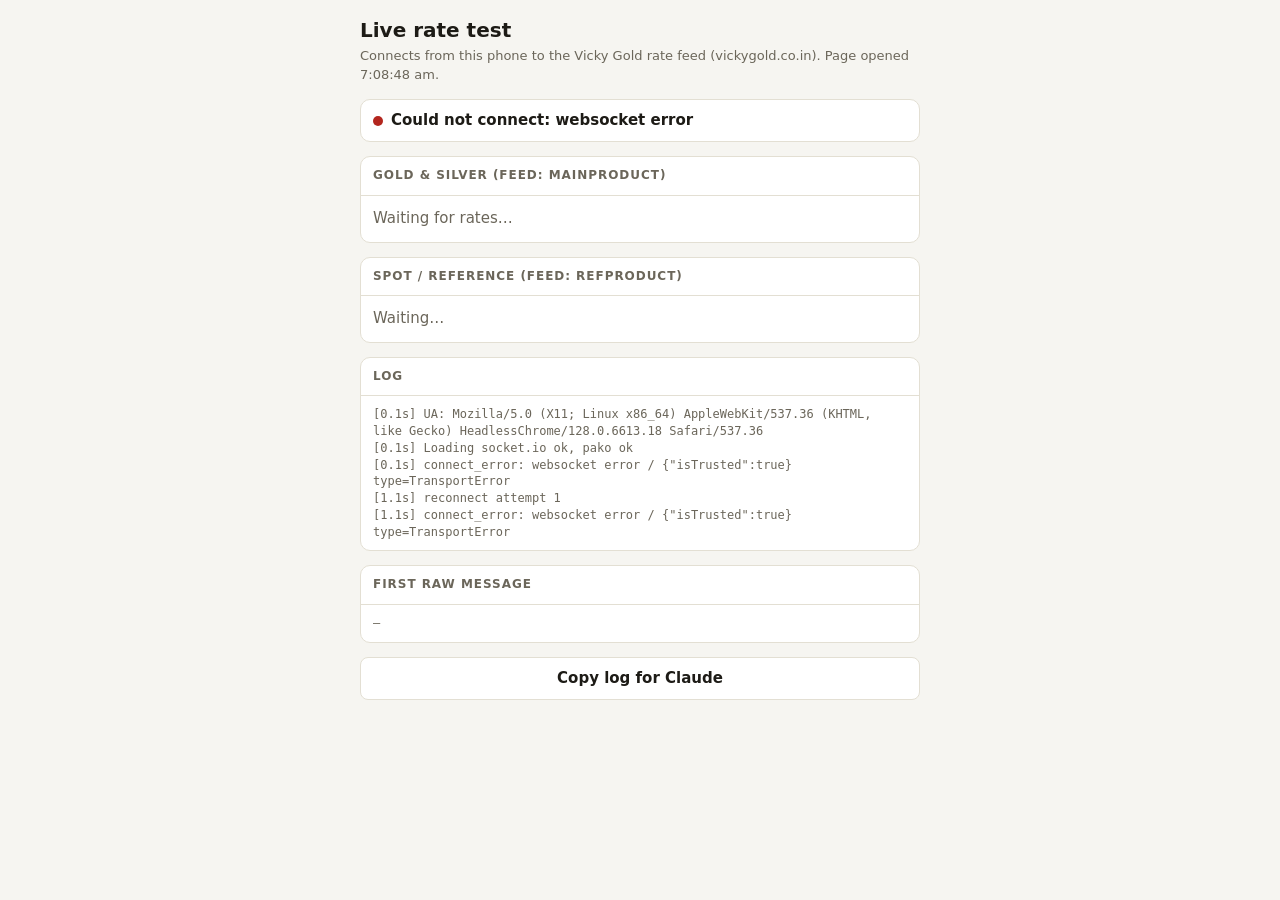
==== index.html @ a859e3d4 "Add product spec and live rate test page Co-Authored-By: Claude Opus 5.5 <noreply@anthropic.com> Cla" ====
<!doctype html>
<html lang="en">
<head>
<meta charset="utf-8">
<meta name="viewport" content="width=device-width, initial-scale=1, viewport-fit=cover">
<title>Live Rate Test</title>
<style>
:root{--bg:#f6f5f1;--card:#fff;--fg:#1d1b16;--muted:#6b665a;--line:#e3dfd3;--gold:#9a6a00;--silver:#5d6875;--ok:#1f7a3d;--bad:#b3261e;color-scheme:light}
@media (prefers-color-scheme:dark){:root{--bg:#15140f;--card:#1f1d17;--fg:#f1eee5;--muted:#a49e8e;--line:#34312a;--gold:#e0b44a;--silver:#b4bfcc;--ok:#5cc27e;--bad:#f2867e;color-scheme:dark}}
*{box-sizing:border-box}
body{margin:0;background:var(--bg);color:var(--fg);font:15px/1.45 system-ui,-apple-system,"Segoe UI",Roboto,sans-serif;padding-block:16px 40px;padding-left:max(16px,env(safe-area-inset-left,0px));padding-right:max(16px,env(safe-area-inset-right,0px))}
main{max-width:560px;margin:0 auto;display:grid;gap:14px}
h1{font-size:20px;margin:0}
.sub{color:var(--muted);margin:2px 0 0;font-size:13px}
.status{display:flex;align-items:center;gap:8px;font-weight:600;padding:10px 12px;border:1px solid var(--line);border-radius:10px;background:var(--card)}
.dot{width:10px;height:10px;border-radius:50%;background:var(--muted);flex:none}
.status.ok .dot{background:var(--ok)}.status.bad .dot{background:var(--bad)}
section{background:var(--card);border:1px solid var(--line);border-radius:10px;overflow:hidden}
section h2{margin:0;font-size:12px;letter-spacing:.08em;text-transform:uppercase;color:var(--muted);padding:10px 12px;border-bottom:1px solid var(--line)}
.row{display:grid;grid-template-columns:1fr auto;gap:4px 12px;padding:10px 12px;border-bottom:1px solid var(--line)}
.row:last-child{border-bottom:0}
.name{font-weight:600;min-width:0}
.name small{display:block;font-weight:400;color:var(--muted);font-size:12px}
.ask{font-size:20px;font-weight:700;font-variant-numeric:tabular-nums;text-align:right}
.gold .ask{color:var(--gold)}.silver .ask{color:var(--silver)}
.hl{grid-column:1/-1;color:var(--muted);font-size:12px;font-variant-numeric:tabular-nums}
.empty{padding:12px;color:var(--muted)}
pre{margin:0;padding:10px 12px;font:12px/1.4 ui-monospace,Menlo,monospace;white-space:pre-wrap;word-break:break-word;max-height:260px;overflow:auto;color:var(--muted)}
button{font:inherit;font-weight:600;padding:10px 14px;border-radius:8px;border:1px solid var(--line);background:var(--card);color:var(--fg)}
button:focus-visible{outline:2px solid var(--gold);outline-offset:2px}
</style>
</head>
<body>
<main>
  <div>
    <h1>Live rate test</h1>
    <p class="sub">Connects from this phone to the Vicky Gold rate feed (vickygold.co.in). Page opened <span id="opened"></span>.</p>
  </div>
  <div id="status" class="status"><span class="dot"></span><span id="statusText">Connecting…</span></div>
  <section><h2>Gold &amp; silver (feed: mainProduct)</h2><div id="products"><div class="empty">Waiting for rates…</div></div></section>
  <section><h2>Spot / reference (feed: refProduct)</h2><div id="refs"><div class="empty">Waiting…</div></div></section>
  <section><h2>Log</h2><pre id="log"></pre></section>
  <section><h2>First raw message</h2><pre id="raw">—</pre></section>
  <button id="copy" type="button">Copy log for Claude</button>
</main>
<script>/*!
 * Socket.IO v4.7.5
 * (c) 2014-2024 Guillermo Rauch
 * Released under the MIT License.
 */
!function(e,t){"object"==typeof exports&&"undefined"!=typeof module?module.exports=t():"function"==typeof define&&define.amd?define(t):(e="undefined"!=typeof globalThis?globalThis:e||self).io=t()}(this,(function(){"use strict";function e(t){return e="function"==typeof Symbol&&"symbol"==typeof Symbol.iterator?function(e){return typeof e}:function(e){return e&&"function"==typeof Symbol&&e.constructor===Symbol&&e!==Symbol.prototype?"symbol":typeof e},e(t)}function t(e,t){if(!(e instanceof t))throw new TypeError("Cannot call a class as a function")}function n(e,t){for(var n=0;n<t.length;n++){var r=t[n];r.enumerable=r.enumerable||!1,r.configurable=!0,"value"in r&&(r.writable=!0),Object.defineProperty(e,(i=r.key,o=void 0,"symbol"==typeof(o=function(e,t){if("object"!=typeof e||null===e)return e;var n=e[Symbol.toPrimitive];if(void 0!==n){var r=n.call(e,t||"default");if("object"!=typeof r)return r;throw new TypeError("@@toPrimitive must return a primitive value.")}return("string"===t?String:Number)(e)}(i,"string"))?o:String(o)),r)}var i,o}function r(e,t,r){return t&&n(e.prototype,t),r&&n(e,r),Object.defineProperty(e,"prototype",{writable:!1}),e}function i(){return i=Object.assign?Object.assign.bind():function(e){for(var t=1;t<arguments.length;t++){var n=arguments[t];for(var r in n)Object.prototype.hasOwnProperty.call(n,r)&&(e[r]=n[r])}return e},i.apply(this,arguments)}function o(e,t){if("function"!=typeof t&&null!==t)throw new TypeError("Super expression must either be null or a function");e.prototype=Object.create(t&&t.prototype,{constructor:{value:e,writable:!0,configurable:!0}}),Object.defineProperty(e,"prototype",{writable:!1}),t&&a(e,t)}function s(e){return s=Object.setPrototypeOf?Object.getPrototypeOf.bind():function(e){return e.__proto__||Object.getPrototypeOf(e)},s(e)}function a(e,t){return a=Object.setPrototypeOf?Object.setPrototypeOf.bind():function(e,t){return e.__proto__=t,e},a(e,t)}function c(){if("undefined"==typeof Reflect||!Reflect.construct)return!1;if(Reflect.construct.sham)return!1;if("function"==typeof Proxy)return!0;try{return Boolean.prototype.valueOf.call(Reflect.construct(Boolean,[],(function(){}))),!0}catch(e){return!1}}function u(e,t,n){return u=c()?Reflect.construct.bind():function(e,t,n){var r=[null];r.push.apply(r,t);var i=new(Function.bind.apply(e,r));return n&&a(i,n.prototype),i},u.apply(null,arguments)}function h(e){var t="function"==typeof Map?new Map:void 0;return h=function(e){if(null===e||(n=e,-1===Function.toString.call(n).indexOf("[native code]")))return e;var n;if("function"!=typeof e)throw new TypeError("Super expression must either be null or a function");if(void 0!==t){if(t.has(e))return t.get(e);t.set(e,r)}function r(){return u(e,arguments,s(this).constructor)}return r.prototype=Object.create(e.prototype,{constructor:{value:r,enumerable:!1,writable:!0,configurable:!0}}),a(r,e)},h(e)}function f(e){if(void 0===e)throw new ReferenceError("this hasn't been initialised - super() hasn't been called");return e}function l(e){var t=c();return function(){var n,r=s(e);if(t){var i=s(this).constructor;n=Reflect.construct(r,arguments,i)}else n=r.apply(this,arguments);return function(e,t){if(t&&("object"==typeof t||"function"==typeof t))return t;if(void 0!==t)throw new TypeError("Derived constructors may only return object or undefined");return f(e)}(this,n)}}function p(){return p="undefined"!=typeof Reflect&&Reflect.get?Reflect.get.bind():function(e,t,n){var r=function(e,t){for(;!Object.prototype.hasOwnProperty.call(e,t)&&null!==(e=s(e)););return e}(e,t);if(r){var i=Object.getOwnPropertyDescriptor(r,t);return i.get?i.get.call(arguments.length<3?e:n):i.value}},p.apply(this,arguments)}function d(e,t){(null==t||t>e.length)&&(t=e.length);for(var n=0,r=new Array(t);n<t;n++)r[n]=e[n];return r}function y(e,t){var n="undefined"!=typeof Symbol&&e[Symbol.iterator]||e["@@iterator"];if(!n){if(Array.isArray(e)||(n=function(e,t){if(e){if("string"==typeof e)return d(e,t);var n=Object.prototype.toString.call(e).slice(8,-1);return"Object"===n&&e.constructor&&(n=e.constructor.name),"Map"===n||"Set"===n?Array.from(e):"Arguments"===n||/^(?:Ui|I)nt(?:8|16|32)(?:Clamped)?Array$/.test(n)?d(e,t):void 0}}(e))||t&&e&&"number"==typeof e.length){n&&(e=n);var r=0,i=function(){};return{s:i,n:function(){return r>=e.length?{done:!0}:{done:!1,value:e[r++]}},e:function(e){throw e},f:i}}throw new TypeError("Invalid attempt to iterate non-iterable instance.\nIn order to be iterable, non-array objects must have a [Symbol.iterator]() method.")}var o,s=!0,a=!1;return{s:function(){n=n.call(e)},n:function(){var e=n.next();return s=e.done,e},e:function(e){a=!0,o=e},f:function(){try{s||null==n.return||n.return()}finally{if(a)throw o}}}}var v=Object.create(null);v.open="0",v.close="1",v.ping="2",v.pong="3",v.message="4",v.upgrade="5",v.noop="6";var g=Object.create(null);Object.keys(v).forEach((function(e){g[v[e]]=e}));var m,b={type:"error",data:"parser error"},k="function"==typeof Blob||"undefined"!=typeof Blob&&"[object BlobConstructor]"===Object.prototype.toString.call(Blob),w="function"==typeof ArrayBuffer,_=function(e){return"function"==typeof ArrayBuffer.isView?ArrayBuffer.isView(e):e&&e.buffer instanceof ArrayBuffer},E=function(e,t,n){var r=e.type,i=e.data;return k&&i instanceof Blob?t?n(i):A(i,n):w&&(i instanceof ArrayBuffer||_(i))?t?n(i):A(new Blob([i]),n):n(v[r]+(i||""))},A=function(e,t){var n=new FileReader;return n.onload=function(){var e=n.result.split(",")[1];t("b"+(e||""))},n.readAsDataURL(e)};function O(e){return e instanceof Uint8Array?e:e instanceof ArrayBuffer?new Uint8Array(e):new Uint8Array(e.buffer,e.byteOffset,e.byteLength)}for(var T="ABCDEFGHIJKLMNOPQRSTUVWXYZabcdefghijklmnopqrstuvwxyz0123456789+/",R="undefined"==typeof Uint8Array?[]:new Uint8Array(256),C=0;C<64;C++)R[T.charCodeAt(C)]=C;var B,S="function"==typeof ArrayBuffer,N=function(e,t){if("string"!=typeof e)return{type:"message",data:x(e,t)};var n=e.charAt(0);return"b"===n?{type:"message",data:L(e.substring(1),t)}:g[n]?e.length>1?{type:g[n],data:e.substring(1)}:{type:g[n]}:b},L=function(e,t){if(S){var n=function(e){var t,n,r,i,o,s=.75*e.length,a=e.length,c=0;"="===e[e.length-1]&&(s--,"="===e[e.length-2]&&s--);var u=new ArrayBuffer(s),h=new Uint8Array(u);for(t=0;t<a;t+=4)n=R[e.charCodeAt(t)],r=R[e.charCodeAt(t+1)],i=R[e.charCodeAt(t+2)],o=R[e.charCodeAt(t+3)],h[c++]=n<<2|r>>4,h[c++]=(15&r)<<4|i>>2,h[c++]=(3&i)<<6|63&o;return u}(e);return x(n,t)}return{base64:!0,data:e}},x=function(e,t){return"blob"===t?e instanceof Blob?e:new Blob([e]):e instanceof ArrayBuffer?e:e.buffer},P=String.fromCharCode(30);function j(){return new TransformStream({transform:function(e,t){!function(e,t){k&&e.data instanceof Blob?e.data.arrayBuffer().then(O).then(t):w&&(e.data instanceof ArrayBuffer||_(e.data))?t(O(e.data)):E(e,!1,(function(e){m||(m=new TextEncoder),t(m.encode(e))}))}(e,(function(n){var r,i=n.length;if(i<126)r=new Uint8Array(1),new DataView(r.buffer).setUint8(0,i);else if(i<65536){r=new Uint8Array(3);var o=new DataView(r.buffer);o.setUint8(0,126),o.setUint16(1,i)}else{r=new Uint8Array(9);var s=new DataView(r.buffer);s.setUint8(0,127),s.setBigUint64(1,BigInt(i))}e.data&&"string"!=typeof e.data&&(r[0]|=128),t.enqueue(r),t.enqueue(n)}))}})}function q(e){return e.reduce((function(e,t){return e+t.length}),0)}function D(e,t){if(e[0].length===t)return e.shift();for(var n=new Uint8Array(t),r=0,i=0;i<t;i++)n[i]=e[0][r++],r===e[0].length&&(e.shift(),r=0);return e.length&&r<e[0].length&&(e[0]=e[0].slice(r)),n}function U(e){if(e)return function(e){for(var t in U.prototype)e[t]=U.prototype[t];return e}(e)}U.prototype.on=U.prototype.addEventListener=function(e,t){return this._callbacks=this._callbacks||{},(this._callbacks["$"+e]=this._callbacks["$"+e]||[]).push(t),this},U.prototype.once=function(e,t){function n(){this.off(e,n),t.apply(this,arguments)}return n.fn=t,this.on(e,n),this},U.prototype.off=U.prototype.removeListener=U.prototype.removeAllListeners=U.prototype.removeEventListener=function(e,t){if(this._callbacks=this._callbacks||{},0==arguments.length)return this._callbacks={},this;var n,r=this._callbacks["$"+e];if(!r)return this;if(1==arguments.length)return delete this._callbacks["$"+e],this;for(var i=0;i<r.length;i++)if((n=r[i])===t||n.fn===t){r.splice(i,1);break}return 0===r.length&&delete this._callbacks["$"+e],this},U.prototype.emit=function(e){this._callbacks=this._callbacks||{};for(var t=new Array(arguments.length-1),n=this._callbacks["$"+e],r=1;r<arguments.length;r++)t[r-1]=arguments[r];if(n){r=0;for(var i=(n=n.slice(0)).length;r<i;++r)n[r].apply(this,t)}return this},U.prototype.emitReserved=U.prototype.emit,U.prototype.listeners=function(e){return this._callbacks=this._callbacks||{},this._callbacks["$"+e]||[]},U.prototype.hasListeners=function(e){return!!this.listeners(e).length};var I="undefined"!=typeof self?self:"undefined"!=typeof window?window:Function("return this")();function F(e){for(var t=arguments.length,n=new Array(t>1?t-1:0),r=1;r<t;r++)n[r-1]=arguments[r];return n.reduce((function(t,n){return e.hasOwnProperty(n)&&(t[n]=e[n]),t}),{})}var M=I.setTimeout,V=I.clearTimeout;function H(e,t){t.useNativeTimers?(e.setTimeoutFn=M.bind(I),e.clearTimeoutFn=V.bind(I)):(e.setTimeoutFn=I.setTimeout.bind(I),e.clearTimeoutFn=I.clearTimeout.bind(I))}var K,Y=function(e){o(i,e);var n=l(i);function i(e,r,o){var s;return t(this,i),(s=n.call(this,e)).description=r,s.context=o,s.type="TransportError",s}return r(i)}(h(Error)),W=function(e){o(i,e);var n=l(i);function i(e){var r;return t(this,i),(r=n.call(this)).writable=!1,H(f(r),e),r.opts=e,r.query=e.query,r.socket=e.socket,r}return r(i,[{key:"onError",value:function(e,t,n){return p(s(i.prototype),"emitReserved",this).call(this,"error",new Y(e,t,n)),this}},{key:"open",value:function(){return this.readyState="opening",this.doOpen(),this}},{key:"close",value:function(){return"opening"!==this.readyState&&"open"!==this.readyState||(this.doClose(),this.onClose()),this}},{key:"send",value:function(e){"open"===this.readyState&&this.write(e)}},{key:"onOpen",value:function(){this.readyState="open",this.writable=!0,p(s(i.prototype),"emitReserved",this).call(this,"open")}},{key:"onData",value:function(e){var t=N(e,this.socket.binaryType);this.onPacket(t)}},{key:"onPacket",value:function(e){p(s(i.prototype),"emitReserved",this).call(this,"packet",e)}},{key:"onClose",value:function(e){this.readyState="closed",p(s(i.prototype),"emitReserved",this).call(this,"close",e)}},{key:"pause",value:function(e){}},{key:"createUri",value:function(e){var t=arguments.length>1&&void 0!==arguments[1]?arguments[1]:{};return e+"://"+this._hostname()+this._port()+this.opts.path+this._query(t)}},{key:"_hostname",value:function(){var e=this.opts.hostname;return-1===e.indexOf(":")?e:"["+e+"]"}},{key:"_port",value:function(){return this.opts.port&&(this.opts.secure&&Number(443!==this.opts.port)||!this.opts.secure&&80!==Number(this.opts.port))?":"+this.opts.port:""}},{key:"_query",value:function(e){var t=function(e){var t="";for(var n in e)e.hasOwnProperty(n)&&(t.length&&(t+="&"),t+=encodeURIComponent(n)+"="+encodeURIComponent(e[n]));return t}(e);return t.length?"?"+t:""}}]),i}(U),z="0123456789ABCDEFGHIJKLMNOPQRSTUVWXYZabcdefghijklmnopqrstuvwxyz-_".split(""),J=64,$={},Q=0,X=0;function G(e){var t="";do{t=z[e%J]+t,e=Math.floor(e/J)}while(e>0);return t}function Z(){var e=G(+new Date);return e!==K?(Q=0,K=e):e+"."+G(Q++)}for(;X<J;X++)$[z[X]]=X;var ee=!1;try{ee="undefined"!=typeof XMLHttpRequest&&"withCredentials"in new XMLHttpRequest}catch(e){}var te=ee;function ne(e){var t=e.xdomain;try{if("undefined"!=typeof XMLHttpRequest&&(!t||te))return new XMLHttpRequest}catch(e){}if(!t)try{return new(I[["Active"].concat("Object").join("X")])("Microsoft.XMLHTTP")}catch(e){}}function re(){}var ie=null!=new ne({xdomain:!1}).responseType,oe=function(e){o(s,e);var n=l(s);function s(e){var r;if(t(this,s),(r=n.call(this,e)).polling=!1,"undefined"!=typeof location){var i="https:"===location.protocol,o=location.port;o||(o=i?"443":"80"),r.xd="undefined"!=typeof location&&e.hostname!==location.hostname||o!==e.port}var a=e&&e.forceBase64;return r.supportsBinary=ie&&!a,r.opts.withCredentials&&(r.cookieJar=void 0),r}return r(s,[{key:"name",get:function(){return"polling"}},{key:"doOpen",value:function(){this.poll()}},{key:"pause",value:function(e){var t=this;this.readyState="pausing";var n=function(){t.readyState="paused",e()};if(this.polling||!this.writable){var r=0;this.polling&&(r++,this.once("pollComplete",(function(){--r||n()}))),this.writable||(r++,this.once("drain",(function(){--r||n()})))}else n()}},{key:"poll",value:function(){this.polling=!0,this.doPoll(),this.emitReserved("poll")}},{key:"onData",value:function(e){var t=this;(function(e,t){for(var n=e.split(P),r=[],i=0;i<n.length;i++){var o=N(n[i],t);if(r.push(o),"error"===o.type)break}return r})(e,this.socket.binaryType).forEach((function(e){if("opening"===t.readyState&&"open"===e.type&&t.onOpen(),"close"===e.type)return t.onClose({description:"transport closed by the server"}),!1;t.onPacket(e)})),"closed"!==this.readyState&&(this.polling=!1,this.emitReserved("pollComplete"),"open"===this.readyState&&this.poll())}},{key:"doClose",value:function(){var e=this,t=function(){e.write([{type:"close"}])};"open"===this.readyState?t():this.once("open",t)}},{key:"write",value:function(e){var t=this;this.writable=!1,function(e,t){var n=e.length,r=new Array(n),i=0;e.forEach((function(e,o){E(e,!1,(function(e){r[o]=e,++i===n&&t(r.join(P))}))}))}(e,(function(e){t.doWrite(e,(function(){t.writable=!0,t.emitReserved("drain")}))}))}},{key:"uri",value:function(){var e=this.opts.secure?"https":"http",t=this.query||{};return!1!==this.opts.timestampRequests&&(t[this.opts.timestampParam]=Z()),this.supportsBinary||t.sid||(t.b64=1),this.createUri(e,t)}},{key:"request",value:function(){var e=arguments.length>0&&void 0!==arguments[0]?arguments[0]:{};return i(e,{xd:this.xd,cookieJar:this.cookieJar},this.opts),new se(this.uri(),e)}},{key:"doWrite",value:function(e,t){var n=this,r=this.request({method:"POST",data:e});r.on("success",t),r.on("error",(function(e,t){n.onError("xhr post error",e,t)}))}},{key:"doPoll",value:function(){var e=this,t=this.request();t.on("data",this.onData.bind(this)),t.on("error",(function(t,n){e.onError("xhr poll error",t,n)})),this.pollXhr=t}}]),s}(W),se=function(e){o(i,e);var n=l(i);function i(e,r){var o;return t(this,i),H(f(o=n.call(this)),r),o.opts=r,o.method=r.method||"GET",o.uri=e,o.data=void 0!==r.data?r.data:null,o.create(),o}return r(i,[{key:"create",value:function(){var e,t=this,n=F(this.opts,"agent","pfx","key","passphrase","cert","ca","ciphers","rejectUnauthorized","autoUnref");n.xdomain=!!this.opts.xd;var r=this.xhr=new ne(n);try{r.open(this.method,this.uri,!0);try{if(this.opts.extraHeaders)for(var o in r.setDisableHeaderCheck&&r.setDisableHeaderCheck(!0),this.opts.extraHeaders)this.opts.extraHeaders.hasOwnProperty(o)&&r.setRequestHeader(o,this.opts.extraHeaders[o])}catch(e){}if("POST"===this.method)try{r.setRequestHeader("Content-type","text/plain;charset=UTF-8")}catch(e){}try{r.setRequestHeader("Accept","*/*")}catch(e){}null===(e=this.opts.cookieJar)||void 0===e||e.addCookies(r),"withCredentials"in r&&(r.withCredentials=this.opts.withCredentials),this.opts.requestTimeout&&(r.timeout=this.opts.requestTimeout),r.onreadystatechange=function(){var e;3===r.readyState&&(null===(e=t.opts.cookieJar)||void 0===e||e.parseCookies(r)),4===r.readyState&&(200===r.status||1223===r.status?t.onLoad():t.setTimeoutFn((function(){t.onError("number"==typeof r.status?r.status:0)}),0))},r.send(this.data)}catch(e){return void this.setTimeoutFn((function(){t.onError(e)}),0)}"undefined"!=typeof document&&(this.index=i.requestsCount++,i.requests[this.index]=this)}},{key:"onError",value:function(e){this.emitReserved("error",e,this.xhr),this.cleanup(!0)}},{key:"cleanup",value:function(e){if(void 0!==this.xhr&&null!==this.xhr){if(this.xhr.onreadystatechange=re,e)try{this.xhr.abort()}catch(e){}"undefined"!=typeof document&&delete i.requests[this.index],this.xhr=null}}},{key:"onLoad",value:function(){var e=this.xhr.responseText;null!==e&&(this.emitReserved("data",e),this.emitReserved("success"),this.cleanup())}},{key:"abort",value:function(){this.cleanup()}}]),i}(U);if(se.requestsCount=0,se.requests={},"undefined"!=typeof document)if("function"==typeof attachEvent)attachEvent("onunload",ae);else if("function"==typeof addEventListener){addEventListener("onpagehide"in I?"pagehide":"unload",ae,!1)}function ae(){for(var e in se.requests)se.requests.hasOwnProperty(e)&&se.requests[e].abort()}var ce="function"==typeof Promise&&"function"==typeof Promise.resolve?function(e){return Promise.resolve().then(e)}:function(e,t){return t(e,0)},ue=I.WebSocket||I.MozWebSocket,he="undefined"!=typeof navigator&&"string"==typeof navigator.product&&"reactnative"===navigator.product.toLowerCase(),fe=function(e){o(i,e);var n=l(i);function i(e){var r;return t(this,i),(r=n.call(this,e)).supportsBinary=!e.forceBase64,r}return r(i,[{key:"name",get:function(){return"websocket"}},{key:"doOpen",value:function(){if(this.check()){var e=this.uri(),t=this.opts.protocols,n=he?{}:F(this.opts,"agent","perMessageDeflate","pfx","key","passphrase","cert","ca","ciphers","rejectUnauthorized","localAddress","protocolVersion","origin","maxPayload","family","checkServerIdentity");this.opts.extraHeaders&&(n.headers=this.opts.extraHeaders);try{this.ws=he?new ue(e,t,n):t?new ue(e,t):new ue(e)}catch(e){return this.emitReserved("error",e)}this.ws.binaryType=this.socket.binaryType,this.addEventListeners()}}},{key:"addEventListeners",value:function(){var e=this;this.ws.onopen=function(){e.opts.autoUnref&&e.ws._socket.unref(),e.onOpen()},this.ws.onclose=function(t){return e.onClose({description:"websocket connection closed",context:t})},this.ws.onmessage=function(t){return e.onData(t.data)},this.ws.onerror=function(t){return e.onError("websocket error",t)}}},{key:"write",value:function(e){var t=this;this.writable=!1;for(var n=function(){var n=e[r],i=r===e.length-1;E(n,t.supportsBinary,(function(e){try{t.ws.send(e)}catch(e){}i&&ce((function(){t.writable=!0,t.emitReserved("drain")}),t.setTimeoutFn)}))},r=0;r<e.length;r++)n()}},{key:"doClose",value:function(){void 0!==this.ws&&(this.ws.close(),this.ws=null)}},{key:"uri",value:function(){var e=this.opts.secure?"wss":"ws",t=this.query||{};return this.opts.timestampRequests&&(t[this.opts.timestampParam]=Z()),this.supportsBinary||(t.b64=1),this.createUri(e,t)}},{key:"check",value:function(){return!!ue}}]),i}(W),le=function(e){o(i,e);var n=l(i);function i(){return t(this,i),n.apply(this,arguments)}return r(i,[{key:"name",get:function(){return"webtransport"}},{key:"doOpen",value:function(){var e=this;"function"==typeof WebTransport&&(this.transport=new WebTransport(this.createUri("https"),this.opts.transportOptions[this.name]),this.transport.closed.then((function(){e.onClose()})).catch((function(t){e.onError("webtransport error",t)})),this.transport.ready.then((function(){e.transport.createBidirectionalStream().then((function(t){var n=function(e,t){B||(B=new TextDecoder);var n=[],r=0,i=-1,o=!1;return new TransformStream({transform:function(s,a){for(n.push(s);;){if(0===r){if(q(n)<1)break;var c=D(n,1);o=128==(128&c[0]),i=127&c[0],r=i<126?3:126===i?1:2}else if(1===r){if(q(n)<2)break;var u=D(n,2);i=new DataView(u.buffer,u.byteOffset,u.length).getUint16(0),r=3}else if(2===r){if(q(n)<8)break;var h=D(n,8),f=new DataView(h.buffer,h.byteOffset,h.length),l=f.getUint32(0);if(l>Math.pow(2,21)-1){a.enqueue(b);break}i=l*Math.pow(2,32)+f.getUint32(4),r=3}else{if(q(n)<i)break;var p=D(n,i);a.enqueue(N(o?p:B.decode(p),t)),r=0}if(0===i||i>e){a.enqueue(b);break}}}})}(Number.MAX_SAFE_INTEGER,e.socket.binaryType),r=t.readable.pipeThrough(n).getReader(),i=j();i.readable.pipeTo(t.writable),e.writer=i.writable.getWriter();!function t(){r.read().then((function(n){var r=n.done,i=n.value;r||(e.onPacket(i),t())})).catch((function(e){}))}();var o={type:"open"};e.query.sid&&(o.data='{"sid":"'.concat(e.query.sid,'"}')),e.writer.write(o).then((function(){return e.onOpen()}))}))})))}},{key:"write",value:function(e){var t=this;this.writable=!1;for(var n=function(){var n=e[r],i=r===e.length-1;t.writer.write(n).then((function(){i&&ce((function(){t.writable=!0,t.emitReserved("drain")}),t.setTimeoutFn)}))},r=0;r<e.length;r++)n()}},{key:"doClose",value:function(){var e;null===(e=this.transport)||void 0===e||e.close()}}]),i}(W),pe={websocket:fe,webtransport:le,polling:oe},de=/^(?:(?![^:@\/?#]+:[^:@\/]*@)(http|https|ws|wss):\/\/)?((?:(([^:@\/?#]*)(?::([^:@\/?#]*))?)?@)?((?:[a-f0-9]{0,4}:){2,7}[a-f0-9]{0,4}|[^:\/?#]*)(?::(\d*))?)(((\/(?:[^?#](?![^?#\/]*\.[^?#\/.]+(?:[?#]|$)))*\/?)?([^?#\/]*))(?:\?([^#]*))?(?:#(.*))?)/,ye=["source","protocol","authority","userInfo","user","password","host","port","relative","path","directory","file","query","anchor"];function ve(e){var t=e,n=e.indexOf("["),r=e.indexOf("]");-1!=n&&-1!=r&&(e=e.substring(0,n)+e.substring(n,r).replace(/:/g,";")+e.substring(r,e.length));for(var i,o,s=de.exec(e||""),a={},c=14;c--;)a[ye[c]]=s[c]||"";return-1!=n&&-1!=r&&(a.source=t,a.host=a.host.substring(1,a.host.length-1).replace(/;/g,":"),a.authority=a.authority.replace("[","").replace("]","").replace(/;/g,":"),a.ipv6uri=!0),a.pathNames=function(e,t){var n=/\/{2,9}/g,r=t.replace(n,"/").split("/");"/"!=t.slice(0,1)&&0!==t.length||r.splice(0,1);"/"==t.slice(-1)&&r.splice(r.length-1,1);return r}(0,a.path),a.queryKey=(i=a.query,o={},i.replace(/(?:^|&)([^&=]*)=?([^&]*)/g,(function(e,t,n){t&&(o[t]=n)})),o),a}var ge=function(n){o(a,n);var s=l(a);function a(n){var r,o=arguments.length>1&&void 0!==arguments[1]?arguments[1]:{};return t(this,a),(r=s.call(this)).binaryType="arraybuffer",r.writeBuffer=[],n&&"object"===e(n)&&(o=n,n=null),n?(n=ve(n),o.hostname=n.host,o.secure="https"===n.protocol||"wss"===n.protocol,o.port=n.port,n.query&&(o.query=n.query)):o.host&&(o.hostname=ve(o.host).host),H(f(r),o),r.secure=null!=o.secure?o.secure:"undefined"!=typeof location&&"https:"===location.protocol,o.hostname&&!o.port&&(o.port=r.secure?"443":"80"),r.hostname=o.hostname||("undefined"!=typeof location?location.hostname:"localhost"),r.port=o.port||("undefined"!=typeof location&&location.port?location.port:r.secure?"443":"80"),r.transports=o.transports||["polling","websocket","webtransport"],r.writeBuffer=[],r.prevBufferLen=0,r.opts=i({path:"/engine.io",agent:!1,withCredentials:!1,upgrade:!0,timestampParam:"t",rememberUpgrade:!1,addTrailingSlash:!0,rejectUnauthorized:!0,perMessageDeflate:{threshold:1024},transportOptions:{},closeOnBeforeunload:!1},o),r.opts.path=r.opts.path.replace(/\/$/,"")+(r.opts.addTrailingSlash?"/":""),"string"==typeof r.opts.query&&(r.opts.query=function(e){for(var t={},n=e.split("&"),r=0,i=n.length;r<i;r++){var o=n[r].split("=");t[decodeURIComponent(o[0])]=decodeURIComponent(o[1])}return t}(r.opts.query)),r.id=null,r.upgrades=null,r.pingInterval=null,r.pingTimeout=null,r.pingTimeoutTimer=null,"function"==typeof addEventListener&&(r.opts.closeOnBeforeunload&&(r.beforeunloadEventListener=function(){r.transport&&(r.transport.removeAllListeners(),r.transport.close())},addEventListener("beforeunload",r.beforeunloadEventListener,!1)),"localhost"!==r.hostname&&(r.offlineEventListener=function(){r.onClose("transport close",{description:"network connection lost"})},addEventListener("offline",r.offlineEventListener,!1))),r.open(),r}return r(a,[{key:"createTransport",value:function(e){var t=i({},this.opts.query);t.EIO=4,t.transport=e,this.id&&(t.sid=this.id);var n=i({},this.opts,{query:t,socket:this,hostname:this.hostname,secure:this.secure,port:this.port},this.opts.transportOptions[e]);return new pe[e](n)}},{key:"open",value:function(){var e,t=this;if(this.opts.rememberUpgrade&&a.priorWebsocketSuccess&&-1!==this.transports.indexOf("websocket"))e="websocket";else{if(0===this.transports.length)return void this.setTimeoutFn((function(){t.emitReserved("error","No transports available")}),0);e=this.transports[0]}this.readyState="opening";try{e=this.createTransport(e)}catch(e){return this.transports.shift(),void this.open()}e.open(),this.setTransport(e)}},{key:"setTransport",value:function(e){var t=this;this.transport&&this.transport.removeAllListeners(),this.transport=e,e.on("drain",this.onDrain.bind(this)).on("packet",this.onPacket.bind(this)).on("error",this.onError.bind(this)).on("close",(function(e){return t.onClose("transport close",e)}))}},{key:"probe",value:function(e){var t=this,n=this.createTransport(e),r=!1;a.priorWebsocketSuccess=!1;var i=function(){r||(n.send([{type:"ping",data:"probe"}]),n.once("packet",(function(e){if(!r)if("pong"===e.type&&"probe"===e.data){if(t.upgrading=!0,t.emitReserved("upgrading",n),!n)return;a.priorWebsocketSuccess="websocket"===n.name,t.transport.pause((function(){r||"closed"!==t.readyState&&(f(),t.setTransport(n),n.send([{type:"upgrade"}]),t.emitReserved("upgrade",n),n=null,t.upgrading=!1,t.flush())}))}else{var i=new Error("probe error");i.transport=n.name,t.emitReserved("upgradeError",i)}})))};function o(){r||(r=!0,f(),n.close(),n=null)}var s=function(e){var r=new Error("probe error: "+e);r.transport=n.name,o(),t.emitReserved("upgradeError",r)};function c(){s("transport closed")}function u(){s("socket closed")}function h(e){n&&e.name!==n.name&&o()}var f=function(){n.removeListener("open",i),n.removeListener("error",s),n.removeListener("close",c),t.off("close",u),t.off("upgrading",h)};n.once("open",i),n.once("error",s),n.once("close",c),this.once("close",u),this.once("upgrading",h),-1!==this.upgrades.indexOf("webtransport")&&"webtransport"!==e?this.setTimeoutFn((function(){r||n.open()}),200):n.open()}},{key:"onOpen",value:function(){if(this.readyState="open",a.priorWebsocketSuccess="websocket"===this.transport.name,this.emitReserved("open"),this.flush(),"open"===this.readyState&&this.opts.upgrade)for(var e=0,t=this.upgrades.length;e<t;e++)this.probe(this.upgrades[e])}},{key:"onPacket",value:function(e){if("opening"===this.readyState||"open"===this.readyState||"closing"===this.readyState)switch(this.emitReserved("packet",e),this.emitReserved("heartbeat"),this.resetPingTimeout(),e.type){case"open":this.onHandshake(JSON.parse(e.data));break;case"ping":this.sendPacket("pong"),this.emitReserved("ping"),this.emitReserved("pong");break;case"error":var t=new Error("server error");t.code=e.data,this.onError(t);break;case"message":this.emitReserved("data",e.data),this.emitReserved("message",e.data)}}},{key:"onHandshake",value:function(e){this.emitReserved("handshake",e),this.id=e.sid,this.transport.query.sid=e.sid,this.upgrades=this.filterUpgrades(e.upgrades),this.pingInterval=e.pingInterval,this.pingTimeout=e.pingTimeout,this.maxPayload=e.maxPayload,this.onOpen(),"closed"!==this.readyState&&this.resetPingTimeout()}},{key:"resetPingTimeout",value:function(){var e=this;this.clearTimeoutFn(this.pingTimeoutTimer),this.pingTimeoutTimer=this.setTimeoutFn((function(){e.onClose("ping timeout")}),this.pingInterval+this.pingTimeout),this.opts.autoUnref&&this.pingTimeoutTimer.unref()}},{key:"onDrain",value:function(){this.writeBuffer.splice(0,this.prevBufferLen),this.prevBufferLen=0,0===this.writeBuffer.length?this.emitReserved("drain"):this.flush()}},{key:"flush",value:function(){if("closed"!==this.readyState&&this.transport.writable&&!this.upgrading&&this.writeBuffer.length){var e=this.getWritablePackets();this.transport.send(e),this.prevBufferLen=e.length,this.emitReserved("flush")}}},{key:"getWritablePackets",value:function(){if(!(this.maxPayload&&"polling"===this.transport.name&&this.writeBuffer.length>1))return this.writeBuffer;for(var e,t=1,n=0;n<this.writeBuffer.length;n++){var r=this.writeBuffer[n].data;if(r&&(t+="string"==typeof(e=r)?function(e){for(var t=0,n=0,r=0,i=e.length;r<i;r++)(t=e.charCodeAt(r))<128?n+=1:t<2048?n+=2:t<55296||t>=57344?n+=3:(r++,n+=4);return n}(e):Math.ceil(1.33*(e.byteLength||e.size))),n>0&&t>this.maxPayload)return this.writeBuffer.slice(0,n);t+=2}return this.writeBuffer}},{key:"write",value:function(e,t,n){return this.sendPacket("message",e,t,n),this}},{key:"send",value:function(e,t,n){return this.sendPacket("message",e,t,n),this}},{key:"sendPacket",value:function(e,t,n,r){if("function"==typeof t&&(r=t,t=void 0),"function"==typeof n&&(r=n,n=null),"closing"!==this.readyState&&"closed"!==this.readyState){(n=n||{}).compress=!1!==n.compress;var i={type:e,data:t,options:n};this.emitReserved("packetCreate",i),this.writeBuffer.push(i),r&&this.once("flush",r),this.flush()}}},{key:"close",value:function(){var e=this,t=function(){e.onClose("forced close"),e.transport.close()},n=function n(){e.off("upgrade",n),e.off("upgradeError",n),t()},r=function(){e.once("upgrade",n),e.once("upgradeError",n)};return"opening"!==this.readyState&&"open"!==this.readyState||(this.readyState="closing",this.writeBuffer.length?this.once("drain",(function(){e.upgrading?r():t()})):this.upgrading?r():t()),this}},{key:"onError",value:function(e){a.priorWebsocketSuccess=!1,this.emitReserved("error",e),this.onClose("transport error",e)}},{key:"onClose",value:function(e,t){"opening"!==this.readyState&&"open"!==this.readyState&&"closing"!==this.readyState||(this.clearTimeoutFn(this.pingTimeoutTimer),this.transport.removeAllListeners("close"),this.transport.close(),this.transport.removeAllListeners(),"function"==typeof removeEventListener&&(removeEventListener("beforeunload",this.beforeunloadEventListener,!1),removeEventListener("offline",this.offlineEventListener,!1)),this.readyState="closed",this.id=null,this.emitReserved("close",e,t),this.writeBuffer=[],this.prevBufferLen=0)}},{key:"filterUpgrades",value:function(e){for(var t=[],n=0,r=e.length;n<r;n++)~this.transports.indexOf(e[n])&&t.push(e[n]);return t}}]),a}(U);ge.protocol=4,ge.protocol;var me="function"==typeof ArrayBuffer,be=function(e){return"function"==typeof ArrayBuffer.isView?ArrayBuffer.isView(e):e.buffer instanceof ArrayBuffer},ke=Object.prototype.toString,we="function"==typeof Blob||"undefined"!=typeof Blob&&"[object BlobConstructor]"===ke.call(Blob),_e="function"==typeof File||"undefined"!=typeof File&&"[object FileConstructor]"===ke.call(File);function Ee(e){return me&&(e instanceof ArrayBuffer||be(e))||we&&e instanceof Blob||_e&&e instanceof File}function Ae(t,n){if(!t||"object"!==e(t))return!1;if(Array.isArray(t)){for(var r=0,i=t.length;r<i;r++)if(Ae(t[r]))return!0;return!1}if(Ee(t))return!0;if(t.toJSON&&"function"==typeof t.toJSON&&1===arguments.length)return Ae(t.toJSON(),!0);for(var o in t)if(Object.prototype.hasOwnProperty.call(t,o)&&Ae(t[o]))return!0;return!1}function Oe(e){var t=[],n=e.data,r=e;return r.data=Te(n,t),r.attachments=t.length,{packet:r,buffers:t}}function Te(t,n){if(!t)return t;if(Ee(t)){var r={_placeholder:!0,num:n.length};return n.push(t),r}if(Array.isArray(t)){for(var i=new Array(t.length),o=0;o<t.length;o++)i[o]=Te(t[o],n);return i}if("object"===e(t)&&!(t instanceof Date)){var s={};for(var a in t)Object.prototype.hasOwnProperty.call(t,a)&&(s[a]=Te(t[a],n));return s}return t}function Re(e,t){return e.data=Ce(e.data,t),delete e.attachments,e}function Ce(t,n){if(!t)return t;if(t&&!0===t._placeholder){if("number"==typeof t.num&&t.num>=0&&t.num<n.length)return n[t.num];throw new Error("illegal attachments")}if(Array.isArray(t))for(var r=0;r<t.length;r++)t[r]=Ce(t[r],n);else if("object"===e(t))for(var i in t)Object.prototype.hasOwnProperty.call(t,i)&&(t[i]=Ce(t[i],n));return t}var Be,Se=["connect","connect_error","disconnect","disconnecting","newListener","removeListener"];!function(e){e[e.CONNECT=0]="CONNECT",e[e.DISCONNECT=1]="DISCONNECT",e[e.EVENT=2]="EVENT",e[e.ACK=3]="ACK",e[e.CONNECT_ERROR=4]="CONNECT_ERROR",e[e.BINARY_EVENT=5]="BINARY_EVENT",e[e.BINARY_ACK=6]="BINARY_ACK"}(Be||(Be={}));var Ne=function(){function e(n){t(this,e),this.replacer=n}return r(e,[{key:"encode",value:function(e){return e.type!==Be.EVENT&&e.type!==Be.ACK||!Ae(e)?[this.encodeAsString(e)]:this.encodeAsBinary({type:e.type===Be.EVENT?Be.BINARY_EVENT:Be.BINARY_ACK,nsp:e.nsp,data:e.data,id:e.id})}},{key:"encodeAsString",value:function(e){var t=""+e.type;return e.type!==Be.BINARY_EVENT&&e.type!==Be.BINARY_ACK||(t+=e.attachments+"-"),e.nsp&&"/"!==e.nsp&&(t+=e.nsp+","),null!=e.id&&(t+=e.id),null!=e.data&&(t+=JSON.stringify(e.data,this.replacer)),t}},{key:"encodeAsBinary",value:function(e){var t=Oe(e),n=this.encodeAsString(t.packet),r=t.buffers;return r.unshift(n),r}}]),e}();function Le(e){return"[object Object]"===Object.prototype.toString.call(e)}var xe=function(e){o(i,e);var n=l(i);function i(e){var r;return t(this,i),(r=n.call(this)).reviver=e,r}return r(i,[{key:"add",value:function(e){var t;if("string"==typeof e){if(this.reconstructor)throw new Error("got plaintext data when reconstructing a packet");var n=(t=this.decodeString(e)).type===Be.BINARY_EVENT;n||t.type===Be.BINARY_ACK?(t.type=n?Be.EVENT:Be.ACK,this.reconstructor=new Pe(t),0===t.attachments&&p(s(i.prototype),"emitReserved",this).call(this,"decoded",t)):p(s(i.prototype),"emitReserved",this).call(this,"decoded",t)}else{if(!Ee(e)&&!e.base64)throw new Error("Unknown type: "+e);if(!this.reconstructor)throw new Error("got binary data when not reconstructing a packet");(t=this.reconstructor.takeBinaryData(e))&&(this.reconstructor=null,p(s(i.prototype),"emitReserved",this).call(this,"decoded",t))}}},{key:"decodeString",value:function(e){var t=0,n={type:Number(e.charAt(0))};if(void 0===Be[n.type])throw new Error("unknown packet type "+n.type);if(n.type===Be.BINARY_EVENT||n.type===Be.BINARY_ACK){for(var r=t+1;"-"!==e.charAt(++t)&&t!=e.length;);var o=e.substring(r,t);if(o!=Number(o)||"-"!==e.charAt(t))throw new Error("Illegal attachments");n.attachments=Number(o)}if("/"===e.charAt(t+1)){for(var s=t+1;++t;){if(","===e.charAt(t))break;if(t===e.length)break}n.nsp=e.substring(s,t)}else n.nsp="/";var a=e.charAt(t+1);if(""!==a&&Number(a)==a){for(var c=t+1;++t;){var u=e.charAt(t);if(null==u||Number(u)!=u){--t;break}if(t===e.length)break}n.id=Number(e.substring(c,t+1))}if(e.charAt(++t)){var h=this.tryParse(e.substr(t));if(!i.isPayloadValid(n.type,h))throw new Error("invalid payload");n.data=h}return n}},{key:"tryParse",value:function(e){try{return JSON.parse(e,this.reviver)}catch(e){return!1}}},{key:"destroy",value:function(){this.reconstructor&&(this.reconstructor.finishedReconstruction(),this.reconstructor=null)}}],[{key:"isPayloadValid",value:function(e,t){switch(e){case Be.CONNECT:return Le(t);case Be.DISCONNECT:return void 0===t;case Be.CONNECT_ERROR:return"string"==typeof t||Le(t);case Be.EVENT:case Be.BINARY_EVENT:return Array.isArray(t)&&("number"==typeof t[0]||"string"==typeof t[0]&&-1===Se.indexOf(t[0]));case Be.ACK:case Be.BINARY_ACK:return Array.isArray(t)}}}]),i}(U),Pe=function(){function e(n){t(this,e),this.packet=n,this.buffers=[],this.reconPack=n}return r(e,[{key:"takeBinaryData",value:function(e){if(this.buffers.push(e),this.buffers.length===this.reconPack.attachments){var t=Re(this.reconPack,this.buffers);return this.finishedReconstruction(),t}return null}},{key:"finishedReconstruction",value:function(){this.reconPack=null,this.buffers=[]}}]),e}(),je=Object.freeze({__proto__:null,protocol:5,get PacketType(){return Be},Encoder:Ne,Decoder:xe});function qe(e,t,n){return e.on(t,n),function(){e.off(t,n)}}var De=Object.freeze({connect:1,connect_error:1,disconnect:1,disconnecting:1,newListener:1,removeListener:1}),Ue=function(e){o(a,e);var n=l(a);function a(e,r,o){var s;return t(this,a),(s=n.call(this)).connected=!1,s.recovered=!1,s.receiveBuffer=[],s.sendBuffer=[],s._queue=[],s._queueSeq=0,s.ids=0,s.acks={},s.flags={},s.io=e,s.nsp=r,o&&o.auth&&(s.auth=o.auth),s._opts=i({},o),s.io._autoConnect&&s.open(),s}return r(a,[{key:"disconnected",get:function(){return!this.connected}},{key:"subEvents",value:function(){if(!this.subs){var e=this.io;this.subs=[qe(e,"open",this.onopen.bind(this)),qe(e,"packet",this.onpacket.bind(this)),qe(e,"error",this.onerror.bind(this)),qe(e,"close",this.onclose.bind(this))]}}},{key:"active",get:function(){return!!this.subs}},{key:"connect",value:function(){return this.connected||(this.subEvents(),this.io._reconnecting||this.io.open(),"open"===this.io._readyState&&this.onopen()),this}},{key:"open",value:function(){return this.connect()}},{key:"send",value:function(){for(var e=arguments.length,t=new Array(e),n=0;n<e;n++)t[n]=arguments[n];return t.unshift("message"),this.emit.apply(this,t),this}},{key:"emit",value:function(e){if(De.hasOwnProperty(e))throw new Error('"'+e.toString()+'" is a reserved event name');for(var t=arguments.length,n=new Array(t>1?t-1:0),r=1;r<t;r++)n[r-1]=arguments[r];if(n.unshift(e),this._opts.retries&&!this.flags.fromQueue&&!this.flags.volatile)return this._addToQueue(n),this;var i={type:Be.EVENT,data:n,options:{}};if(i.options.compress=!1!==this.flags.compress,"function"==typeof n[n.length-1]){var o=this.ids++,s=n.pop();this._registerAckCallback(o,s),i.id=o}var a=this.io.engine&&this.io.engine.transport&&this.io.engine.transport.writable;return this.flags.volatile&&(!a||!this.connected)||(this.connected?(this.notifyOutgoingListeners(i),this.packet(i)):this.sendBuffer.push(i)),this.flags={},this}},{key:"_registerAckCallback",value:function(e,t){var n,r=this,i=null!==(n=this.flags.timeout)&&void 0!==n?n:this._opts.ackTimeout;if(void 0!==i){var o=this.io.setTimeoutFn((function(){delete r.acks[e];for(var n=0;n<r.sendBuffer.length;n++)r.sendBuffer[n].id===e&&r.sendBuffer.splice(n,1);t.call(r,new Error("operation has timed out"))}),i),s=function(){r.io.clearTimeoutFn(o);for(var e=arguments.length,n=new Array(e),i=0;i<e;i++)n[i]=arguments[i];t.apply(r,n)};s.withError=!0,this.acks[e]=s}else this.acks[e]=t}},{key:"emitWithAck",value:function(e){for(var t=this,n=arguments.length,r=new Array(n>1?n-1:0),i=1;i<n;i++)r[i-1]=arguments[i];return new Promise((function(n,i){var o=function(e,t){return e?i(e):n(t)};o.withError=!0,r.push(o),t.emit.apply(t,[e].concat(r))}))}},{key:"_addToQueue",value:function(e){var t,n=this;"function"==typeof e[e.length-1]&&(t=e.pop());var r={id:this._queueSeq++,tryCount:0,pending:!1,args:e,flags:i({fromQueue:!0},this.flags)};e.push((function(e){if(r===n._queue[0]){if(null!==e)r.tryCount>n._opts.retries&&(n._queue.shift(),t&&t(e));else if(n._queue.shift(),t){for(var i=arguments.length,o=new Array(i>1?i-1:0),s=1;s<i;s++)o[s-1]=arguments[s];t.apply(void 0,[null].concat(o))}return r.pending=!1,n._drainQueue()}})),this._queue.push(r),this._drainQueue()}},{key:"_drainQueue",value:function(){var e=arguments.length>0&&void 0!==arguments[0]&&arguments[0];if(this.connected&&0!==this._queue.length){var t=this._queue[0];t.pending&&!e||(t.pending=!0,t.tryCount++,this.flags=t.flags,this.emit.apply(this,t.args))}}},{key:"packet",value:function(e){e.nsp=this.nsp,this.io._packet(e)}},{key:"onopen",value:function(){var e=this;"function"==typeof this.auth?this.auth((function(t){e._sendConnectPacket(t)})):this._sendConnectPacket(this.auth)}},{key:"_sendConnectPacket",value:function(e){this.packet({type:Be.CONNECT,data:this._pid?i({pid:this._pid,offset:this._lastOffset},e):e})}},{key:"onerror",value:function(e){this.connected||this.emitReserved("connect_error",e)}},{key:"onclose",value:function(e,t){this.connected=!1,delete this.id,this.emitReserved("disconnect",e,t),this._clearAcks()}},{key:"_clearAcks",value:function(){var e=this;Object.keys(this.acks).forEach((function(t){if(!e.sendBuffer.some((function(e){return String(e.id)===t}))){var n=e.acks[t];delete e.acks[t],n.withError&&n.call(e,new Error("socket has been disconnected"))}}))}},{key:"onpacket",value:function(e){if(e.nsp===this.nsp)switch(e.type){case Be.CONNECT:e.data&&e.data.sid?this.onconnect(e.data.sid,e.data.pid):this.emitReserved("connect_error",new Error("It seems you are trying to reach a Socket.IO server in v2.x with a v3.x client, but they are not compatible (more information here: https://socket.io/docs/v3/migrating-from-2-x-to-3-0/)"));break;case Be.EVENT:case Be.BINARY_EVENT:this.onevent(e);break;case Be.ACK:case Be.BINARY_ACK:this.onack(e);break;case Be.DISCONNECT:this.ondisconnect();break;case Be.CONNECT_ERROR:this.destroy();var t=new Error(e.data.message);t.data=e.data.data,this.emitReserved("connect_error",t)}}},{key:"onevent",value:function(e){var t=e.data||[];null!=e.id&&t.push(this.ack(e.id)),this.connected?this.emitEvent(t):this.receiveBuffer.push(Object.freeze(t))}},{key:"emitEvent",value:function(e){if(this._anyListeners&&this._anyListeners.length){var t,n=y(this._anyListeners.slice());try{for(n.s();!(t=n.n()).done;){t.value.apply(this,e)}}catch(e){n.e(e)}finally{n.f()}}p(s(a.prototype),"emit",this).apply(this,e),this._pid&&e.length&&"string"==typeof e[e.length-1]&&(this._lastOffset=e[e.length-1])}},{key:"ack",value:function(e){var t=this,n=!1;return function(){if(!n){n=!0;for(var r=arguments.length,i=new Array(r),o=0;o<r;o++)i[o]=arguments[o];t.packet({type:Be.ACK,id:e,data:i})}}}},{key:"onack",value:function(e){var t=this.acks[e.id];"function"==typeof t&&(delete this.acks[e.id],t.withError&&e.data.unshift(null),t.apply(this,e.data))}},{key:"onconnect",value:function(e,t){this.id=e,this.recovered=t&&this._pid===t,this._pid=t,this.connected=!0,this.emitBuffered(),this.emitReserved("connect"),this._drainQueue(!0)}},{key:"emitBuffered",value:function(){var e=this;this.receiveBuffer.forEach((function(t){return e.emitEvent(t)})),this.receiveBuffer=[],this.sendBuffer.forEach((function(t){e.notifyOutgoingListeners(t),e.packet(t)})),this.sendBuffer=[]}},{key:"ondisconnect",value:function(){this.destroy(),this.onclose("io server disconnect")}},{key:"destroy",value:function(){this.subs&&(this.subs.forEach((function(e){return e()})),this.subs=void 0),this.io._destroy(this)}},{key:"disconnect",value:function(){return this.connected&&this.packet({type:Be.DISCONNECT}),this.destroy(),this.connected&&this.onclose("io client disconnect"),this}},{key:"close",value:function(){return this.disconnect()}},{key:"compress",value:function(e){return this.flags.compress=e,this}},{key:"volatile",get:function(){return this.flags.volatile=!0,this}},{key:"timeout",value:function(e){return this.flags.timeout=e,this}},{key:"onAny",value:function(e){return this._anyListeners=this._anyListeners||[],this._anyListeners.push(e),this}},{key:"prependAny",value:function(e){return this._anyListeners=this._anyListeners||[],this._anyListeners.unshift(e),this}},{key:"offAny",value:function(e){if(!this._anyListeners)return this;if(e){for(var t=this._anyListeners,n=0;n<t.length;n++)if(e===t[n])return t.splice(n,1),this}else this._anyListeners=[];return this}},{key:"listenersAny",value:function(){return this._anyListeners||[]}},{key:"onAnyOutgoing",value:function(e){return this._anyOutgoingListeners=this._anyOutgoingListeners||[],this._anyOutgoingListeners.push(e),this}},{key:"prependAnyOutgoing",value:function(e){return this._anyOutgoingListeners=this._anyOutgoingListeners||[],this._anyOutgoingListeners.unshift(e),this}},{key:"offAnyOutgoing",value:function(e){if(!this._anyOutgoingListeners)return this;if(e){for(var t=this._anyOutgoingListeners,n=0;n<t.length;n++)if(e===t[n])return t.splice(n,1),this}else this._anyOutgoingListeners=[];return this}},{key:"listenersAnyOutgoing",value:function(){return this._anyOutgoingListeners||[]}},{key:"notifyOutgoingListeners",value:function(e){if(this._anyOutgoingListeners&&this._anyOutgoingListeners.length){var t,n=y(this._anyOutgoingListeners.slice());try{for(n.s();!(t=n.n()).done;){t.value.apply(this,e.data)}}catch(e){n.e(e)}finally{n.f()}}}}]),a}(U);function Ie(e){e=e||{},this.ms=e.min||100,this.max=e.max||1e4,this.factor=e.factor||2,this.jitter=e.jitter>0&&e.jitter<=1?e.jitter:0,this.attempts=0}Ie.prototype.duration=function(){var e=this.ms*Math.pow(this.factor,this.attempts++);if(this.jitter){var t=Math.random(),n=Math.floor(t*this.jitter*e);e=0==(1&Math.floor(10*t))?e-n:e+n}return 0|Math.min(e,this.max)},Ie.prototype.reset=function(){this.attempts=0},Ie.prototype.setMin=function(e){this.ms=e},Ie.prototype.setMax=function(e){this.max=e},Ie.prototype.setJitter=function(e){this.jitter=e};var Fe=function(n){o(s,n);var i=l(s);function s(n,r){var o,a;t(this,s),(o=i.call(this)).nsps={},o.subs=[],n&&"object"===e(n)&&(r=n,n=void 0),(r=r||{}).path=r.path||"/socket.io",o.opts=r,H(f(o),r),o.reconnection(!1!==r.reconnection),o.reconnectionAttempts(r.reconnectionAttempts||1/0),o.reconnectionDelay(r.reconnectionDelay||1e3),o.reconnectionDelayMax(r.reconnectionDelayMax||5e3),o.randomizationFactor(null!==(a=r.randomizationFactor)&&void 0!==a?a:.5),o.backoff=new Ie({min:o.reconnectionDelay(),max:o.reconnectionDelayMax(),jitter:o.randomizationFactor()}),o.timeout(null==r.timeout?2e4:r.timeout),o._readyState="closed",o.uri=n;var c=r.parser||je;return o.encoder=new c.Encoder,o.decoder=new c.Decoder,o._autoConnect=!1!==r.autoConnect,o._autoConnect&&o.open(),o}return r(s,[{key:"reconnection",value:function(e){return arguments.length?(this._reconnection=!!e,this):this._reconnection}},{key:"reconnectionAttempts",value:function(e){return void 0===e?this._reconnectionAttempts:(this._reconnectionAttempts=e,this)}},{key:"reconnectionDelay",value:function(e){var t;return void 0===e?this._reconnectionDelay:(this._reconnectionDelay=e,null===(t=this.backoff)||void 0===t||t.setMin(e),this)}},{key:"randomizationFactor",value:function(e){var t;return void 0===e?this._randomizationFactor:(this._randomizationFactor=e,null===(t=this.backoff)||void 0===t||t.setJitter(e),this)}},{key:"reconnectionDelayMax",value:function(e){var t;return void 0===e?this._reconnectionDelayMax:(this._reconnectionDelayMax=e,null===(t=this.backoff)||void 0===t||t.setMax(e),this)}},{key:"timeout",value:function(e){return arguments.length?(this._timeout=e,this):this._timeout}},{key:"maybeReconnectOnOpen",value:function(){!this._reconnecting&&this._reconnection&&0===this.backoff.attempts&&this.reconnect()}},{key:"open",value:function(e){var t=this;if(~this._readyState.indexOf("open"))return this;this.engine=new ge(this.uri,this.opts);var n=this.engine,r=this;this._readyState="opening",this.skipReconnect=!1;var i=qe(n,"open",(function(){r.onopen(),e&&e()})),o=function(n){t.cleanup(),t._readyState="closed",t.emitReserved("error",n),e?e(n):t.maybeReconnectOnOpen()},s=qe(n,"error",o);if(!1!==this._timeout){var a=this._timeout,c=this.setTimeoutFn((function(){i(),o(new Error("timeout")),n.close()}),a);this.opts.autoUnref&&c.unref(),this.subs.push((function(){t.clearTimeoutFn(c)}))}return this.subs.push(i),this.subs.push(s),this}},{key:"connect",value:function(e){return this.open(e)}},{key:"onopen",value:function(){this.cleanup(),this._readyState="open",this.emitReserved("open");var e=this.engine;this.subs.push(qe(e,"ping",this.onping.bind(this)),qe(e,"data",this.ondata.bind(this)),qe(e,"error",this.onerror.bind(this)),qe(e,"close",this.onclose.bind(this)),qe(this.decoder,"decoded",this.ondecoded.bind(this)))}},{key:"onping",value:function(){this.emitReserved("ping")}},{key:"ondata",value:function(e){try{this.decoder.add(e)}catch(e){this.onclose("parse error",e)}}},{key:"ondecoded",value:function(e){var t=this;ce((function(){t.emitReserved("packet",e)}),this.setTimeoutFn)}},{key:"onerror",value:function(e){this.emitReserved("error",e)}},{key:"socket",value:function(e,t){var n=this.nsps[e];return n?this._autoConnect&&!n.active&&n.connect():(n=new Ue(this,e,t),this.nsps[e]=n),n}},{key:"_destroy",value:function(e){for(var t=0,n=Object.keys(this.nsps);t<n.length;t++){var r=n[t];if(this.nsps[r].active)return}this._close()}},{key:"_packet",value:function(e){for(var t=this.encoder.encode(e),n=0;n<t.length;n++)this.engine.write(t[n],e.options)}},{key:"cleanup",value:function(){this.subs.forEach((function(e){return e()})),this.subs.length=0,this.decoder.destroy()}},{key:"_close",value:function(){this.skipReconnect=!0,this._reconnecting=!1,this.onclose("forced close"),this.engine&&this.engine.close()}},{key:"disconnect",value:function(){return this._close()}},{key:"onclose",value:function(e,t){this.cleanup(),this.backoff.reset(),this._readyState="closed",this.emitReserved("close",e,t),this._reconnection&&!this.skipReconnect&&this.reconnect()}},{key:"reconnect",value:function(){var e=this;if(this._reconnecting||this.skipReconnect)return this;var t=this;if(this.backoff.attempts>=this._reconnectionAttempts)this.backoff.reset(),this.emitReserved("reconnect_failed"),this._reconnecting=!1;else{var n=this.backoff.duration();this._reconnecting=!0;var r=this.setTimeoutFn((function(){t.skipReconnect||(e.emitReserved("reconnect_attempt",t.backoff.attempts),t.skipReconnect||t.open((function(n){n?(t._reconnecting=!1,t.reconnect(),e.emitReserved("reconnect_error",n)):t.onreconnect()})))}),n);this.opts.autoUnref&&r.unref(),this.subs.push((function(){e.clearTimeoutFn(r)}))}}},{key:"onreconnect",value:function(){var e=this.backoff.attempts;this._reconnecting=!1,this.backoff.reset(),this.emitReserved("reconnect",e)}}]),s}(U),Me={};function Ve(t,n){"object"===e(t)&&(n=t,t=void 0);var r,i=function(e){var t=arguments.length>1&&void 0!==arguments[1]?arguments[1]:"",n=arguments.length>2?arguments[2]:void 0,r=e;n=n||"undefined"!=typeof location&&location,null==e&&(e=n.protocol+"//"+n.host),"string"==typeof e&&("/"===e.charAt(0)&&(e="/"===e.charAt(1)?n.protocol+e:n.host+e),/^(https?|wss?):\/\//.test(e)||(e=void 0!==n?n.protocol+"//"+e:"https://"+e),r=ve(e)),r.port||(/^(http|ws)$/.test(r.protocol)?r.port="80":/^(http|ws)s$/.test(r.protocol)&&(r.port="443")),r.path=r.path||"/";var i=-1!==r.host.indexOf(":")?"["+r.host+"]":r.host;return r.id=r.protocol+"://"+i+":"+r.port+t,r.href=r.protocol+"://"+i+(n&&n.port===r.port?"":":"+r.port),r}(t,(n=n||{}).path||"/socket.io"),o=i.source,s=i.id,a=i.path,c=Me[s]&&a in Me[s].nsps;return n.forceNew||n["force new connection"]||!1===n.multiplex||c?r=new Fe(o,n):(Me[s]||(Me[s]=new Fe(o,n)),r=Me[s]),i.query&&!n.query&&(n.query=i.queryKey),r.socket(i.path,n)}return i(Ve,{Manager:Fe,Socket:Ue,io:Ve,connect:Ve}),Ve}));
//# sourceMappingURL=socket.io.min.js.map
</script>
<script>/*! pako 2.1.0 https://github.com/nodeca/pako @license (MIT AND Zlib) */
!function(e,t){"object"==typeof exports&&"undefined"!=typeof module?t(exports):"function"==typeof define&&define.amd?define(["exports"],t):t((e="undefined"!=typeof globalThis?globalThis:e||self).pako={})}(this,(function(e){"use strict";var t=(e,t,i,n)=>{let a=65535&e|0,r=e>>>16&65535|0,o=0;for(;0!==i;){o=i>2e3?2e3:i,i-=o;do{a=a+t[n++]|0,r=r+a|0}while(--o);a%=65521,r%=65521}return a|r<<16|0};const i=new Uint32Array((()=>{let e,t=[];for(var i=0;i<256;i++){e=i;for(var n=0;n<8;n++)e=1&e?3988292384^e>>>1:e>>>1;t[i]=e}return t})());var n=(e,t,n,a)=>{const r=i,o=a+n;e^=-1;for(let i=a;i<o;i++)e=e>>>8^r[255&(e^t[i])];return-1^e};const a=16209;var r=function(e,t){let i,n,r,o,s,l,d,f,c,h,u,w,b,m,k,_,g,p,v,x,y,E,R,A;const Z=e.state;i=e.next_in,R=e.input,n=i+(e.avail_in-5),r=e.next_out,A=e.output,o=r-(t-e.avail_out),s=r+(e.avail_out-257),l=Z.dmax,d=Z.wsize,f=Z.whave,c=Z.wnext,h=Z.window,u=Z.hold,w=Z.bits,b=Z.lencode,m=Z.distcode,k=(1<<Z.lenbits)-1,_=(1<<Z.distbits)-1;e:do{w<15&&(u+=R[i++]<<w,w+=8,u+=R[i++]<<w,w+=8),g=b[u&k];t:for(;;){if(p=g>>>24,u>>>=p,w-=p,p=g>>>16&255,0===p)A[r++]=65535&g;else{if(!(16&p)){if(0==(64&p)){g=b[(65535&g)+(u&(1<<p)-1)];continue t}if(32&p){Z.mode=16191;break e}e.msg="invalid literal/length code",Z.mode=a;break e}v=65535&g,p&=15,p&&(w<p&&(u+=R[i++]<<w,w+=8),v+=u&(1<<p)-1,u>>>=p,w-=p),w<15&&(u+=R[i++]<<w,w+=8,u+=R[i++]<<w,w+=8),g=m[u&_];i:for(;;){if(p=g>>>24,u>>>=p,w-=p,p=g>>>16&255,!(16&p)){if(0==(64&p)){g=m[(65535&g)+(u&(1<<p)-1)];continue i}e.msg="invalid distance code",Z.mode=a;break e}if(x=65535&g,p&=15,w<p&&(u+=R[i++]<<w,w+=8,w<p&&(u+=R[i++]<<w,w+=8)),x+=u&(1<<p)-1,x>l){e.msg="invalid distance too far back",Z.mode=a;break e}if(u>>>=p,w-=p,p=r-o,x>p){if(p=x-p,p>f&&Z.sane){e.msg="invalid distance too far back",Z.mode=a;break e}if(y=0,E=h,0===c){if(y+=d-p,p<v){v-=p;do{A[r++]=h[y++]}while(--p);y=r-x,E=A}}else if(c<p){if(y+=d+c-p,p-=c,p<v){v-=p;do{A[r++]=h[y++]}while(--p);if(y=0,c<v){p=c,v-=p;do{A[r++]=h[y++]}while(--p);y=r-x,E=A}}}else if(y+=c-p,p<v){v-=p;do{A[r++]=h[y++]}while(--p);y=r-x,E=A}for(;v>2;)A[r++]=E[y++],A[r++]=E[y++],A[r++]=E[y++],v-=3;v&&(A[r++]=E[y++],v>1&&(A[r++]=E[y++]))}else{y=r-x;do{A[r++]=A[y++],A[r++]=A[y++],A[r++]=A[y++],v-=3}while(v>2);v&&(A[r++]=A[y++],v>1&&(A[r++]=A[y++]))}break}}break}}while(i<n&&r<s);v=w>>3,i-=v,w-=v<<3,u&=(1<<w)-1,e.next_in=i,e.next_out=r,e.avail_in=i<n?n-i+5:5-(i-n),e.avail_out=r<s?s-r+257:257-(r-s),Z.hold=u,Z.bits=w};const o=15,s=new Uint16Array([3,4,5,6,7,8,9,10,11,13,15,17,19,23,27,31,35,43,51,59,67,83,99,115,131,163,195,227,258,0,0]),l=new Uint8Array([16,16,16,16,16,16,16,16,17,17,17,17,18,18,18,18,19,19,19,19,20,20,20,20,21,21,21,21,16,72,78]),d=new Uint16Array([1,2,3,4,5,7,9,13,17,25,33,49,65,97,129,193,257,385,513,769,1025,1537,2049,3073,4097,6145,8193,12289,16385,24577,0,0]),f=new Uint8Array([16,16,16,16,17,17,18,18,19,19,20,20,21,21,22,22,23,23,24,24,25,25,26,26,27,27,28,28,29,29,64,64]);var c=(e,t,i,n,a,r,c,h)=>{const u=h.bits;let w,b,m,k,_,g,p=0,v=0,x=0,y=0,E=0,R=0,A=0,Z=0,S=0,T=0,O=null;const U=new Uint16Array(16),D=new Uint16Array(16);let I,B,N,C=null;for(p=0;p<=o;p++)U[p]=0;for(v=0;v<n;v++)U[t[i+v]]++;for(E=u,y=o;y>=1&&0===U[y];y--);if(E>y&&(E=y),0===y)return a[r++]=20971520,a[r++]=20971520,h.bits=1,0;for(x=1;x<y&&0===U[x];x++);for(E<x&&(E=x),Z=1,p=1;p<=o;p++)if(Z<<=1,Z-=U[p],Z<0)return-1;if(Z>0&&(0===e||1!==y))return-1;for(D[1]=0,p=1;p<o;p++)D[p+1]=D[p]+U[p];for(v=0;v<n;v++)0!==t[i+v]&&(c[D[t[i+v]]++]=v);if(0===e?(O=C=c,g=20):1===e?(O=s,C=l,g=257):(O=d,C=f,g=0),T=0,v=0,p=x,_=r,R=E,A=0,m=-1,S=1<<E,k=S-1,1===e&&S>852||2===e&&S>592)return 1;for(;;){I=p-A,c[v]+1<g?(B=0,N=c[v]):c[v]>=g?(B=C[c[v]-g],N=O[c[v]-g]):(B=96,N=0),w=1<<p-A,b=1<<R,x=b;do{b-=w,a[_+(T>>A)+b]=I<<24|B<<16|N|0}while(0!==b);for(w=1<<p-1;T&w;)w>>=1;if(0!==w?(T&=w-1,T+=w):T=0,v++,0==--U[p]){if(p===y)break;p=t[i+c[v]]}if(p>E&&(T&k)!==m){for(0===A&&(A=E),_+=x,R=p-A,Z=1<<R;R+A<y&&(Z-=U[R+A],!(Z<=0));)R++,Z<<=1;if(S+=1<<R,1===e&&S>852||2===e&&S>592)return 1;m=T&k,a[m]=E<<24|R<<16|_-r|0}}return 0!==T&&(a[_+T]=p-A<<24|64<<16|0),h.bits=E,0},h={Z_NO_FLUSH:0,Z_PARTIAL_FLUSH:1,Z_SYNC_FLUSH:2,Z_FULL_FLUSH:3,Z_FINISH:4,Z_BLOCK:5,Z_TREES:6,Z_OK:0,Z_STREAM_END:1,Z_NEED_DICT:2,Z_ERRNO:-1,Z_STREAM_ERROR:-2,Z_DATA_ERROR:-3,Z_MEM_ERROR:-4,Z_BUF_ERROR:-5,Z_NO_COMPRESSION:0,Z_BEST_SPEED:1,Z_BEST_COMPRESSION:9,Z_DEFAULT_COMPRESSION:-1,Z_FILTERED:1,Z_HUFFMAN_ONLY:2,Z_RLE:3,Z_FIXED:4,Z_DEFAULT_STRATEGY:0,Z_BINARY:0,Z_TEXT:1,Z_UNKNOWN:2,Z_DEFLATED:8};const{Z_FINISH:u,Z_BLOCK:w,Z_TREES:b,Z_OK:m,Z_STREAM_END:k,Z_NEED_DICT:_,Z_STREAM_ERROR:g,Z_DATA_ERROR:p,Z_MEM_ERROR:v,Z_BUF_ERROR:x,Z_DEFLATED:y}=h,E=16180,R=16190,A=16191,Z=16192,S=16194,T=16199,O=16200,U=16206,D=16209,I=e=>(e>>>24&255)+(e>>>8&65280)+((65280&e)<<8)+((255&e)<<24);function B(){this.strm=null,this.mode=0,this.last=!1,this.wrap=0,this.havedict=!1,this.flags=0,this.dmax=0,this.check=0,this.total=0,this.head=null,this.wbits=0,this.wsize=0,this.whave=0,this.wnext=0,this.window=null,this.hold=0,this.bits=0,this.length=0,this.offset=0,this.extra=0,this.lencode=null,this.distcode=null,this.lenbits=0,this.distbits=0,this.ncode=0,this.nlen=0,this.ndist=0,this.have=0,this.next=null,this.lens=new Uint16Array(320),this.work=new Uint16Array(288),this.lendyn=null,this.distdyn=null,this.sane=0,this.back=0,this.was=0}const N=e=>{if(!e)return 1;const t=e.state;return!t||t.strm!==e||t.mode<E||t.mode>16211?1:0},C=e=>{if(N(e))return g;const t=e.state;return e.total_in=e.total_out=t.total=0,e.msg="",t.wrap&&(e.adler=1&t.wrap),t.mode=E,t.last=0,t.havedict=0,t.flags=-1,t.dmax=32768,t.head=null,t.hold=0,t.bits=0,t.lencode=t.lendyn=new Int32Array(852),t.distcode=t.distdyn=new Int32Array(592),t.sane=1,t.back=-1,m},z=e=>{if(N(e))return g;const t=e.state;return t.wsize=0,t.whave=0,t.wnext=0,C(e)},F=(e,t)=>{let i;if(N(e))return g;const n=e.state;return t<0?(i=0,t=-t):(i=5+(t>>4),t<48&&(t&=15)),t&&(t<8||t>15)?g:(null!==n.window&&n.wbits!==t&&(n.window=null),n.wrap=i,n.wbits=t,z(e))},L=(e,t)=>{if(!e)return g;const i=new B;e.state=i,i.strm=e,i.window=null,i.mode=E;const n=F(e,t);return n!==m&&(e.state=null),n};let M,H,j=!0;const K=e=>{if(j){M=new Int32Array(512),H=new Int32Array(32);let t=0;for(;t<144;)e.lens[t++]=8;for(;t<256;)e.lens[t++]=9;for(;t<280;)e.lens[t++]=7;for(;t<288;)e.lens[t++]=8;for(c(1,e.lens,0,288,M,0,e.work,{bits:9}),t=0;t<32;)e.lens[t++]=5;c(2,e.lens,0,32,H,0,e.work,{bits:5}),j=!1}e.lencode=M,e.lenbits=9,e.distcode=H,e.distbits=5},P=(e,t,i,n)=>{let a;const r=e.state;return null===r.window&&(r.wsize=1<<r.wbits,r.wnext=0,r.whave=0,r.window=new Uint8Array(r.wsize)),n>=r.wsize?(r.window.set(t.subarray(i-r.wsize,i),0),r.wnext=0,r.whave=r.wsize):(a=r.wsize-r.wnext,a>n&&(a=n),r.window.set(t.subarray(i-n,i-n+a),r.wnext),(n-=a)?(r.window.set(t.subarray(i-n,i),0),r.wnext=n,r.whave=r.wsize):(r.wnext+=a,r.wnext===r.wsize&&(r.wnext=0),r.whave<r.wsize&&(r.whave+=a))),0};var Y={inflateReset:z,inflateReset2:F,inflateResetKeep:C,inflateInit:e=>L(e,15),inflateInit2:L,inflate:(e,i)=>{let a,o,s,l,d,f,h,B,C,z,F,L,M,H,j,Y,G,X,W,q,J,Q,V=0;const $=new Uint8Array(4);let ee,te;const ie=new Uint8Array([16,17,18,0,8,7,9,6,10,5,11,4,12,3,13,2,14,1,15]);if(N(e)||!e.output||!e.input&&0!==e.avail_in)return g;a=e.state,a.mode===A&&(a.mode=Z),d=e.next_out,s=e.output,h=e.avail_out,l=e.next_in,o=e.input,f=e.avail_in,B=a.hold,C=a.bits,z=f,F=h,Q=m;e:for(;;)switch(a.mode){case E:if(0===a.wrap){a.mode=Z;break}for(;C<16;){if(0===f)break e;f--,B+=o[l++]<<C,C+=8}if(2&a.wrap&&35615===B){0===a.wbits&&(a.wbits=15),a.check=0,$[0]=255&B,$[1]=B>>>8&255,a.check=n(a.check,$,2,0),B=0,C=0,a.mode=16181;break}if(a.head&&(a.head.done=!1),!(1&a.wrap)||(((255&B)<<8)+(B>>8))%31){e.msg="incorrect header check",a.mode=D;break}if((15&B)!==y){e.msg="unknown compression method",a.mode=D;break}if(B>>>=4,C-=4,J=8+(15&B),0===a.wbits&&(a.wbits=J),J>15||J>a.wbits){e.msg="invalid window size",a.mode=D;break}a.dmax=1<<a.wbits,a.flags=0,e.adler=a.check=1,a.mode=512&B?16189:A,B=0,C=0;break;case 16181:for(;C<16;){if(0===f)break e;f--,B+=o[l++]<<C,C+=8}if(a.flags=B,(255&a.flags)!==y){e.msg="unknown compression method",a.mode=D;break}if(57344&a.flags){e.msg="unknown header flags set",a.mode=D;break}a.head&&(a.head.text=B>>8&1),512&a.flags&&4&a.wrap&&($[0]=255&B,$[1]=B>>>8&255,a.check=n(a.check,$,2,0)),B=0,C=0,a.mode=16182;case 16182:for(;C<32;){if(0===f)break e;f--,B+=o[l++]<<C,C+=8}a.head&&(a.head.time=B),512&a.flags&&4&a.wrap&&($[0]=255&B,$[1]=B>>>8&255,$[2]=B>>>16&255,$[3]=B>>>24&255,a.check=n(a.check,$,4,0)),B=0,C=0,a.mode=16183;case 16183:for(;C<16;){if(0===f)break e;f--,B+=o[l++]<<C,C+=8}a.head&&(a.head.xflags=255&B,a.head.os=B>>8),512&a.flags&&4&a.wrap&&($[0]=255&B,$[1]=B>>>8&255,a.check=n(a.check,$,2,0)),B=0,C=0,a.mode=16184;case 16184:if(1024&a.flags){for(;C<16;){if(0===f)break e;f--,B+=o[l++]<<C,C+=8}a.length=B,a.head&&(a.head.extra_len=B),512&a.flags&&4&a.wrap&&($[0]=255&B,$[1]=B>>>8&255,a.check=n(a.check,$,2,0)),B=0,C=0}else a.head&&(a.head.extra=null);a.mode=16185;case 16185:if(1024&a.flags&&(L=a.length,L>f&&(L=f),L&&(a.head&&(J=a.head.extra_len-a.length,a.head.extra||(a.head.extra=new Uint8Array(a.head.extra_len)),a.head.extra.set(o.subarray(l,l+L),J)),512&a.flags&&4&a.wrap&&(a.check=n(a.check,o,L,l)),f-=L,l+=L,a.length-=L),a.length))break e;a.length=0,a.mode=16186;case 16186:if(2048&a.flags){if(0===f)break e;L=0;do{J=o[l+L++],a.head&&J&&a.length<65536&&(a.head.name+=String.fromCharCode(J))}while(J&&L<f);if(512&a.flags&&4&a.wrap&&(a.check=n(a.check,o,L,l)),f-=L,l+=L,J)break e}else a.head&&(a.head.name=null);a.length=0,a.mode=16187;case 16187:if(4096&a.flags){if(0===f)break e;L=0;do{J=o[l+L++],a.head&&J&&a.length<65536&&(a.head.comment+=String.fromCharCode(J))}while(J&&L<f);if(512&a.flags&&4&a.wrap&&(a.check=n(a.check,o,L,l)),f-=L,l+=L,J)break e}else a.head&&(a.head.comment=null);a.mode=16188;case 16188:if(512&a.flags){for(;C<16;){if(0===f)break e;f--,B+=o[l++]<<C,C+=8}if(4&a.wrap&&B!==(65535&a.check)){e.msg="header crc mismatch",a.mode=D;break}B=0,C=0}a.head&&(a.head.hcrc=a.flags>>9&1,a.head.done=!0),e.adler=a.check=0,a.mode=A;break;case 16189:for(;C<32;){if(0===f)break e;f--,B+=o[l++]<<C,C+=8}e.adler=a.check=I(B),B=0,C=0,a.mode=R;case R:if(0===a.havedict)return e.next_out=d,e.avail_out=h,e.next_in=l,e.avail_in=f,a.hold=B,a.bits=C,_;e.adler=a.check=1,a.mode=A;case A:if(i===w||i===b)break e;case Z:if(a.last){B>>>=7&C,C-=7&C,a.mode=U;break}for(;C<3;){if(0===f)break e;f--,B+=o[l++]<<C,C+=8}switch(a.last=1&B,B>>>=1,C-=1,3&B){case 0:a.mode=16193;break;case 1:if(K(a),a.mode=T,i===b){B>>>=2,C-=2;break e}break;case 2:a.mode=16196;break;case 3:e.msg="invalid block type",a.mode=D}B>>>=2,C-=2;break;case 16193:for(B>>>=7&C,C-=7&C;C<32;){if(0===f)break e;f--,B+=o[l++]<<C,C+=8}if((65535&B)!=(B>>>16^65535)){e.msg="invalid stored block lengths",a.mode=D;break}if(a.length=65535&B,B=0,C=0,a.mode=S,i===b)break e;case S:a.mode=16195;case 16195:if(L=a.length,L){if(L>f&&(L=f),L>h&&(L=h),0===L)break e;s.set(o.subarray(l,l+L),d),f-=L,l+=L,h-=L,d+=L,a.length-=L;break}a.mode=A;break;case 16196:for(;C<14;){if(0===f)break e;f--,B+=o[l++]<<C,C+=8}if(a.nlen=257+(31&B),B>>>=5,C-=5,a.ndist=1+(31&B),B>>>=5,C-=5,a.ncode=4+(15&B),B>>>=4,C-=4,a.nlen>286||a.ndist>30){e.msg="too many length or distance symbols",a.mode=D;break}a.have=0,a.mode=16197;case 16197:for(;a.have<a.ncode;){for(;C<3;){if(0===f)break e;f--,B+=o[l++]<<C,C+=8}a.lens[ie[a.have++]]=7&B,B>>>=3,C-=3}for(;a.have<19;)a.lens[ie[a.have++]]=0;if(a.lencode=a.lendyn,a.lenbits=7,ee={bits:a.lenbits},Q=c(0,a.lens,0,19,a.lencode,0,a.work,ee),a.lenbits=ee.bits,Q){e.msg="invalid code lengths set",a.mode=D;break}a.have=0,a.mode=16198;case 16198:for(;a.have<a.nlen+a.ndist;){for(;V=a.lencode[B&(1<<a.lenbits)-1],j=V>>>24,Y=V>>>16&255,G=65535&V,!(j<=C);){if(0===f)break e;f--,B+=o[l++]<<C,C+=8}if(G<16)B>>>=j,C-=j,a.lens[a.have++]=G;else{if(16===G){for(te=j+2;C<te;){if(0===f)break e;f--,B+=o[l++]<<C,C+=8}if(B>>>=j,C-=j,0===a.have){e.msg="invalid bit length repeat",a.mode=D;break}J=a.lens[a.have-1],L=3+(3&B),B>>>=2,C-=2}else if(17===G){for(te=j+3;C<te;){if(0===f)break e;f--,B+=o[l++]<<C,C+=8}B>>>=j,C-=j,J=0,L=3+(7&B),B>>>=3,C-=3}else{for(te=j+7;C<te;){if(0===f)break e;f--,B+=o[l++]<<C,C+=8}B>>>=j,C-=j,J=0,L=11+(127&B),B>>>=7,C-=7}if(a.have+L>a.nlen+a.ndist){e.msg="invalid bit length repeat",a.mode=D;break}for(;L--;)a.lens[a.have++]=J}}if(a.mode===D)break;if(0===a.lens[256]){e.msg="invalid code -- missing end-of-block",a.mode=D;break}if(a.lenbits=9,ee={bits:a.lenbits},Q=c(1,a.lens,0,a.nlen,a.lencode,0,a.work,ee),a.lenbits=ee.bits,Q){e.msg="invalid literal/lengths set",a.mode=D;break}if(a.distbits=6,a.distcode=a.distdyn,ee={bits:a.distbits},Q=c(2,a.lens,a.nlen,a.ndist,a.distcode,0,a.work,ee),a.distbits=ee.bits,Q){e.msg="invalid distances set",a.mode=D;break}if(a.mode=T,i===b)break e;case T:a.mode=O;case O:if(f>=6&&h>=258){e.next_out=d,e.avail_out=h,e.next_in=l,e.avail_in=f,a.hold=B,a.bits=C,r(e,F),d=e.next_out,s=e.output,h=e.avail_out,l=e.next_in,o=e.input,f=e.avail_in,B=a.hold,C=a.bits,a.mode===A&&(a.back=-1);break}for(a.back=0;V=a.lencode[B&(1<<a.lenbits)-1],j=V>>>24,Y=V>>>16&255,G=65535&V,!(j<=C);){if(0===f)break e;f--,B+=o[l++]<<C,C+=8}if(Y&&0==(240&Y)){for(X=j,W=Y,q=G;V=a.lencode[q+((B&(1<<X+W)-1)>>X)],j=V>>>24,Y=V>>>16&255,G=65535&V,!(X+j<=C);){if(0===f)break e;f--,B+=o[l++]<<C,C+=8}B>>>=X,C-=X,a.back+=X}if(B>>>=j,C-=j,a.back+=j,a.length=G,0===Y){a.mode=16205;break}if(32&Y){a.back=-1,a.mode=A;break}if(64&Y){e.msg="invalid literal/length code",a.mode=D;break}a.extra=15&Y,a.mode=16201;case 16201:if(a.extra){for(te=a.extra;C<te;){if(0===f)break e;f--,B+=o[l++]<<C,C+=8}a.length+=B&(1<<a.extra)-1,B>>>=a.extra,C-=a.extra,a.back+=a.extra}a.was=a.length,a.mode=16202;case 16202:for(;V=a.distcode[B&(1<<a.distbits)-1],j=V>>>24,Y=V>>>16&255,G=65535&V,!(j<=C);){if(0===f)break e;f--,B+=o[l++]<<C,C+=8}if(0==(240&Y)){for(X=j,W=Y,q=G;V=a.distcode[q+((B&(1<<X+W)-1)>>X)],j=V>>>24,Y=V>>>16&255,G=65535&V,!(X+j<=C);){if(0===f)break e;f--,B+=o[l++]<<C,C+=8}B>>>=X,C-=X,a.back+=X}if(B>>>=j,C-=j,a.back+=j,64&Y){e.msg="invalid distance code",a.mode=D;break}a.offset=G,a.extra=15&Y,a.mode=16203;case 16203:if(a.extra){for(te=a.extra;C<te;){if(0===f)break e;f--,B+=o[l++]<<C,C+=8}a.offset+=B&(1<<a.extra)-1,B>>>=a.extra,C-=a.extra,a.back+=a.extra}if(a.offset>a.dmax){e.msg="invalid distance too far back",a.mode=D;break}a.mode=16204;case 16204:if(0===h)break e;if(L=F-h,a.offset>L){if(L=a.offset-L,L>a.whave&&a.sane){e.msg="invalid distance too far back",a.mode=D;break}L>a.wnext?(L-=a.wnext,M=a.wsize-L):M=a.wnext-L,L>a.length&&(L=a.length),H=a.window}else H=s,M=d-a.offset,L=a.length;L>h&&(L=h),h-=L,a.length-=L;do{s[d++]=H[M++]}while(--L);0===a.length&&(a.mode=O);break;case 16205:if(0===h)break e;s[d++]=a.length,h--,a.mode=O;break;case U:if(a.wrap){for(;C<32;){if(0===f)break e;f--,B|=o[l++]<<C,C+=8}if(F-=h,e.total_out+=F,a.total+=F,4&a.wrap&&F&&(e.adler=a.check=a.flags?n(a.check,s,F,d-F):t(a.check,s,F,d-F)),F=h,4&a.wrap&&(a.flags?B:I(B))!==a.check){e.msg="incorrect data check",a.mode=D;break}B=0,C=0}a.mode=16207;case 16207:if(a.wrap&&a.flags){for(;C<32;){if(0===f)break e;f--,B+=o[l++]<<C,C+=8}if(4&a.wrap&&B!==(4294967295&a.total)){e.msg="incorrect length check",a.mode=D;break}B=0,C=0}a.mode=16208;case 16208:Q=k;break e;case D:Q=p;break e;case 16210:return v;default:return g}return e.next_out=d,e.avail_out=h,e.next_in=l,e.avail_in=f,a.hold=B,a.bits=C,(a.wsize||F!==e.avail_out&&a.mode<D&&(a.mode<U||i!==u))&&P(e,e.output,e.next_out,F-e.avail_out),z-=e.avail_in,F-=e.avail_out,e.total_in+=z,e.total_out+=F,a.total+=F,4&a.wrap&&F&&(e.adler=a.check=a.flags?n(a.check,s,F,e.next_out-F):t(a.check,s,F,e.next_out-F)),e.data_type=a.bits+(a.last?64:0)+(a.mode===A?128:0)+(a.mode===T||a.mode===S?256:0),(0===z&&0===F||i===u)&&Q===m&&(Q=x),Q},inflateEnd:e=>{if(N(e))return g;let t=e.state;return t.window&&(t.window=null),e.state=null,m},inflateGetHeader:(e,t)=>{if(N(e))return g;const i=e.state;return 0==(2&i.wrap)?g:(i.head=t,t.done=!1,m)},inflateSetDictionary:(e,i)=>{const n=i.length;let a,r,o;return N(e)?g:(a=e.state,0!==a.wrap&&a.mode!==R?g:a.mode===R&&(r=1,r=t(r,i,n,0),r!==a.check)?p:(o=P(e,i,n,n),o?(a.mode=16210,v):(a.havedict=1,m)))},inflateInfo:"pako inflate (from Nodeca project)"};const G=(e,t)=>Object.prototype.hasOwnProperty.call(e,t);var X=function(e){const t=Array.prototype.slice.call(arguments,1);for(;t.length;){const i=t.shift();if(i){if("object"!=typeof i)throw new TypeError(i+"must be non-object");for(const t in i)G(i,t)&&(e[t]=i[t])}}return e},W=e=>{let t=0;for(let i=0,n=e.length;i<n;i++)t+=e[i].length;const i=new Uint8Array(t);for(let t=0,n=0,a=e.length;t<a;t++){let a=e[t];i.set(a,n),n+=a.length}return i};let q=!0;try{String.fromCharCode.apply(null,new Uint8Array(1))}catch(e){q=!1}const J=new Uint8Array(256);for(let e=0;e<256;e++)J[e]=e>=252?6:e>=248?5:e>=240?4:e>=224?3:e>=192?2:1;J[254]=J[254]=1;var Q=e=>{if("function"==typeof TextEncoder&&TextEncoder.prototype.encode)return(new TextEncoder).encode(e);let t,i,n,a,r,o=e.length,s=0;for(a=0;a<o;a++)i=e.charCodeAt(a),55296==(64512&i)&&a+1<o&&(n=e.charCodeAt(a+1),56320==(64512&n)&&(i=65536+(i-55296<<10)+(n-56320),a++)),s+=i<128?1:i<2048?2:i<65536?3:4;for(t=new Uint8Array(s),r=0,a=0;r<s;a++)i=e.charCodeAt(a),55296==(64512&i)&&a+1<o&&(n=e.charCodeAt(a+1),56320==(64512&n)&&(i=65536+(i-55296<<10)+(n-56320),a++)),i<128?t[r++]=i:i<2048?(t[r++]=192|i>>>6,t[r++]=128|63&i):i<65536?(t[r++]=224|i>>>12,t[r++]=128|i>>>6&63,t[r++]=128|63&i):(t[r++]=240|i>>>18,t[r++]=128|i>>>12&63,t[r++]=128|i>>>6&63,t[r++]=128|63&i);return t},V=(e,t)=>{const i=t||e.length;if("function"==typeof TextDecoder&&TextDecoder.prototype.decode)return(new TextDecoder).decode(e.subarray(0,t));let n,a;const r=new Array(2*i);for(a=0,n=0;n<i;){let t=e[n++];if(t<128){r[a++]=t;continue}let o=J[t];if(o>4)r[a++]=65533,n+=o-1;else{for(t&=2===o?31:3===o?15:7;o>1&&n<i;)t=t<<6|63&e[n++],o--;o>1?r[a++]=65533:t<65536?r[a++]=t:(t-=65536,r[a++]=55296|t>>10&1023,r[a++]=56320|1023&t)}}return((e,t)=>{if(t<65534&&e.subarray&&q)return String.fromCharCode.apply(null,e.length===t?e:e.subarray(0,t));let i="";for(let n=0;n<t;n++)i+=String.fromCharCode(e[n]);return i})(r,a)},$=(e,t)=>{(t=t||e.length)>e.length&&(t=e.length);let i=t-1;for(;i>=0&&128==(192&e[i]);)i--;return i<0||0===i?t:i+J[e[i]]>t?i:t},ee={2:"need dictionary",1:"stream end",0:"","-1":"file error","-2":"stream error","-3":"data error","-4":"insufficient memory","-5":"buffer error","-6":"incompatible version"};var te=function(){this.input=null,this.next_in=0,this.avail_in=0,this.total_in=0,this.output=null,this.next_out=0,this.avail_out=0,this.total_out=0,this.msg="",this.state=null,this.data_type=2,this.adler=0};var ie=function(){this.text=0,this.time=0,this.xflags=0,this.os=0,this.extra=null,this.extra_len=0,this.name="",this.comment="",this.hcrc=0,this.done=!1};const ne=Object.prototype.toString,{Z_NO_FLUSH:ae,Z_FINISH:re,Z_OK:oe,Z_STREAM_END:se,Z_NEED_DICT:le,Z_STREAM_ERROR:de,Z_DATA_ERROR:fe,Z_MEM_ERROR:ce}=h;function he(e){this.options=X({chunkSize:65536,windowBits:15,to:""},e||{});const t=this.options;t.raw&&t.windowBits>=0&&t.windowBits<16&&(t.windowBits=-t.windowBits,0===t.windowBits&&(t.windowBits=-15)),!(t.windowBits>=0&&t.windowBits<16)||e&&e.windowBits||(t.windowBits+=32),t.windowBits>15&&t.windowBits<48&&0==(15&t.windowBits)&&(t.windowBits|=15),this.err=0,this.msg="",this.ended=!1,this.chunks=[],this.strm=new te,this.strm.avail_out=0;let i=Y.inflateInit2(this.strm,t.windowBits);if(i!==oe)throw new Error(ee[i]);if(this.header=new ie,Y.inflateGetHeader(this.strm,this.header),t.dictionary&&("string"==typeof t.dictionary?t.dictionary=Q(t.dictionary):"[object ArrayBuffer]"===ne.call(t.dictionary)&&(t.dictionary=new Uint8Array(t.dictionary)),t.raw&&(i=Y.inflateSetDictionary(this.strm,t.dictionary),i!==oe)))throw new Error(ee[i])}function ue(e,t){const i=new he(t);if(i.push(e),i.err)throw i.msg||ee[i.err];return i.result}he.prototype.push=function(e,t){const i=this.strm,n=this.options.chunkSize,a=this.options.dictionary;let r,o,s;if(this.ended)return!1;for(o=t===~~t?t:!0===t?re:ae,"[object ArrayBuffer]"===ne.call(e)?i.input=new Uint8Array(e):i.input=e,i.next_in=0,i.avail_in=i.input.length;;){for(0===i.avail_out&&(i.output=new Uint8Array(n),i.next_out=0,i.avail_out=n),r=Y.inflate(i,o),r===le&&a&&(r=Y.inflateSetDictionary(i,a),r===oe?r=Y.inflate(i,o):r===fe&&(r=le));i.avail_in>0&&r===se&&i.state.wrap>0&&0!==e[i.next_in];)Y.inflateReset(i),r=Y.inflate(i,o);switch(r){case de:case fe:case le:case ce:return this.onEnd(r),this.ended=!0,!1}if(s=i.avail_out,i.next_out&&(0===i.avail_out||r===se))if("string"===this.options.to){let e=$(i.output,i.next_out),t=i.next_out-e,a=V(i.output,e);i.next_out=t,i.avail_out=n-t,t&&i.output.set(i.output.subarray(e,e+t),0),this.onData(a)}else this.onData(i.output.length===i.next_out?i.output:i.output.subarray(0,i.next_out));if(r!==oe||0!==s){if(r===se)return r=Y.inflateEnd(this.strm),this.onEnd(r),this.ended=!0,!0;if(0===i.avail_in)break}}return!0},he.prototype.onData=function(e){this.chunks.push(e)},he.prototype.onEnd=function(e){e===oe&&("string"===this.options.to?this.result=this.chunks.join(""):this.result=W(this.chunks)),this.chunks=[],this.err=e,this.msg=this.strm.msg};var we=he,be=ue,me=function(e,t){return(t=t||{}).raw=!0,ue(e,t)},ke=ue,_e=h,ge={Inflate:we,inflate:be,inflateRaw:me,ungzip:ke,constants:_e};e.Inflate=we,e.constants=_e,e.default=ge,e.inflate=be,e.inflateRaw=me,e.ungzip=ke,Object.defineProperty(e,"__esModule",{value:!0})}));
</script>
<script>
const $=id=>document.getElementById(id);
const t0=Date.now();$('opened').textContent=new Date().toLocaleTimeString('en-IN');
const lines=[];function log(m){const s='['+((Date.now()-t0)/1000).toFixed(1)+'s] '+m;lines.push(s);$('log').textContent=lines.slice(-60).join('\n');}
function status(text,cls){$('statusText').textContent=text;$('status').className='status '+(cls||'');}
function unpack(d){try{if(typeof d==='string'&&d.trim().startsWith('[')||typeof d==='object'&&!(d instanceof ArrayBuffer)&&!ArrayBuffer.isView(d))return typeof d==='string'?JSON.parse(d):d;return JSON.parse(pako.inflateRaw(d,{to:'string'}));}catch(e){log('decode error: '+e.message);return null;}}
const fmt=v=>{const n=Number(v);return isFinite(n)&&v!==''&&v!=null?n.toLocaleString('en-IN',{maximumFractionDigits:2}):(v??'–');};
let gotRaw=false,count=0;
function showRaw(ev,obj){if(gotRaw)return;gotRaw=true;$('raw').textContent=ev+':\n'+JSON.stringify(Array.isArray(obj)?obj.slice(0,3):obj,null,1).slice(0,3000);}
function render(list,el,kind){
  if(!Array.isArray(list)||!list.length){el.innerHTML='<div class="empty">Empty message</div>';return;}
  el.innerHTML=list.map(r=>{
    const name=r.name??r.symbol??r.Symbol??'?';const src=(r.src??r.Source??'').toString().toLowerCase();
    const ask=r.ask??r.Ask, bid=r.bid??r.Bid, hi=r.high??r.High, lo=r.low??r.Low;
    const cls=src.includes('silver')||/silver|xag/i.test(name)?'silver':'gold';
    const hidden=(kind==='p'&&r.isView===false)?' · hidden on their site':'';
    return '<div class="row '+cls+'"><div class="name">'+String(name).replace(/</g,'&lt;')+'<small>'+(src||'')+hidden+'</small></div><div class="ask">'+fmt(ask)+'</div><div class="hl">Buy '+fmt(bid)+' · High '+fmt(hi)+' · Low '+fmt(lo)+'</div></div>';
  }).join('');
}
log('UA: '+navigator.userAgent);
log('Loading socket.io '+(window.io?'ok':'MISSING')+', pako '+(window.pako?'ok':'MISSING'));
const sock=io('https://vickygold.co.in:10001',{transports:['websocket','polling'],reconnectionAttempts:6,timeout:15000});
sock.on('connect',()=>{status('Connected to feed — waiting for rates','ok');log('connected via '+sock.io.engine.transport.name+', id '+sock.id);sock.emit('room','vickygold');sock.emit('client','vickygold');});
sock.on('connect_error',e=>{status('Could not connect: '+e.message,'bad');log('connect_error: '+e.message+(e.description?' / '+JSON.stringify(e.description).slice(0,200):'')+(e.type?' type='+e.type:''));});
sock.on('disconnect',r=>{status('Disconnected: '+r,'bad');log('disconnect: '+r);});
sock.io.on('reconnect_attempt',n=>log('reconnect attempt '+n));
sock.io.on('reconnect_failed',()=>{status('Gave up connecting after several tries','bad');log('reconnect_failed');});
sock.on('mainProduct',d=>{const o=unpack(d);if(!o)return;count++;showRaw('mainProduct',o);render(o,$('products'),'p');status('Live — '+count+' updates, last '+new Date().toLocaleTimeString('en-IN'),'ok');if(count===1)log('first mainProduct: '+(o.length||0)+' items');});
sock.on('refProduct',d=>{const o=unpack(d);if(!o)return;showRaw('refProduct',o);render(o,$('refs'),'r');});
['refDetails','clientDetails'].forEach(ev=>sock.on(ev,d=>{const o=unpack(d);log(ev+' received'+(o?': '+JSON.stringify(o).slice(0,160):''));}));
sock.onAny((ev)=>{if(!['mainProduct','refProduct','refDetails','clientDetails'].includes(ev))log('other event: '+ev);});
$('copy').addEventListener('click',async()=>{const txt=lines.join('\n')+'\n\nRAW:\n'+$('raw').textContent;try{await navigator.clipboard.writeText(txt);$('copy').textContent='Copied';}catch(e){const r=document.createRange();r.selectNodeContents($('log'));getSelection().removeAllRanges();getSelection().addRange(r);$('copy').textContent='Select & copy the log';}});
</script>
</body>
</html>
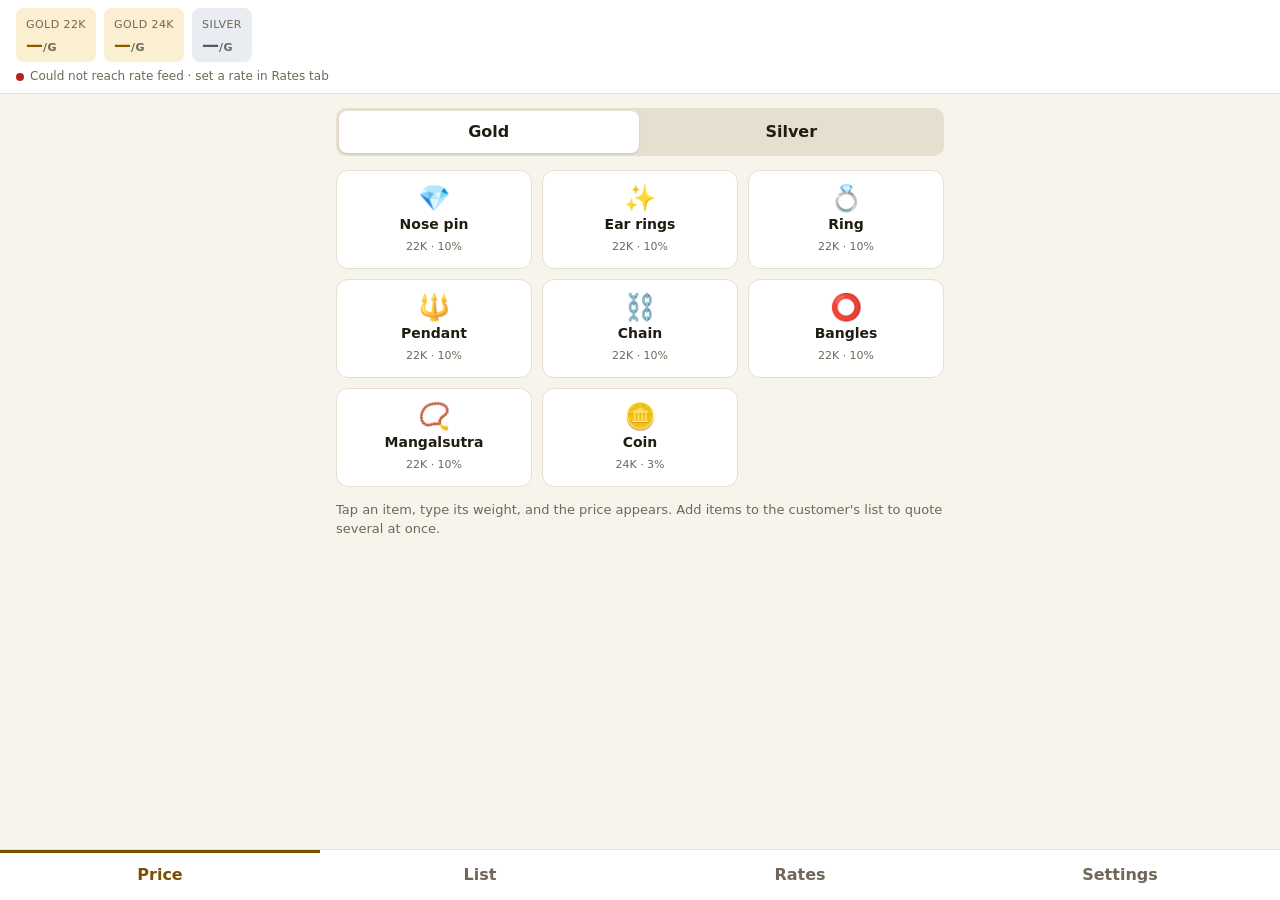
==== commit 75dfa1c7: "Add POS v1: live rates, quick price, customer list, negotiation, WhatsApp share Co-Authored-By: Clau" ====
--- a/index.html
+++ b/index.html
@@ -3,89 +3,32 @@
 <head>
 <meta charset="utf-8">
 <meta name="viewport" content="width=device-width, initial-scale=1, viewport-fit=cover">
-<title>Live Rate Test</title>
-<style>
-:root{--bg:#f6f5f1;--card:#fff;--fg:#1d1b16;--muted:#6b665a;--line:#e3dfd3;--gold:#9a6a00;--silver:#5d6875;--ok:#1f7a3d;--bad:#b3261e;color-scheme:light}
-@media (prefers-color-scheme:dark){:root{--bg:#15140f;--card:#1f1d17;--fg:#f1eee5;--muted:#a49e8e;--line:#34312a;--gold:#e0b44a;--silver:#b4bfcc;--ok:#5cc27e;--bad:#f2867e;color-scheme:dark}}
-*{box-sizing:border-box}
-body{margin:0;background:var(--bg);color:var(--fg);font:15px/1.45 system-ui,-apple-system,"Segoe UI",Roboto,sans-serif;padding-block:16px 40px;padding-left:max(16px,env(safe-area-inset-left,0px));padding-right:max(16px,env(safe-area-inset-right,0px))}
-main{max-width:560px;margin:0 auto;display:grid;gap:14px}
-h1{font-size:20px;margin:0}
-.sub{color:var(--muted);margin:2px 0 0;font-size:13px}
-.status{display:flex;align-items:center;gap:8px;font-weight:600;padding:10px 12px;border:1px solid var(--line);border-radius:10px;background:var(--card)}
-.dot{width:10px;height:10px;border-radius:50%;background:var(--muted);flex:none}
-.status.ok .dot{background:var(--ok)}.status.bad .dot{background:var(--bad)}
-section{background:var(--card);border:1px solid var(--line);border-radius:10px;overflow:hidden}
-section h2{margin:0;font-size:12px;letter-spacing:.08em;text-transform:uppercase;color:var(--muted);padding:10px 12px;border-bottom:1px solid var(--line)}
-.row{display:grid;grid-template-columns:1fr auto;gap:4px 12px;padding:10px 12px;border-bottom:1px solid var(--line)}
-.row:last-child{border-bottom:0}
-.name{font-weight:600;min-width:0}
-.name small{display:block;font-weight:400;color:var(--muted);font-size:12px}
-.ask{font-size:20px;font-weight:700;font-variant-numeric:tabular-nums;text-align:right}
-.gold .ask{color:var(--gold)}.silver .ask{color:var(--silver)}
-.hl{grid-column:1/-1;color:var(--muted);font-size:12px;font-variant-numeric:tabular-nums}
-.empty{padding:12px;color:var(--muted)}
-pre{margin:0;padding:10px 12px;font:12px/1.4 ui-monospace,Menlo,monospace;white-space:pre-wrap;word-break:break-word;max-height:260px;overflow:auto;color:var(--muted)}
-button{font:inherit;font-weight:600;padding:10px 14px;border-radius:8px;border:1px solid var(--line);background:var(--card);color:var(--fg)}
-button:focus-visible{outline:2px solid var(--gold);outline-offset:2px}
-</style>
+<meta name="theme-color" content="#7a4f00">
+<title>Jewellery POS</title>
+<link rel="manifest" href="manifest.webmanifest">
+<link rel="stylesheet" href="style.css">
 </head>
 <body>
-<main>
-  <div>
-    <h1>Live rate test</h1>
-    <p class="sub">Connects from this phone to the Vicky Gold rate feed (vickygold.co.in). Page opened <span id="opened"></span>.</p>
-  </div>
-  <div id="status" class="status"><span class="dot"></span><span id="statusText">Connecting…</span></div>
-  <section><h2>Gold &amp; silver (feed: mainProduct)</h2><div id="products"><div class="empty">Waiting for rates…</div></div></section>
-  <section><h2>Spot / reference (feed: refProduct)</h2><div id="refs"><div class="empty">Waiting…</div></div></section>
-  <section><h2>Log</h2><pre id="log"></pre></section>
-  <section><h2>First raw message</h2><pre id="raw">—</pre></section>
-  <button id="copy" type="button">Copy log for Claude</button>
-</main>
-<script>/*!
- * Socket.IO v4.7.5
- * (c) 2014-2024 Guillermo Rauch
- * Released under the MIT License.
- */
-!function(e,t){"object"==typeof exports&&"undefined"!=typeof module?module.exports=t():"function"==typeof define&&define.amd?define(t):(e="undefined"!=typeof globalThis?globalThis:e||self).io=t()}(this,(function(){"use strict";function e(t){return e="function"==typeof Symbol&&"symbol"==typeof Symbol.iterator?function(e){return typeof e}:function(e){return e&&"function"==typeof Symbol&&e.constructor===Symbol&&e!==Symbol.prototype?"symbol":typeof e},e(t)}function t(e,t){if(!(e instanceof t))throw new TypeError("Cannot call a class as a function")}function n(e,t){for(var n=0;n<t.length;n++){var r=t[n];r.enumerable=r.enumerable||!1,r.configurable=!0,"value"in r&&(r.writable=!0),Object.defineProperty(e,(i=r.key,o=void 0,"symbol"==typeof(o=function(e,t){if("object"!=typeof e||null===e)return e;var n=e[Symbol.toPrimitive];if(void 0!==n){var r=n.call(e,t||"default");if("object"!=typeof r)return r;throw new TypeError("@@toPrimitive must return a primitive value.")}return("string"===t?String:Number)(e)}(i,"string"))?o:String(o)),r)}var i,o}function r(e,t,r){return t&&n(e.prototype,t),r&&n(e,r),Object.defineProperty(e,"prototype",{writable:!1}),e}function i(){return i=Object.assign?Object.assign.bind():function(e){for(var t=1;t<arguments.length;t++){var n=arguments[t];for(var r in n)Object.prototype.hasOwnProperty.call(n,r)&&(e[r]=n[r])}return e},i.apply(this,arguments)}function o(e,t){if("function"!=typeof t&&null!==t)throw new TypeError("Super expression must either be null or a function");e.prototype=Object.create(t&&t.prototype,{constructor:{value:e,writable:!0,configurable:!0}}),Object.defineProperty(e,"prototype",{writable:!1}),t&&a(e,t)}function s(e){return s=Object.setPrototypeOf?Object.getPrototypeOf.bind():function(e){return e.__proto__||Object.getPrototypeOf(e)},s(e)}function a(e,t){return a=Object.setPrototypeOf?Object.setPrototypeOf.bind():function(e,t){return e.__proto__=t,e},a(e,t)}function c(){if("undefined"==typeof Reflect||!Reflect.construct)return!1;if(Reflect.construct.sham)return!1;if("function"==typeof Proxy)return!0;try{return Boolean.prototype.valueOf.call(Reflect.construct(Boolean,[],(function(){}))),!0}catch(e){return!1}}function u(e,t,n){return u=c()?Reflect.construct.bind():function(e,t,n){var r=[null];r.push.apply(r,t);var i=new(Function.bind.apply(e,r));return n&&a(i,n.prototype),i},u.apply(null,arguments)}function h(e){var t="function"==typeof Map?new Map:void 0;return h=function(e){if(null===e||(n=e,-1===Function.toString.call(n).indexOf("[native code]")))return e;var n;if("function"!=typeof e)throw new TypeError("Super expression must either be null or a function");if(void 0!==t){if(t.has(e))return t.get(e);t.set(e,r)}function r(){return u(e,arguments,s(this).constructor)}return r.prototype=Object.create(e.prototype,{constructor:{value:r,enumerable:!1,writable:!0,configurable:!0}}),a(r,e)},h(e)}function f(e){if(void 0===e)throw new ReferenceError("this hasn't been initialised - super() hasn't been called");return e}function l(e){var t=c();return function(){var n,r=s(e);if(t){var i=s(this).constructor;n=Reflect.construct(r,arguments,i)}else n=r.apply(this,arguments);return function(e,t){if(t&&("object"==typeof t||"function"==typeof t))return t;if(void 0!==t)throw new TypeError("Derived constructors may only return object or undefined");return f(e)}(this,n)}}function p(){return p="undefined"!=typeof Reflect&&Reflect.get?Reflect.get.bind():function(e,t,n){var r=function(e,t){for(;!Object.prototype.hasOwnProperty.call(e,t)&&null!==(e=s(e)););return e}(e,t);if(r){var i=Object.getOwnPropertyDescriptor(r,t);return i.get?i.get.call(arguments.length<3?e:n):i.value}},p.apply(this,arguments)}function d(e,t){(null==t||t>e.length)&&(t=e.length);for(var n=0,r=new Array(t);n<t;n++)r[n]=e[n];return r}function y(e,t){var n="undefined"!=typeof Symbol&&e[Symbol.iterator]||e["@@iterator"];if(!n){if(Array.isArray(e)||(n=function(e,t){if(e){if("string"==typeof e)return d(e,t);var n=Object.prototype.toString.call(e).slice(8,-1);return"Object"===n&&e.constructor&&(n=e.constructor.name),"Map"===n||"Set"===n?Array.from(e):"Arguments"===n||/^(?:Ui|I)nt(?:8|16|32)(?:Clamped)?Array$/.test(n)?d(e,t):void 0}}(e))||t&&e&&"number"==typeof e.length){n&&(e=n);var r=0,i=function(){};return{s:i,n:function(){return r>=e.length?{done:!0}:{done:!1,value:e[r++]}},e:function(e){throw e},f:i}}throw new TypeError("Invalid attempt to iterate non-iterable instance.\nIn order to be iterable, non-array objects must have a [Symbol.iterator]() method.")}var o,s=!0,a=!1;return{s:function(){n=n.call(e)},n:function(){var e=n.next();return s=e.done,e},e:function(e){a=!0,o=e},f:function(){try{s||null==n.return||n.return()}finally{if(a)throw o}}}}var v=Object.create(null);v.open="0",v.close="1",v.ping="2",v.pong="3",v.message="4",v.upgrade="5",v.noop="6";var g=Object.create(null);Object.keys(v).forEach((function(e){g[v[e]]=e}));var m,b={type:"error",data:"parser error"},k="function"==typeof Blob||"undefined"!=typeof Blob&&"[object BlobConstructor]"===Object.prototype.toString.call(Blob),w="function"==typeof ArrayBuffer,_=function(e){return"function"==typeof ArrayBuffer.isView?ArrayBuffer.isView(e):e&&e.buffer instanceof ArrayBuffer},E=function(e,t,n){var r=e.type,i=e.data;return k&&i instanceof Blob?t?n(i):A(i,n):w&&(i instanceof ArrayBuffer||_(i))?t?n(i):A(new Blob([i]),n):n(v[r]+(i||""))},A=function(e,t){var n=new FileReader;return n.onload=function(){var e=n.result.split(",")[1];t("b"+(e||""))},n.readAsDataURL(e)};function O(e){return e instanceof Uint8Array?e:e instanceof ArrayBuffer?new Uint8Array(e):new Uint8Array(e.buffer,e.byteOffset,e.byteLength)}for(var T="ABCDEFGHIJKLMNOPQRSTUVWXYZabcdefghijklmnopqrstuvwxyz0123456789+/",R="undefined"==typeof Uint8Array?[]:new Uint8Array(256),C=0;C<64;C++)R[T.charCodeAt(C)]=C;var B,S="function"==typeof ArrayBuffer,N=function(e,t){if("string"!=typeof e)return{type:"message",data:x(e,t)};var n=e.charAt(0);return"b"===n?{type:"message",data:L(e.substring(1),t)}:g[n]?e.length>1?{type:g[n],data:e.substring(1)}:{type:g[n]}:b},L=function(e,t){if(S){var n=function(e){var t,n,r,i,o,s=.75*e.length,a=e.length,c=0;"="===e[e.length-1]&&(s--,"="===e[e.length-2]&&s--);var u=new ArrayBuffer(s),h=new Uint8Array(u);for(t=0;t<a;t+=4)n=R[e.charCodeAt(t)],r=R[e.charCodeAt(t+1)],i=R[e.charCodeAt(t+2)],o=R[e.charCodeAt(t+3)],h[c++]=n<<2|r>>4,h[c++]=(15&r)<<4|i>>2,h[c++]=(3&i)<<6|63&o;return u}(e);return x(n,t)}return{base64:!0,data:e}},x=function(e,t){return"blob"===t?e instanceof Blob?e:new Blob([e]):e instanceof ArrayBuffer?e:e.buffer},P=String.fromCharCode(30);function j(){return new TransformStream({transform:function(e,t){!function(e,t){k&&e.data instanceof Blob?e.data.arrayBuffer().then(O).then(t):w&&(e.data instanceof ArrayBuffer||_(e.data))?t(O(e.data)):E(e,!1,(function(e){m||(m=new TextEncoder),t(m.encode(e))}))}(e,(function(n){var r,i=n.length;if(i<126)r=new Uint8Array(1),new DataView(r.buffer).setUint8(0,i);else if(i<65536){r=new Uint8Array(3);var o=new DataView(r.buffer);o.setUint8(0,126),o.setUint16(1,i)}else{r=new Uint8Array(9);var s=new DataView(r.buffer);s.setUint8(0,127),s.setBigUint64(1,BigInt(i))}e.data&&"string"!=typeof e.data&&(r[0]|=128),t.enqueue(r),t.enqueue(n)}))}})}function q(e){return e.reduce((function(e,t){return e+t.length}),0)}function D(e,t){if(e[0].length===t)return e.shift();for(var n=new Uint8Array(t),r=0,i=0;i<t;i++)n[i]=e[0][r++],r===e[0].length&&(e.shift(),r=0);return e.length&&r<e[0].length&&(e[0]=e[0].slice(r)),n}function U(e){if(e)return function(e){for(var t in U.prototype)e[t]=U.prototype[t];return e}(e)}U.prototype.on=U.prototype.addEventListener=function(e,t){return this._callbacks=this._callbacks||{},(this._callbacks["$"+e]=this._callbacks["$"+e]||[]).push(t),this},U.prototype.once=function(e,t){function n(){this.off(e,n),t.apply(this,arguments)}return n.fn=t,this.on(e,n),this},U.prototype.off=U.prototype.removeListener=U.prototype.removeAllListeners=U.prototype.removeEventListener=function(e,t){if(this._callbacks=this._callbacks||{},0==arguments.length)return this._callbacks={},this;var n,r=this._callbacks["$"+e];if(!r)return this;if(1==arguments.length)return delete this._callbacks["$"+e],this;for(var i=0;i<r.length;i++)if((n=r[i])===t||n.fn===t){r.splice(i,1);break}return 0===r.length&&delete this._callbacks["$"+e],this},U.prototype.emit=function(e){this._callbacks=this._callbacks||{};for(var t=new Array(arguments.length-1),n=this._callbacks["$"+e],r=1;r<arguments.length;r++)t[r-1]=arguments[r];if(n){r=0;for(var i=(n=n.slice(0)).length;r<i;++r)n[r].apply(this,t)}return this},U.prototype.emitReserved=U.prototype.emit,U.prototype.listeners=function(e){return this._callbacks=this._callbacks||{},this._callbacks["$"+e]||[]},U.prototype.hasListeners=function(e){return!!this.listeners(e).length};var I="undefined"!=typeof self?self:"undefined"!=typeof window?window:Function("return this")();function F(e){for(var t=arguments.length,n=new Array(t>1?t-1:0),r=1;r<t;r++)n[r-1]=arguments[r];return n.reduce((function(t,n){return e.hasOwnProperty(n)&&(t[n]=e[n]),t}),{})}var M=I.setTimeout,V=I.clearTimeout;function H(e,t){t.useNativeTimers?(e.setTimeoutFn=M.bind(I),e.clearTimeoutFn=V.bind(I)):(e.setTimeoutFn=I.setTimeout.bind(I),e.clearTimeoutFn=I.clearTimeout.bind(I))}var K,Y=function(e){o(i,e);var n=l(i);function i(e,r,o){var s;return t(this,i),(s=n.call(this,e)).description=r,s.context=o,s.type="TransportError",s}return r(i)}(h(Error)),W=function(e){o(i,e);var n=l(i);function i(e){var r;return t(this,i),(r=n.call(this)).writable=!1,H(f(r),e),r.opts=e,r.query=e.query,r.socket=e.socket,r}return r(i,[{key:"onError",value:function(e,t,n){return p(s(i.prototype),"emitReserved",this).call(this,"error",new Y(e,t,n)),this}},{key:"open",value:function(){return this.readyState="opening",this.doOpen(),this}},{key:"close",value:function(){return"opening"!==this.readyState&&"open"!==this.readyState||(this.doClose(),this.onClose()),this}},{key:"send",value:function(e){"open"===this.readyState&&this.write(e)}},{key:"onOpen",value:function(){this.readyState="open",this.writable=!0,p(s(i.prototype),"emitReserved",this).call(this,"open")}},{key:"onData",value:function(e){var t=N(e,this.socket.binaryType);this.onPacket(t)}},{key:"onPacket",value:function(e){p(s(i.prototype),"emitReserved",this).call(this,"packet",e)}},{key:"onClose",value:function(e){this.readyState="closed",p(s(i.prototype),"emitReserved",this).call(this,"close",e)}},{key:"pause",value:function(e){}},{key:"createUri",value:function(e){var t=arguments.length>1&&void 0!==arguments[1]?arguments[1]:{};return e+"://"+this._hostname()+this._port()+this.opts.path+this._query(t)}},{key:"_hostname",value:function(){var e=this.opts.hostname;return-1===e.indexOf(":")?e:"["+e+"]"}},{key:"_port",value:function(){return this.opts.port&&(this.opts.secure&&Number(443!==this.opts.port)||!this.opts.secure&&80!==Number(this.opts.port))?":"+this.opts.port:""}},{key:"_query",value:function(e){var t=function(e){var t="";for(var n in e)e.hasOwnProperty(n)&&(t.length&&(t+="&"),t+=encodeURIComponent(n)+"="+encodeURIComponent(e[n]));return t}(e);return t.length?"?"+t:""}}]),i}(U),z="0123456789ABCDEFGHIJKLMNOPQRSTUVWXYZabcdefghijklmnopqrstuvwxyz-_".split(""),J=64,$={},Q=0,X=0;function G(e){var t="";do{t=z[e%J]+t,e=Math.floor(e/J)}while(e>0);return t}function Z(){var e=G(+new Date);return e!==K?(Q=0,K=e):e+"."+G(Q++)}for(;X<J;X++)$[z[X]]=X;var ee=!1;try{ee="undefined"!=typeof XMLHttpRequest&&"withCredentials"in new XMLHttpRequest}catch(e){}var te=ee;function ne(e){var t=e.xdomain;try{if("undefined"!=typeof XMLHttpRequest&&(!t||te))return new XMLHttpRequest}catch(e){}if(!t)try{return new(I[["Active"].concat("Object").join("X")])("Microsoft.XMLHTTP")}catch(e){}}function re(){}var ie=null!=new ne({xdomain:!1}).responseType,oe=function(e){o(s,e);var n=l(s);function s(e){var r;if(t(this,s),(r=n.call(this,e)).polling=!1,"undefined"!=typeof location){var i="https:"===location.protocol,o=location.port;o||(o=i?"443":"80"),r.xd="undefined"!=typeof location&&e.hostname!==location.hostname||o!==e.port}var a=e&&e.forceBase64;return r.supportsBinary=ie&&!a,r.opts.withCredentials&&(r.cookieJar=void 0),r}return r(s,[{key:"name",get:function(){return"polling"}},{key:"doOpen",value:function(){this.poll()}},{key:"pause",value:function(e){var t=this;this.readyState="pausing";var n=function(){t.readyState="paused",e()};if(this.polling||!this.writable){var r=0;this.polling&&(r++,this.once("pollComplete",(function(){--r||n()}))),this.writable||(r++,this.once("drain",(function(){--r||n()})))}else n()}},{key:"poll",value:function(){this.polling=!0,this.doPoll(),this.emitReserved("poll")}},{key:"onData",value:function(e){var t=this;(function(e,t){for(var n=e.split(P),r=[],i=0;i<n.length;i++){var o=N(n[i],t);if(r.push(o),"error"===o.type)break}return r})(e,this.socket.binaryType).forEach((function(e){if("opening"===t.readyState&&"open"===e.type&&t.onOpen(),"close"===e.type)return t.onClose({description:"transport closed by the server"}),!1;t.onPacket(e)})),"closed"!==this.readyState&&(this.polling=!1,this.emitReserved("pollComplete"),"open"===this.readyState&&this.poll())}},{key:"doClose",value:function(){var e=this,t=function(){e.write([{type:"close"}])};"open"===this.readyState?t():this.once("open",t)}},{key:"write",value:function(e){var t=this;this.writable=!1,function(e,t){var n=e.length,r=new Array(n),i=0;e.forEach((function(e,o){E(e,!1,(function(e){r[o]=e,++i===n&&t(r.join(P))}))}))}(e,(function(e){t.doWrite(e,(function(){t.writable=!0,t.emitReserved("drain")}))}))}},{key:"uri",value:function(){var e=this.opts.secure?"https":"http",t=this.query||{};return!1!==this.opts.timestampRequests&&(t[this.opts.timestampParam]=Z()),this.supportsBinary||t.sid||(t.b64=1),this.createUri(e,t)}},{key:"request",value:function(){var e=arguments.length>0&&void 0!==arguments[0]?arguments[0]:{};return i(e,{xd:this.xd,cookieJar:this.cookieJar},this.opts),new se(this.uri(),e)}},{key:"doWrite",value:function(e,t){var n=this,r=this.request({method:"POST",data:e});r.on("success",t),r.on("error",(function(e,t){n.onError("xhr post error",e,t)}))}},{key:"doPoll",value:function(){var e=this,t=this.request();t.on("data",this.onData.bind(this)),t.on("error",(function(t,n){e.onError("xhr poll error",t,n)})),this.pollXhr=t}}]),s}(W),se=function(e){o(i,e);var n=l(i);function i(e,r){var o;return t(this,i),H(f(o=n.call(this)),r),o.opts=r,o.method=r.method||"GET",o.uri=e,o.data=void 0!==r.data?r.data:null,o.create(),o}return r(i,[{key:"create",value:function(){var e,t=this,n=F(this.opts,"agent","pfx","key","passphrase","cert","ca","ciphers","rejectUnauthorized","autoUnref");n.xdomain=!!this.opts.xd;var r=this.xhr=new ne(n);try{r.open(this.method,this.uri,!0);try{if(this.opts.extraHeaders)for(var o in r.setDisableHeaderCheck&&r.setDisableHeaderCheck(!0),this.opts.extraHeaders)this.opts.extraHeaders.hasOwnProperty(o)&&r.setRequestHeader(o,this.opts.extraHeaders[o])}catch(e){}if("POST"===this.method)try{r.setRequestHeader("Content-type","text/plain;charset=UTF-8")}catch(e){}try{r.setRequestHeader("Accept","*/*")}catch(e){}null===(e=this.opts.cookieJar)||void 0===e||e.addCookies(r),"withCredentials"in r&&(r.withCredentials=this.opts.withCredentials),this.opts.requestTimeout&&(r.timeout=this.opts.requestTimeout),r.onreadystatechange=function(){var e;3===r.readyState&&(null===(e=t.opts.cookieJar)||void 0===e||e.parseCookies(r)),4===r.readyState&&(200===r.status||1223===r.status?t.onLoad():t.setTimeoutFn((function(){t.onError("number"==typeof r.status?r.status:0)}),0))},r.send(this.data)}catch(e){return void this.setTimeoutFn((function(){t.onError(e)}),0)}"undefined"!=typeof document&&(this.index=i.requestsCount++,i.requests[this.index]=this)}},{key:"onError",value:function(e){this.emitReserved("error",e,this.xhr),this.cleanup(!0)}},{key:"cleanup",value:function(e){if(void 0!==this.xhr&&null!==this.xhr){if(this.xhr.onreadystatechange=re,e)try{this.xhr.abort()}catch(e){}"undefined"!=typeof document&&delete i.requests[this.index],this.xhr=null}}},{key:"onLoad",value:function(){var e=this.xhr.responseText;null!==e&&(this.emitReserved("data",e),this.emitReserved("success"),this.cleanup())}},{key:"abort",value:function(){this.cleanup()}}]),i}(U);if(se.requestsCount=0,se.requests={},"undefined"!=typeof document)if("function"==typeof attachEvent)attachEvent("onunload",ae);else if("function"==typeof addEventListener){addEventListener("onpagehide"in I?"pagehide":"unload",ae,!1)}function ae(){for(var e in se.requests)se.requests.hasOwnProperty(e)&&se.requests[e].abort()}var ce="function"==typeof Promise&&"function"==typeof Promise.resolve?function(e){return Promise.resolve().then(e)}:function(e,t){return t(e,0)},ue=I.WebSocket||I.MozWebSocket,he="undefined"!=typeof navigator&&"string"==typeof navigator.product&&"reactnative"===navigator.product.toLowerCase(),fe=function(e){o(i,e);var n=l(i);function i(e){var r;return t(this,i),(r=n.call(this,e)).supportsBinary=!e.forceBase64,r}return r(i,[{key:"name",get:function(){return"websocket"}},{key:"doOpen",value:function(){if(this.check()){var e=this.uri(),t=this.opts.protocols,n=he?{}:F(this.opts,"agent","perMessageDeflate","pfx","key","passphrase","cert","ca","ciphers","rejectUnauthorized","localAddress","protocolVersion","origin","maxPayload","family","checkServerIdentity");this.opts.extraHeaders&&(n.headers=this.opts.extraHeaders);try{this.ws=he?new ue(e,t,n):t?new ue(e,t):new ue(e)}catch(e){return this.emitReserved("error",e)}this.ws.binaryType=this.socket.binaryType,this.addEventListeners()}}},{key:"addEventListeners",value:function(){var e=this;this.ws.onopen=function(){e.opts.autoUnref&&e.ws._socket.unref(),e.onOpen()},this.ws.onclose=function(t){return e.onClose({description:"websocket connection closed",context:t})},this.ws.onmessage=function(t){return e.onData(t.data)},this.ws.onerror=function(t){return e.onError("websocket error",t)}}},{key:"write",value:function(e){var t=this;this.writable=!1;for(var n=function(){var n=e[r],i=r===e.length-1;E(n,t.supportsBinary,(function(e){try{t.ws.send(e)}catch(e){}i&&ce((function(){t.writable=!0,t.emitReserved("drain")}),t.setTimeoutFn)}))},r=0;r<e.length;r++)n()}},{key:"doClose",value:function(){void 0!==this.ws&&(this.ws.close(),this.ws=null)}},{key:"uri",value:function(){var e=this.opts.secure?"wss":"ws",t=this.query||{};return this.opts.timestampRequests&&(t[this.opts.timestampParam]=Z()),this.supportsBinary||(t.b64=1),this.createUri(e,t)}},{key:"check",value:function(){return!!ue}}]),i}(W),le=function(e){o(i,e);var n=l(i);function i(){return t(this,i),n.apply(this,arguments)}return r(i,[{key:"name",get:function(){return"webtransport"}},{key:"doOpen",value:function(){var e=this;"function"==typeof WebTransport&&(this.transport=new WebTransport(this.createUri("https"),this.opts.transportOptions[this.name]),this.transport.closed.then((function(){e.onClose()})).catch((function(t){e.onError("webtransport error",t)})),this.transport.ready.then((function(){e.transport.createBidirectionalStream().then((function(t){var n=function(e,t){B||(B=new TextDecoder);var n=[],r=0,i=-1,o=!1;return new TransformStream({transform:function(s,a){for(n.push(s);;){if(0===r){if(q(n)<1)break;var c=D(n,1);o=128==(128&c[0]),i=127&c[0],r=i<126?3:126===i?1:2}else if(1===r){if(q(n)<2)break;var u=D(n,2);i=new DataView(u.buffer,u.byteOffset,u.length).getUint16(0),r=3}else if(2===r){if(q(n)<8)break;var h=D(n,8),f=new DataView(h.buffer,h.byteOffset,h.length),l=f.getUint32(0);if(l>Math.pow(2,21)-1){a.enqueue(b);break}i=l*Math.pow(2,32)+f.getUint32(4),r=3}else{if(q(n)<i)break;var p=D(n,i);a.enqueue(N(o?p:B.decode(p),t)),r=0}if(0===i||i>e){a.enqueue(b);break}}}})}(Number.MAX_SAFE_INTEGER,e.socket.binaryType),r=t.readable.pipeThrough(n).getReader(),i=j();i.readable.pipeTo(t.writable),e.writer=i.writable.getWriter();!function t(){r.read().then((function(n){var r=n.done,i=n.value;r||(e.onPacket(i),t())})).catch((function(e){}))}();var o={type:"open"};e.query.sid&&(o.data='{"sid":"'.concat(e.query.sid,'"}')),e.writer.write(o).then((function(){return e.onOpen()}))}))})))}},{key:"write",value:function(e){var t=this;this.writable=!1;for(var n=function(){var n=e[r],i=r===e.length-1;t.writer.write(n).then((function(){i&&ce((function(){t.writable=!0,t.emitReserved("drain")}),t.setTimeoutFn)}))},r=0;r<e.length;r++)n()}},{key:"doClose",value:function(){var e;null===(e=this.transport)||void 0===e||e.close()}}]),i}(W),pe={websocket:fe,webtransport:le,polling:oe},de=/^(?:(?![^:@\/?#]+:[^:@\/]*@)(http|https|ws|wss):\/\/)?((?:(([^:@\/?#]*)(?::([^:@\/?#]*))?)?@)?((?:[a-f0-9]{0,4}:){2,7}[a-f0-9]{0,4}|[^:\/?#]*)(?::(\d*))?)(((\/(?:[^?#](?![^?#\/]*\.[^?#\/.]+(?:[?#]|$)))*\/?)?([^?#\/]*))(?:\?([^#]*))?(?:#(.*))?)/,ye=["source","protocol","authority","userInfo","user","password","host","port","relative","path","directory","file","query","anchor"];function ve(e){var t=e,n=e.indexOf("["),r=e.indexOf("]");-1!=n&&-1!=r&&(e=e.substring(0,n)+e.substring(n,r).replace(/:/g,";")+e.substring(r,e.length));for(var i,o,s=de.exec(e||""),a={},c=14;c--;)a[ye[c]]=s[c]||"";return-1!=n&&-1!=r&&(a.source=t,a.host=a.host.substring(1,a.host.length-1).replace(/;/g,":"),a.authority=a.authority.replace("[","").replace("]","").replace(/;/g,":"),a.ipv6uri=!0),a.pathNames=function(e,t){var n=/\/{2,9}/g,r=t.replace(n,"/").split("/");"/"!=t.slice(0,1)&&0!==t.length||r.splice(0,1);"/"==t.slice(-1)&&r.splice(r.length-1,1);return r}(0,a.path),a.queryKey=(i=a.query,o={},i.replace(/(?:^|&)([^&=]*)=?([^&]*)/g,(function(e,t,n){t&&(o[t]=n)})),o),a}var ge=function(n){o(a,n);var s=l(a);function a(n){var r,o=arguments.length>1&&void 0!==arguments[1]?arguments[1]:{};return t(this,a),(r=s.call(this)).binaryType="arraybuffer",r.writeBuffer=[],n&&"object"===e(n)&&(o=n,n=null),n?(n=ve(n),o.hostname=n.host,o.secure="https"===n.protocol||"wss"===n.protocol,o.port=n.port,n.query&&(o.query=n.query)):o.host&&(o.hostname=ve(o.host).host),H(f(r),o),r.secure=null!=o.secure?o.secure:"undefined"!=typeof location&&"https:"===location.protocol,o.hostname&&!o.port&&(o.port=r.secure?"443":"80"),r.hostname=o.hostname||("undefined"!=typeof location?location.hostname:"localhost"),r.port=o.port||("undefined"!=typeof location&&location.port?location.port:r.secure?"443":"80"),r.transports=o.transports||["polling","websocket","webtransport"],r.writeBuffer=[],r.prevBufferLen=0,r.opts=i({path:"/engine.io",agent:!1,withCredentials:!1,upgrade:!0,timestampParam:"t",rememberUpgrade:!1,addTrailingSlash:!0,rejectUnauthorized:!0,perMessageDeflate:{threshold:1024},transportOptions:{},closeOnBeforeunload:!1},o),r.opts.path=r.opts.path.replace(/\/$/,"")+(r.opts.addTrailingSlash?"/":""),"string"==typeof r.opts.query&&(r.opts.query=function(e){for(var t={},n=e.split("&"),r=0,i=n.length;r<i;r++){var o=n[r].split("=");t[decodeURIComponent(o[0])]=decodeURIComponent(o[1])}return t}(r.opts.query)),r.id=null,r.upgrades=null,r.pingInterval=null,r.pingTimeout=null,r.pingTimeoutTimer=null,"function"==typeof addEventListener&&(r.opts.closeOnBeforeunload&&(r.beforeunloadEventListener=function(){r.transport&&(r.transport.removeAllListeners(),r.transport.close())},addEventListener("beforeunload",r.beforeunloadEventListener,!1)),"localhost"!==r.hostname&&(r.offlineEventListener=function(){r.onClose("transport close",{description:"network connection lost"})},addEventListener("offline",r.offlineEventListener,!1))),r.open(),r}return r(a,[{key:"createTransport",value:function(e){var t=i({},this.opts.query);t.EIO=4,t.transport=e,this.id&&(t.sid=this.id);var n=i({},this.opts,{query:t,socket:this,hostname:this.hostname,secure:this.secure,port:this.port},this.opts.transportOptions[e]);return new pe[e](n)}},{key:"open",value:function(){var e,t=this;if(this.opts.rememberUpgrade&&a.priorWebsocketSuccess&&-1!==this.transports.indexOf("websocket"))e="websocket";else{if(0===this.transports.length)return void this.setTimeoutFn((function(){t.emitReserved("error","No transports available")}),0);e=this.transports[0]}this.readyState="opening";try{e=this.createTransport(e)}catch(e){return this.transports.shift(),void this.open()}e.open(),this.setTransport(e)}},{key:"setTransport",value:function(e){var t=this;this.transport&&this.transport.removeAllListeners(),this.transport=e,e.on("drain",this.onDrain.bind(this)).on("packet",this.onPacket.bind(this)).on("error",this.onError.bind(this)).on("close",(function(e){return t.onClose("transport close",e)}))}},{key:"probe",value:function(e){var t=this,n=this.createTransport(e),r=!1;a.priorWebsocketSuccess=!1;var i=function(){r||(n.send([{type:"ping",data:"probe"}]),n.once("packet",(function(e){if(!r)if("pong"===e.type&&"probe"===e.data){if(t.upgrading=!0,t.emitReserved("upgrading",n),!n)return;a.priorWebsocketSuccess="websocket"===n.name,t.transport.pause((function(){r||"closed"!==t.readyState&&(f(),t.setTransport(n),n.send([{type:"upgrade"}]),t.emitReserved("upgrade",n),n=null,t.upgrading=!1,t.flush())}))}else{var i=new Error("probe error");i.transport=n.name,t.emitReserved("upgradeError",i)}})))};function o(){r||(r=!0,f(),n.close(),n=null)}var s=function(e){var r=new Error("probe error: "+e);r.transport=n.name,o(),t.emitReserved("upgradeError",r)};function c(){s("transport closed")}function u(){s("socket closed")}function h(e){n&&e.name!==n.name&&o()}var f=function(){n.removeListener("open",i),n.removeListener("error",s),n.removeListener("close",c),t.off("close",u),t.off("upgrading",h)};n.once("open",i),n.once("error",s),n.once("close",c),this.once("close",u),this.once("upgrading",h),-1!==this.upgrades.indexOf("webtransport")&&"webtransport"!==e?this.setTimeoutFn((function(){r||n.open()}),200):n.open()}},{key:"onOpen",value:function(){if(this.readyState="open",a.priorWebsocketSuccess="websocket"===this.transport.name,this.emitReserved("open"),this.flush(),"open"===this.readyState&&this.opts.upgrade)for(var e=0,t=this.upgrades.length;e<t;e++)this.probe(this.upgrades[e])}},{key:"onPacket",value:function(e){if("opening"===this.readyState||"open"===this.readyState||"closing"===this.readyState)switch(this.emitReserved("packet",e),this.emitReserved("heartbeat"),this.resetPingTimeout(),e.type){case"open":this.onHandshake(JSON.parse(e.data));break;case"ping":this.sendPacket("pong"),this.emitReserved("ping"),this.emitReserved("pong");break;case"error":var t=new Error("server error");t.code=e.data,this.onError(t);break;case"message":this.emitReserved("data",e.data),this.emitReserved("message",e.data)}}},{key:"onHandshake",value:function(e){this.emitReserved("handshake",e),this.id=e.sid,this.transport.query.sid=e.sid,this.upgrades=this.filterUpgrades(e.upgrades),this.pingInterval=e.pingInterval,this.pingTimeout=e.pingTimeout,this.maxPayload=e.maxPayload,this.onOpen(),"closed"!==this.readyState&&this.resetPingTimeout()}},{key:"resetPingTimeout",value:function(){var e=this;this.clearTimeoutFn(this.pingTimeoutTimer),this.pingTimeoutTimer=this.setTimeoutFn((function(){e.onClose("ping timeout")}),this.pingInterval+this.pingTimeout),this.opts.autoUnref&&this.pingTimeoutTimer.unref()}},{key:"onDrain",value:function(){this.writeBuffer.splice(0,this.prevBufferLen),this.prevBufferLen=0,0===this.writeBuffer.length?this.emitReserved("drain"):this.flush()}},{key:"flush",value:function(){if("closed"!==this.readyState&&this.transport.writable&&!this.upgrading&&this.writeBuffer.length){var e=this.getWritablePackets();this.transport.send(e),this.prevBufferLen=e.length,this.emitReserved("flush")}}},{key:"getWritablePackets",value:function(){if(!(this.maxPayload&&"polling"===this.transport.name&&this.writeBuffer.length>1))return this.writeBuffer;for(var e,t=1,n=0;n<this.writeBuffer.length;n++){var r=this.writeBuffer[n].data;if(r&&(t+="string"==typeof(e=r)?function(e){for(var t=0,n=0,r=0,i=e.length;r<i;r++)(t=e.charCodeAt(r))<128?n+=1:t<2048?n+=2:t<55296||t>=57344?n+=3:(r++,n+=4);return n}(e):Math.ceil(1.33*(e.byteLength||e.size))),n>0&&t>this.maxPayload)return this.writeBuffer.slice(0,n);t+=2}return this.writeBuffer}},{key:"write",value:function(e,t,n){return this.sendPacket("message",e,t,n),this}},{key:"send",value:function(e,t,n){return this.sendPacket("message",e,t,n),this}},{key:"sendPacket",value:function(e,t,n,r){if("function"==typeof t&&(r=t,t=void 0),"function"==typeof n&&(r=n,n=null),"closing"!==this.readyState&&"closed"!==this.readyState){(n=n||{}).compress=!1!==n.compress;var i={type:e,data:t,options:n};this.emitReserved("packetCreate",i),this.writeBuffer.push(i),r&&this.once("flush",r),this.flush()}}},{key:"close",value:function(){var e=this,t=function(){e.onClose("forced close"),e.transport.close()},n=function n(){e.off("upgrade",n),e.off("upgradeError",n),t()},r=function(){e.once("upgrade",n),e.once("upgradeError",n)};return"opening"!==this.readyState&&"open"!==this.readyState||(this.readyState="closing",this.writeBuffer.length?this.once("drain",(function(){e.upgrading?r():t()})):this.upgrading?r():t()),this}},{key:"onError",value:function(e){a.priorWebsocketSuccess=!1,this.emitReserved("error",e),this.onClose("transport error",e)}},{key:"onClose",value:function(e,t){"opening"!==this.readyState&&"open"!==this.readyState&&"closing"!==this.readyState||(this.clearTimeoutFn(this.pingTimeoutTimer),this.transport.removeAllListeners("close"),this.transport.close(),this.transport.removeAllListeners(),"function"==typeof removeEventListener&&(removeEventListener("beforeunload",this.beforeunloadEventListener,!1),removeEventListener("offline",this.offlineEventListener,!1)),this.readyState="closed",this.id=null,this.emitReserved("close",e,t),this.writeBuffer=[],this.prevBufferLen=0)}},{key:"filterUpgrades",value:function(e){for(var t=[],n=0,r=e.length;n<r;n++)~this.transports.indexOf(e[n])&&t.push(e[n]);return t}}]),a}(U);ge.protocol=4,ge.protocol;var me="function"==typeof ArrayBuffer,be=function(e){return"function"==typeof ArrayBuffer.isView?ArrayBuffer.isView(e):e.buffer instanceof ArrayBuffer},ke=Object.prototype.toString,we="function"==typeof Blob||"undefined"!=typeof Blob&&"[object BlobConstructor]"===ke.call(Blob),_e="function"==typeof File||"undefined"!=typeof File&&"[object FileConstructor]"===ke.call(File);function Ee(e){return me&&(e instanceof ArrayBuffer||be(e))||we&&e instanceof Blob||_e&&e instanceof File}function Ae(t,n){if(!t||"object"!==e(t))return!1;if(Array.isArray(t)){for(var r=0,i=t.length;r<i;r++)if(Ae(t[r]))return!0;return!1}if(Ee(t))return!0;if(t.toJSON&&"function"==typeof t.toJSON&&1===arguments.length)return Ae(t.toJSON(),!0);for(var o in t)if(Object.prototype.hasOwnProperty.call(t,o)&&Ae(t[o]))return!0;return!1}function Oe(e){var t=[],n=e.data,r=e;return r.data=Te(n,t),r.attachments=t.length,{packet:r,buffers:t}}function Te(t,n){if(!t)return t;if(Ee(t)){var r={_placeholder:!0,num:n.length};return n.push(t),r}if(Array.isArray(t)){for(var i=new Array(t.length),o=0;o<t.length;o++)i[o]=Te(t[o],n);return i}if("object"===e(t)&&!(t instanceof Date)){var s={};for(var a in t)Object.prototype.hasOwnProperty.call(t,a)&&(s[a]=Te(t[a],n));return s}return t}function Re(e,t){return e.data=Ce(e.data,t),delete e.attachments,e}function Ce(t,n){if(!t)return t;if(t&&!0===t._placeholder){if("number"==typeof t.num&&t.num>=0&&t.num<n.length)return n[t.num];throw new Error("illegal attachments")}if(Array.isArray(t))for(var r=0;r<t.length;r++)t[r]=Ce(t[r],n);else if("object"===e(t))for(var i in t)Object.prototype.hasOwnProperty.call(t,i)&&(t[i]=Ce(t[i],n));return t}var Be,Se=["connect","connect_error","disconnect","disconnecting","newListener","removeListener"];!function(e){e[e.CONNECT=0]="CONNECT",e[e.DISCONNECT=1]="DISCONNECT",e[e.EVENT=2]="EVENT",e[e.ACK=3]="ACK",e[e.CONNECT_ERROR=4]="CONNECT_ERROR",e[e.BINARY_EVENT=5]="BINARY_EVENT",e[e.BINARY_ACK=6]="BINARY_ACK"}(Be||(Be={}));var Ne=function(){function e(n){t(this,e),this.replacer=n}return r(e,[{key:"encode",value:function(e){return e.type!==Be.EVENT&&e.type!==Be.ACK||!Ae(e)?[this.encodeAsString(e)]:this.encodeAsBinary({type:e.type===Be.EVENT?Be.BINARY_EVENT:Be.BINARY_ACK,nsp:e.nsp,data:e.data,id:e.id})}},{key:"encodeAsString",value:function(e){var t=""+e.type;return e.type!==Be.BINARY_EVENT&&e.type!==Be.BINARY_ACK||(t+=e.attachments+"-"),e.nsp&&"/"!==e.nsp&&(t+=e.nsp+","),null!=e.id&&(t+=e.id),null!=e.data&&(t+=JSON.stringify(e.data,this.replacer)),t}},{key:"encodeAsBinary",value:function(e){var t=Oe(e),n=this.encodeAsString(t.packet),r=t.buffers;return r.unshift(n),r}}]),e}();function Le(e){return"[object Object]"===Object.prototype.toString.call(e)}var xe=function(e){o(i,e);var n=l(i);function i(e){var r;return t(this,i),(r=n.call(this)).reviver=e,r}return r(i,[{key:"add",value:function(e){var t;if("string"==typeof e){if(this.reconstructor)throw new Error("got plaintext data when reconstructing a packet");var n=(t=this.decodeString(e)).type===Be.BINARY_EVENT;n||t.type===Be.BINARY_ACK?(t.type=n?Be.EVENT:Be.ACK,this.reconstructor=new Pe(t),0===t.attachments&&p(s(i.prototype),"emitReserved",this).call(this,"decoded",t)):p(s(i.prototype),"emitReserved",this).call(this,"decoded",t)}else{if(!Ee(e)&&!e.base64)throw new Error("Unknown type: "+e);if(!this.reconstructor)throw new Error("got binary data when not reconstructing a packet");(t=this.reconstructor.takeBinaryData(e))&&(this.reconstructor=null,p(s(i.prototype),"emitReserved",this).call(this,"decoded",t))}}},{key:"decodeString",value:function(e){var t=0,n={type:Number(e.charAt(0))};if(void 0===Be[n.type])throw new Error("unknown packet type "+n.type);if(n.type===Be.BINARY_EVENT||n.type===Be.BINARY_ACK){for(var r=t+1;"-"!==e.charAt(++t)&&t!=e.length;);var o=e.substring(r,t);if(o!=Number(o)||"-"!==e.charAt(t))throw new Error("Illegal attachments");n.attachments=Number(o)}if("/"===e.charAt(t+1)){for(var s=t+1;++t;){if(","===e.charAt(t))break;if(t===e.length)break}n.nsp=e.substring(s,t)}else n.nsp="/";var a=e.charAt(t+1);if(""!==a&&Number(a)==a){for(var c=t+1;++t;){var u=e.charAt(t);if(null==u||Number(u)!=u){--t;break}if(t===e.length)break}n.id=Number(e.substring(c,t+1))}if(e.charAt(++t)){var h=this.tryParse(e.substr(t));if(!i.isPayloadValid(n.type,h))throw new Error("invalid payload");n.data=h}return n}},{key:"tryParse",value:function(e){try{return JSON.parse(e,this.reviver)}catch(e){return!1}}},{key:"destroy",value:function(){this.reconstructor&&(this.reconstructor.finishedReconstruction(),this.reconstructor=null)}}],[{key:"isPayloadValid",value:function(e,t){switch(e){case Be.CONNECT:return Le(t);case Be.DISCONNECT:return void 0===t;case Be.CONNECT_ERROR:return"string"==typeof t||Le(t);case Be.EVENT:case Be.BINARY_EVENT:return Array.isArray(t)&&("number"==typeof t[0]||"string"==typeof t[0]&&-1===Se.indexOf(t[0]));case Be.ACK:case Be.BINARY_ACK:return Array.isArray(t)}}}]),i}(U),Pe=function(){function e(n){t(this,e),this.packet=n,this.buffers=[],this.reconPack=n}return r(e,[{key:"takeBinaryData",value:function(e){if(this.buffers.push(e),this.buffers.length===this.reconPack.attachments){var t=Re(this.reconPack,this.buffers);return this.finishedReconstruction(),t}return null}},{key:"finishedReconstruction",value:function(){this.reconPack=null,this.buffers=[]}}]),e}(),je=Object.freeze({__proto__:null,protocol:5,get PacketType(){return Be},Encoder:Ne,Decoder:xe});function qe(e,t,n){return e.on(t,n),function(){e.off(t,n)}}var De=Object.freeze({connect:1,connect_error:1,disconnect:1,disconnecting:1,newListener:1,removeListener:1}),Ue=function(e){o(a,e);var n=l(a);function a(e,r,o){var s;return t(this,a),(s=n.call(this)).connected=!1,s.recovered=!1,s.receiveBuffer=[],s.sendBuffer=[],s._queue=[],s._queueSeq=0,s.ids=0,s.acks={},s.flags={},s.io=e,s.nsp=r,o&&o.auth&&(s.auth=o.auth),s._opts=i({},o),s.io._autoConnect&&s.open(),s}return r(a,[{key:"disconnected",get:function(){return!this.connected}},{key:"subEvents",value:function(){if(!this.subs){var e=this.io;this.subs=[qe(e,"open",this.onopen.bind(this)),qe(e,"packet",this.onpacket.bind(this)),qe(e,"error",this.onerror.bind(this)),qe(e,"close",this.onclose.bind(this))]}}},{key:"active",get:function(){return!!this.subs}},{key:"connect",value:function(){return this.connected||(this.subEvents(),this.io._reconnecting||this.io.open(),"open"===this.io._readyState&&this.onopen()),this}},{key:"open",value:function(){return this.connect()}},{key:"send",value:function(){for(var e=arguments.length,t=new Array(e),n=0;n<e;n++)t[n]=arguments[n];return t.unshift("message"),this.emit.apply(this,t),this}},{key:"emit",value:function(e){if(De.hasOwnProperty(e))throw new Error('"'+e.toString()+'" is a reserved event name');for(var t=arguments.length,n=new Array(t>1?t-1:0),r=1;r<t;r++)n[r-1]=arguments[r];if(n.unshift(e),this._opts.retries&&!this.flags.fromQueue&&!this.flags.volatile)return this._addToQueue(n),this;var i={type:Be.EVENT,data:n,options:{}};if(i.options.compress=!1!==this.flags.compress,"function"==typeof n[n.length-1]){var o=this.ids++,s=n.pop();this._registerAckCallback(o,s),i.id=o}var a=this.io.engine&&this.io.engine.transport&&this.io.engine.transport.writable;return this.flags.volatile&&(!a||!this.connected)||(this.connected?(this.notifyOutgoingListeners(i),this.packet(i)):this.sendBuffer.push(i)),this.flags={},this}},{key:"_registerAckCallback",value:function(e,t){var n,r=this,i=null!==(n=this.flags.timeout)&&void 0!==n?n:this._opts.ackTimeout;if(void 0!==i){var o=this.io.setTimeoutFn((function(){delete r.acks[e];for(var n=0;n<r.sendBuffer.length;n++)r.sendBuffer[n].id===e&&r.sendBuffer.splice(n,1);t.call(r,new Error("operation has timed out"))}),i),s=function(){r.io.clearTimeoutFn(o);for(var e=arguments.length,n=new Array(e),i=0;i<e;i++)n[i]=arguments[i];t.apply(r,n)};s.withError=!0,this.acks[e]=s}else this.acks[e]=t}},{key:"emitWithAck",value:function(e){for(var t=this,n=arguments.length,r=new Array(n>1?n-1:0),i=1;i<n;i++)r[i-1]=arguments[i];return new Promise((function(n,i){var o=function(e,t){return e?i(e):n(t)};o.withError=!0,r.push(o),t.emit.apply(t,[e].concat(r))}))}},{key:"_addToQueue",value:function(e){var t,n=this;"function"==typeof e[e.length-1]&&(t=e.pop());var r={id:this._queueSeq++,tryCount:0,pending:!1,args:e,flags:i({fromQueue:!0},this.flags)};e.push((function(e){if(r===n._queue[0]){if(null!==e)r.tryCount>n._opts.retries&&(n._queue.shift(),t&&t(e));else if(n._queue.shift(),t){for(var i=arguments.length,o=new Array(i>1?i-1:0),s=1;s<i;s++)o[s-1]=arguments[s];t.apply(void 0,[null].concat(o))}return r.pending=!1,n._drainQueue()}})),this._queue.push(r),this._drainQueue()}},{key:"_drainQueue",value:function(){var e=arguments.length>0&&void 0!==arguments[0]&&arguments[0];if(this.connected&&0!==this._queue.length){var t=this._queue[0];t.pending&&!e||(t.pending=!0,t.tryCount++,this.flags=t.flags,this.emit.apply(this,t.args))}}},{key:"packet",value:function(e){e.nsp=this.nsp,this.io._packet(e)}},{key:"onopen",value:function(){var e=this;"function"==typeof this.auth?this.auth((function(t){e._sendConnectPacket(t)})):this._sendConnectPacket(this.auth)}},{key:"_sendConnectPacket",value:function(e){this.packet({type:Be.CONNECT,data:this._pid?i({pid:this._pid,offset:this._lastOffset},e):e})}},{key:"onerror",value:function(e){this.connected||this.emitReserved("connect_error",e)}},{key:"onclose",value:function(e,t){this.connected=!1,delete this.id,this.emitReserved("disconnect",e,t),this._clearAcks()}},{key:"_clearAcks",value:function(){var e=this;Object.keys(this.acks).forEach((function(t){if(!e.sendBuffer.some((function(e){return String(e.id)===t}))){var n=e.acks[t];delete e.acks[t],n.withError&&n.call(e,new Error("socket has been disconnected"))}}))}},{key:"onpacket",value:function(e){if(e.nsp===this.nsp)switch(e.type){case Be.CONNECT:e.data&&e.data.sid?this.onconnect(e.data.sid,e.data.pid):this.emitReserved("connect_error",new Error("It seems you are trying to reach a Socket.IO server in v2.x with a v3.x client, but they are not compatible (more information here: https://socket.io/docs/v3/migrating-from-2-x-to-3-0/)"));break;case Be.EVENT:case Be.BINARY_EVENT:this.onevent(e);break;case Be.ACK:case Be.BINARY_ACK:this.onack(e);break;case Be.DISCONNECT:this.ondisconnect();break;case Be.CONNECT_ERROR:this.destroy();var t=new Error(e.data.message);t.data=e.data.data,this.emitReserved("connect_error",t)}}},{key:"onevent",value:function(e){var t=e.data||[];null!=e.id&&t.push(this.ack(e.id)),this.connected?this.emitEvent(t):this.receiveBuffer.push(Object.freeze(t))}},{key:"emitEvent",value:function(e){if(this._anyListeners&&this._anyListeners.length){var t,n=y(this._anyListeners.slice());try{for(n.s();!(t=n.n()).done;){t.value.apply(this,e)}}catch(e){n.e(e)}finally{n.f()}}p(s(a.prototype),"emit",this).apply(this,e),this._pid&&e.length&&"string"==typeof e[e.length-1]&&(this._lastOffset=e[e.length-1])}},{key:"ack",value:function(e){var t=this,n=!1;return function(){if(!n){n=!0;for(var r=arguments.length,i=new Array(r),o=0;o<r;o++)i[o]=arguments[o];t.packet({type:Be.ACK,id:e,data:i})}}}},{key:"onack",value:function(e){var t=this.acks[e.id];"function"==typeof t&&(delete this.acks[e.id],t.withError&&e.data.unshift(null),t.apply(this,e.data))}},{key:"onconnect",value:function(e,t){this.id=e,this.recovered=t&&this._pid===t,this._pid=t,this.connected=!0,this.emitBuffered(),this.emitReserved("connect"),this._drainQueue(!0)}},{key:"emitBuffered",value:function(){var e=this;this.receiveBuffer.forEach((function(t){return e.emitEvent(t)})),this.receiveBuffer=[],this.sendBuffer.forEach((function(t){e.notifyOutgoingListeners(t),e.packet(t)})),this.sendBuffer=[]}},{key:"ondisconnect",value:function(){this.destroy(),this.onclose("io server disconnect")}},{key:"destroy",value:function(){this.subs&&(this.subs.forEach((function(e){return e()})),this.subs=void 0),this.io._destroy(this)}},{key:"disconnect",value:function(){return this.connected&&this.packet({type:Be.DISCONNECT}),this.destroy(),this.connected&&this.onclose("io client disconnect"),this}},{key:"close",value:function(){return this.disconnect()}},{key:"compress",value:function(e){return this.flags.compress=e,this}},{key:"volatile",get:function(){return this.flags.volatile=!0,this}},{key:"timeout",value:function(e){return this.flags.timeout=e,this}},{key:"onAny",value:function(e){return this._anyListeners=this._anyListeners||[],this._anyListeners.push(e),this}},{key:"prependAny",value:function(e){return this._anyListeners=this._anyListeners||[],this._anyListeners.unshift(e),this}},{key:"offAny",value:function(e){if(!this._anyListeners)return this;if(e){for(var t=this._anyListeners,n=0;n<t.length;n++)if(e===t[n])return t.splice(n,1),this}else this._anyListeners=[];return this}},{key:"listenersAny",value:function(){return this._anyListeners||[]}},{key:"onAnyOutgoing",value:function(e){return this._anyOutgoingListeners=this._anyOutgoingListeners||[],this._anyOutgoingListeners.push(e),this}},{key:"prependAnyOutgoing",value:function(e){return this._anyOutgoingListeners=this._anyOutgoingListeners||[],this._anyOutgoingListeners.unshift(e),this}},{key:"offAnyOutgoing",value:function(e){if(!this._anyOutgoingListeners)return this;if(e){for(var t=this._anyOutgoingListeners,n=0;n<t.length;n++)if(e===t[n])return t.splice(n,1),this}else this._anyOutgoingListeners=[];return this}},{key:"listenersAnyOutgoing",value:function(){return this._anyOutgoingListeners||[]}},{key:"notifyOutgoingListeners",value:function(e){if(this._anyOutgoingListeners&&this._anyOutgoingListeners.length){var t,n=y(this._anyOutgoingListeners.slice());try{for(n.s();!(t=n.n()).done;){t.value.apply(this,e.data)}}catch(e){n.e(e)}finally{n.f()}}}}]),a}(U);function Ie(e){e=e||{},this.ms=e.min||100,this.max=e.max||1e4,this.factor=e.factor||2,this.jitter=e.jitter>0&&e.jitter<=1?e.jitter:0,this.attempts=0}Ie.prototype.duration=function(){var e=this.ms*Math.pow(this.factor,this.attempts++);if(this.jitter){var t=Math.random(),n=Math.floor(t*this.jitter*e);e=0==(1&Math.floor(10*t))?e-n:e+n}return 0|Math.min(e,this.max)},Ie.prototype.reset=function(){this.attempts=0},Ie.prototype.setMin=function(e){this.ms=e},Ie.prototype.setMax=function(e){this.max=e},Ie.prototype.setJitter=function(e){this.jitter=e};var Fe=function(n){o(s,n);var i=l(s);function s(n,r){var o,a;t(this,s),(o=i.call(this)).nsps={},o.subs=[],n&&"object"===e(n)&&(r=n,n=void 0),(r=r||{}).path=r.path||"/socket.io",o.opts=r,H(f(o),r),o.reconnection(!1!==r.reconnection),o.reconnectionAttempts(r.reconnectionAttempts||1/0),o.reconnectionDelay(r.reconnectionDelay||1e3),o.reconnectionDelayMax(r.reconnectionDelayMax||5e3),o.randomizationFactor(null!==(a=r.randomizationFactor)&&void 0!==a?a:.5),o.backoff=new Ie({min:o.reconnectionDelay(),max:o.reconnectionDelayMax(),jitter:o.randomizationFactor()}),o.timeout(null==r.timeout?2e4:r.timeout),o._readyState="closed",o.uri=n;var c=r.parser||je;return o.encoder=new c.Encoder,o.decoder=new c.Decoder,o._autoConnect=!1!==r.autoConnect,o._autoConnect&&o.open(),o}return r(s,[{key:"reconnection",value:function(e){return arguments.length?(this._reconnection=!!e,this):this._reconnection}},{key:"reconnectionAttempts",value:function(e){return void 0===e?this._reconnectionAttempts:(this._reconnectionAttempts=e,this)}},{key:"reconnectionDelay",value:function(e){var t;return void 0===e?this._reconnectionDelay:(this._reconnectionDelay=e,null===(t=this.backoff)||void 0===t||t.setMin(e),this)}},{key:"randomizationFactor",value:function(e){var t;return void 0===e?this._randomizationFactor:(this._randomizationFactor=e,null===(t=this.backoff)||void 0===t||t.setJitter(e),this)}},{key:"reconnectionDelayMax",value:function(e){var t;return void 0===e?this._reconnectionDelayMax:(this._reconnectionDelayMax=e,null===(t=this.backoff)||void 0===t||t.setMax(e),this)}},{key:"timeout",value:function(e){return arguments.length?(this._timeout=e,this):this._timeout}},{key:"maybeReconnectOnOpen",value:function(){!this._reconnecting&&this._reconnection&&0===this.backoff.attempts&&this.reconnect()}},{key:"open",value:function(e){var t=this;if(~this._readyState.indexOf("open"))return this;this.engine=new ge(this.uri,this.opts);var n=this.engine,r=this;this._readyState="opening",this.skipReconnect=!1;var i=qe(n,"open",(function(){r.onopen(),e&&e()})),o=function(n){t.cleanup(),t._readyState="closed",t.emitReserved("error",n),e?e(n):t.maybeReconnectOnOpen()},s=qe(n,"error",o);if(!1!==this._timeout){var a=this._timeout,c=this.setTimeoutFn((function(){i(),o(new Error("timeout")),n.close()}),a);this.opts.autoUnref&&c.unref(),this.subs.push((function(){t.clearTimeoutFn(c)}))}return this.subs.push(i),this.subs.push(s),this}},{key:"connect",value:function(e){return this.open(e)}},{key:"onopen",value:function(){this.cleanup(),this._readyState="open",this.emitReserved("open");var e=this.engine;this.subs.push(qe(e,"ping",this.onping.bind(this)),qe(e,"data",this.ondata.bind(this)),qe(e,"error",this.onerror.bind(this)),qe(e,"close",this.onclose.bind(this)),qe(this.decoder,"decoded",this.ondecoded.bind(this)))}},{key:"onping",value:function(){this.emitReserved("ping")}},{key:"ondata",value:function(e){try{this.decoder.add(e)}catch(e){this.onclose("parse error",e)}}},{key:"ondecoded",value:function(e){var t=this;ce((function(){t.emitReserved("packet",e)}),this.setTimeoutFn)}},{key:"onerror",value:function(e){this.emitReserved("error",e)}},{key:"socket",value:function(e,t){var n=this.nsps[e];return n?this._autoConnect&&!n.active&&n.connect():(n=new Ue(this,e,t),this.nsps[e]=n),n}},{key:"_destroy",value:function(e){for(var t=0,n=Object.keys(this.nsps);t<n.length;t++){var r=n[t];if(this.nsps[r].active)return}this._close()}},{key:"_packet",value:function(e){for(var t=this.encoder.encode(e),n=0;n<t.length;n++)this.engine.write(t[n],e.options)}},{key:"cleanup",value:function(){this.subs.forEach((function(e){return e()})),this.subs.length=0,this.decoder.destroy()}},{key:"_close",value:function(){this.skipReconnect=!0,this._reconnecting=!1,this.onclose("forced close"),this.engine&&this.engine.close()}},{key:"disconnect",value:function(){return this._close()}},{key:"onclose",value:function(e,t){this.cleanup(),this.backoff.reset(),this._readyState="closed",this.emitReserved("close",e,t),this._reconnection&&!this.skipReconnect&&this.reconnect()}},{key:"reconnect",value:function(){var e=this;if(this._reconnecting||this.skipReconnect)return this;var t=this;if(this.backoff.attempts>=this._reconnectionAttempts)this.backoff.reset(),this.emitReserved("reconnect_failed"),this._reconnecting=!1;else{var n=this.backoff.duration();this._reconnecting=!0;var r=this.setTimeoutFn((function(){t.skipReconnect||(e.emitReserved("reconnect_attempt",t.backoff.attempts),t.skipReconnect||t.open((function(n){n?(t._reconnecting=!1,t.reconnect(),e.emitReserved("reconnect_error",n)):t.onreconnect()})))}),n);this.opts.autoUnref&&r.unref(),this.subs.push((function(){e.clearTimeoutFn(r)}))}}},{key:"onreconnect",value:function(){var e=this.backoff.attempts;this._reconnecting=!1,this.backoff.reset(),this.emitReserved("reconnect",e)}}]),s}(U),Me={};function Ve(t,n){"object"===e(t)&&(n=t,t=void 0);var r,i=function(e){var t=arguments.length>1&&void 0!==arguments[1]?arguments[1]:"",n=arguments.length>2?arguments[2]:void 0,r=e;n=n||"undefined"!=typeof location&&location,null==e&&(e=n.protocol+"//"+n.host),"string"==typeof e&&("/"===e.charAt(0)&&(e="/"===e.charAt(1)?n.protocol+e:n.host+e),/^(https?|wss?):\/\//.test(e)||(e=void 0!==n?n.protocol+"//"+e:"https://"+e),r=ve(e)),r.port||(/^(http|ws)$/.test(r.protocol)?r.port="80":/^(http|ws)s$/.test(r.protocol)&&(r.port="443")),r.path=r.path||"/";var i=-1!==r.host.indexOf(":")?"["+r.host+"]":r.host;return r.id=r.protocol+"://"+i+":"+r.port+t,r.href=r.protocol+"://"+i+(n&&n.port===r.port?"":":"+r.port),r}(t,(n=n||{}).path||"/socket.io"),o=i.source,s=i.id,a=i.path,c=Me[s]&&a in Me[s].nsps;return n.forceNew||n["force new connection"]||!1===n.multiplex||c?r=new Fe(o,n):(Me[s]||(Me[s]=new Fe(o,n)),r=Me[s]),i.query&&!n.query&&(n.query=i.queryKey),r.socket(i.path,n)}return i(Ve,{Manager:Fe,Socket:Ue,io:Ve,connect:Ve}),Ve}));
-//# sourceMappingURL=socket.io.min.js.map
-</script>
-<script>/*! pako 2.1.0 https://github.com/nodeca/pako @license (MIT AND Zlib) */
-!function(e,t){"object"==typeof exports&&"undefined"!=typeof module?t(exports):"function"==typeof define&&define.amd?define(["exports"],t):t((e="undefined"!=typeof globalThis?globalThis:e||self).pako={})}(this,(function(e){"use strict";var t=(e,t,i,n)=>{let a=65535&e|0,r=e>>>16&65535|0,o=0;for(;0!==i;){o=i>2e3?2e3:i,i-=o;do{a=a+t[n++]|0,r=r+a|0}while(--o);a%=65521,r%=65521}return a|r<<16|0};const i=new Uint32Array((()=>{let e,t=[];for(var i=0;i<256;i++){e=i;for(var n=0;n<8;n++)e=1&e?3988292384^e>>>1:e>>>1;t[i]=e}return t})());var n=(e,t,n,a)=>{const r=i,o=a+n;e^=-1;for(let i=a;i<o;i++)e=e>>>8^r[255&(e^t[i])];return-1^e};const a=16209;var r=function(e,t){let i,n,r,o,s,l,d,f,c,h,u,w,b,m,k,_,g,p,v,x,y,E,R,A;const Z=e.state;i=e.next_in,R=e.input,n=i+(e.avail_in-5),r=e.next_out,A=e.output,o=r-(t-e.avail_out),s=r+(e.avail_out-257),l=Z.dmax,d=Z.wsize,f=Z.whave,c=Z.wnext,h=Z.window,u=Z.hold,w=Z.bits,b=Z.lencode,m=Z.distcode,k=(1<<Z.lenbits)-1,_=(1<<Z.distbits)-1;e:do{w<15&&(u+=R[i++]<<w,w+=8,u+=R[i++]<<w,w+=8),g=b[u&k];t:for(;;){if(p=g>>>24,u>>>=p,w-=p,p=g>>>16&255,0===p)A[r++]=65535&g;else{if(!(16&p)){if(0==(64&p)){g=b[(65535&g)+(u&(1<<p)-1)];continue t}if(32&p){Z.mode=16191;break e}e.msg="invalid literal/length code",Z.mode=a;break e}v=65535&g,p&=15,p&&(w<p&&(u+=R[i++]<<w,w+=8),v+=u&(1<<p)-1,u>>>=p,w-=p),w<15&&(u+=R[i++]<<w,w+=8,u+=R[i++]<<w,w+=8),g=m[u&_];i:for(;;){if(p=g>>>24,u>>>=p,w-=p,p=g>>>16&255,!(16&p)){if(0==(64&p)){g=m[(65535&g)+(u&(1<<p)-1)];continue i}e.msg="invalid distance code",Z.mode=a;break e}if(x=65535&g,p&=15,w<p&&(u+=R[i++]<<w,w+=8,w<p&&(u+=R[i++]<<w,w+=8)),x+=u&(1<<p)-1,x>l){e.msg="invalid distance too far back",Z.mode=a;break e}if(u>>>=p,w-=p,p=r-o,x>p){if(p=x-p,p>f&&Z.sane){e.msg="invalid distance too far back",Z.mode=a;break e}if(y=0,E=h,0===c){if(y+=d-p,p<v){v-=p;do{A[r++]=h[y++]}while(--p);y=r-x,E=A}}else if(c<p){if(y+=d+c-p,p-=c,p<v){v-=p;do{A[r++]=h[y++]}while(--p);if(y=0,c<v){p=c,v-=p;do{A[r++]=h[y++]}while(--p);y=r-x,E=A}}}else if(y+=c-p,p<v){v-=p;do{A[r++]=h[y++]}while(--p);y=r-x,E=A}for(;v>2;)A[r++]=E[y++],A[r++]=E[y++],A[r++]=E[y++],v-=3;v&&(A[r++]=E[y++],v>1&&(A[r++]=E[y++]))}else{y=r-x;do{A[r++]=A[y++],A[r++]=A[y++],A[r++]=A[y++],v-=3}while(v>2);v&&(A[r++]=A[y++],v>1&&(A[r++]=A[y++]))}break}}break}}while(i<n&&r<s);v=w>>3,i-=v,w-=v<<3,u&=(1<<w)-1,e.next_in=i,e.next_out=r,e.avail_in=i<n?n-i+5:5-(i-n),e.avail_out=r<s?s-r+257:257-(r-s),Z.hold=u,Z.bits=w};const o=15,s=new Uint16Array([3,4,5,6,7,8,9,10,11,13,15,17,19,23,27,31,35,43,51,59,67,83,99,115,131,163,195,227,258,0,0]),l=new Uint8Array([16,16,16,16,16,16,16,16,17,17,17,17,18,18,18,18,19,19,19,19,20,20,20,20,21,21,21,21,16,72,78]),d=new Uint16Array([1,2,3,4,5,7,9,13,17,25,33,49,65,97,129,193,257,385,513,769,1025,1537,2049,3073,4097,6145,8193,12289,16385,24577,0,0]),f=new Uint8Array([16,16,16,16,17,17,18,18,19,19,20,20,21,21,22,22,23,23,24,24,25,25,26,26,27,27,28,28,29,29,64,64]);var c=(e,t,i,n,a,r,c,h)=>{const u=h.bits;let w,b,m,k,_,g,p=0,v=0,x=0,y=0,E=0,R=0,A=0,Z=0,S=0,T=0,O=null;const U=new Uint16Array(16),D=new Uint16Array(16);let I,B,N,C=null;for(p=0;p<=o;p++)U[p]=0;for(v=0;v<n;v++)U[t[i+v]]++;for(E=u,y=o;y>=1&&0===U[y];y--);if(E>y&&(E=y),0===y)return a[r++]=20971520,a[r++]=20971520,h.bits=1,0;for(x=1;x<y&&0===U[x];x++);for(E<x&&(E=x),Z=1,p=1;p<=o;p++)if(Z<<=1,Z-=U[p],Z<0)return-1;if(Z>0&&(0===e||1!==y))return-1;for(D[1]=0,p=1;p<o;p++)D[p+1]=D[p]+U[p];for(v=0;v<n;v++)0!==t[i+v]&&(c[D[t[i+v]]++]=v);if(0===e?(O=C=c,g=20):1===e?(O=s,C=l,g=257):(O=d,C=f,g=0),T=0,v=0,p=x,_=r,R=E,A=0,m=-1,S=1<<E,k=S-1,1===e&&S>852||2===e&&S>592)return 1;for(;;){I=p-A,c[v]+1<g?(B=0,N=c[v]):c[v]>=g?(B=C[c[v]-g],N=O[c[v]-g]):(B=96,N=0),w=1<<p-A,b=1<<R,x=b;do{b-=w,a[_+(T>>A)+b]=I<<24|B<<16|N|0}while(0!==b);for(w=1<<p-1;T&w;)w>>=1;if(0!==w?(T&=w-1,T+=w):T=0,v++,0==--U[p]){if(p===y)break;p=t[i+c[v]]}if(p>E&&(T&k)!==m){for(0===A&&(A=E),_+=x,R=p-A,Z=1<<R;R+A<y&&(Z-=U[R+A],!(Z<=0));)R++,Z<<=1;if(S+=1<<R,1===e&&S>852||2===e&&S>592)return 1;m=T&k,a[m]=E<<24|R<<16|_-r|0}}return 0!==T&&(a[_+T]=p-A<<24|64<<16|0),h.bits=E,0},h={Z_NO_FLUSH:0,Z_PARTIAL_FLUSH:1,Z_SYNC_FLUSH:2,Z_FULL_FLUSH:3,Z_FINISH:4,Z_BLOCK:5,Z_TREES:6,Z_OK:0,Z_STREAM_END:1,Z_NEED_DICT:2,Z_ERRNO:-1,Z_STREAM_ERROR:-2,Z_DATA_ERROR:-3,Z_MEM_ERROR:-4,Z_BUF_ERROR:-5,Z_NO_COMPRESSION:0,Z_BEST_SPEED:1,Z_BEST_COMPRESSION:9,Z_DEFAULT_COMPRESSION:-1,Z_FILTERED:1,Z_HUFFMAN_ONLY:2,Z_RLE:3,Z_FIXED:4,Z_DEFAULT_STRATEGY:0,Z_BINARY:0,Z_TEXT:1,Z_UNKNOWN:2,Z_DEFLATED:8};const{Z_FINISH:u,Z_BLOCK:w,Z_TREES:b,Z_OK:m,Z_STREAM_END:k,Z_NEED_DICT:_,Z_STREAM_ERROR:g,Z_DATA_ERROR:p,Z_MEM_ERROR:v,Z_BUF_ERROR:x,Z_DEFLATED:y}=h,E=16180,R=16190,A=16191,Z=16192,S=16194,T=16199,O=16200,U=16206,D=16209,I=e=>(e>>>24&255)+(e>>>8&65280)+((65280&e)<<8)+((255&e)<<24);function B(){this.strm=null,this.mode=0,this.last=!1,this.wrap=0,this.havedict=!1,this.flags=0,this.dmax=0,this.check=0,this.total=0,this.head=null,this.wbits=0,this.wsize=0,this.whave=0,this.wnext=0,this.window=null,this.hold=0,this.bits=0,this.length=0,this.offset=0,this.extra=0,this.lencode=null,this.distcode=null,this.lenbits=0,this.distbits=0,this.ncode=0,this.nlen=0,this.ndist=0,this.have=0,this.next=null,this.lens=new Uint16Array(320),this.work=new Uint16Array(288),this.lendyn=null,this.distdyn=null,this.sane=0,this.back=0,this.was=0}const N=e=>{if(!e)return 1;const t=e.state;return!t||t.strm!==e||t.mode<E||t.mode>16211?1:0},C=e=>{if(N(e))return g;const t=e.state;return e.total_in=e.total_out=t.total=0,e.msg="",t.wrap&&(e.adler=1&t.wrap),t.mode=E,t.last=0,t.havedict=0,t.flags=-1,t.dmax=32768,t.head=null,t.hold=0,t.bits=0,t.lencode=t.lendyn=new Int32Array(852),t.distcode=t.distdyn=new Int32Array(592),t.sane=1,t.back=-1,m},z=e=>{if(N(e))return g;const t=e.state;return t.wsize=0,t.whave=0,t.wnext=0,C(e)},F=(e,t)=>{let i;if(N(e))return g;const n=e.state;return t<0?(i=0,t=-t):(i=5+(t>>4),t<48&&(t&=15)),t&&(t<8||t>15)?g:(null!==n.window&&n.wbits!==t&&(n.window=null),n.wrap=i,n.wbits=t,z(e))},L=(e,t)=>{if(!e)return g;const i=new B;e.state=i,i.strm=e,i.window=null,i.mode=E;const n=F(e,t);return n!==m&&(e.state=null),n};let M,H,j=!0;const K=e=>{if(j){M=new Int32Array(512),H=new Int32Array(32);let t=0;for(;t<144;)e.lens[t++]=8;for(;t<256;)e.lens[t++]=9;for(;t<280;)e.lens[t++]=7;for(;t<288;)e.lens[t++]=8;for(c(1,e.lens,0,288,M,0,e.work,{bits:9}),t=0;t<32;)e.lens[t++]=5;c(2,e.lens,0,32,H,0,e.work,{bits:5}),j=!1}e.lencode=M,e.lenbits=9,e.distcode=H,e.distbits=5},P=(e,t,i,n)=>{let a;const r=e.state;return null===r.window&&(r.wsize=1<<r.wbits,r.wnext=0,r.whave=0,r.window=new Uint8Array(r.wsize)),n>=r.wsize?(r.window.set(t.subarray(i-r.wsize,i),0),r.wnext=0,r.whave=r.wsize):(a=r.wsize-r.wnext,a>n&&(a=n),r.window.set(t.subarray(i-n,i-n+a),r.wnext),(n-=a)?(r.window.set(t.subarray(i-n,i),0),r.wnext=n,r.whave=r.wsize):(r.wnext+=a,r.wnext===r.wsize&&(r.wnext=0),r.whave<r.wsize&&(r.whave+=a))),0};var Y={inflateReset:z,inflateReset2:F,inflateResetKeep:C,inflateInit:e=>L(e,15),inflateInit2:L,inflate:(e,i)=>{let a,o,s,l,d,f,h,B,C,z,F,L,M,H,j,Y,G,X,W,q,J,Q,V=0;const $=new Uint8Array(4);let ee,te;const ie=new Uint8Array([16,17,18,0,8,7,9,6,10,5,11,4,12,3,13,2,14,1,15]);if(N(e)||!e.output||!e.input&&0!==e.avail_in)return g;a=e.state,a.mode===A&&(a.mode=Z),d=e.next_out,s=e.output,h=e.avail_out,l=e.next_in,o=e.input,f=e.avail_in,B=a.hold,C=a.bits,z=f,F=h,Q=m;e:for(;;)switch(a.mode){case E:if(0===a.wrap){a.mode=Z;break}for(;C<16;){if(0===f)break e;f--,B+=o[l++]<<C,C+=8}if(2&a.wrap&&35615===B){0===a.wbits&&(a.wbits=15),a.check=0,$[0]=255&B,$[1]=B>>>8&255,a.check=n(a.check,$,2,0),B=0,C=0,a.mode=16181;break}if(a.head&&(a.head.done=!1),!(1&a.wrap)||(((255&B)<<8)+(B>>8))%31){e.msg="incorrect header check",a.mode=D;break}if((15&B)!==y){e.msg="unknown compression method",a.mode=D;break}if(B>>>=4,C-=4,J=8+(15&B),0===a.wbits&&(a.wbits=J),J>15||J>a.wbits){e.msg="invalid window size",a.mode=D;break}a.dmax=1<<a.wbits,a.flags=0,e.adler=a.check=1,a.mode=512&B?16189:A,B=0,C=0;break;case 16181:for(;C<16;){if(0===f)break e;f--,B+=o[l++]<<C,C+=8}if(a.flags=B,(255&a.flags)!==y){e.msg="unknown compression method",a.mode=D;break}if(57344&a.flags){e.msg="unknown header flags set",a.mode=D;break}a.head&&(a.head.text=B>>8&1),512&a.flags&&4&a.wrap&&($[0]=255&B,$[1]=B>>>8&255,a.check=n(a.check,$,2,0)),B=0,C=0,a.mode=16182;case 16182:for(;C<32;){if(0===f)break e;f--,B+=o[l++]<<C,C+=8}a.head&&(a.head.time=B),512&a.flags&&4&a.wrap&&($[0]=255&B,$[1]=B>>>8&255,$[2]=B>>>16&255,$[3]=B>>>24&255,a.check=n(a.check,$,4,0)),B=0,C=0,a.mode=16183;case 16183:for(;C<16;){if(0===f)break e;f--,B+=o[l++]<<C,C+=8}a.head&&(a.head.xflags=255&B,a.head.os=B>>8),512&a.flags&&4&a.wrap&&($[0]=255&B,$[1]=B>>>8&255,a.check=n(a.check,$,2,0)),B=0,C=0,a.mode=16184;case 16184:if(1024&a.flags){for(;C<16;){if(0===f)break e;f--,B+=o[l++]<<C,C+=8}a.length=B,a.head&&(a.head.extra_len=B),512&a.flags&&4&a.wrap&&($[0]=255&B,$[1]=B>>>8&255,a.check=n(a.check,$,2,0)),B=0,C=0}else a.head&&(a.head.extra=null);a.mode=16185;case 16185:if(1024&a.flags&&(L=a.length,L>f&&(L=f),L&&(a.head&&(J=a.head.extra_len-a.length,a.head.extra||(a.head.extra=new Uint8Array(a.head.extra_len)),a.head.extra.set(o.subarray(l,l+L),J)),512&a.flags&&4&a.wrap&&(a.check=n(a.check,o,L,l)),f-=L,l+=L,a.length-=L),a.length))break e;a.length=0,a.mode=16186;case 16186:if(2048&a.flags){if(0===f)break e;L=0;do{J=o[l+L++],a.head&&J&&a.length<65536&&(a.head.name+=String.fromCharCode(J))}while(J&&L<f);if(512&a.flags&&4&a.wrap&&(a.check=n(a.check,o,L,l)),f-=L,l+=L,J)break e}else a.head&&(a.head.name=null);a.length=0,a.mode=16187;case 16187:if(4096&a.flags){if(0===f)break e;L=0;do{J=o[l+L++],a.head&&J&&a.length<65536&&(a.head.comment+=String.fromCharCode(J))}while(J&&L<f);if(512&a.flags&&4&a.wrap&&(a.check=n(a.check,o,L,l)),f-=L,l+=L,J)break e}else a.head&&(a.head.comment=null);a.mode=16188;case 16188:if(512&a.flags){for(;C<16;){if(0===f)break e;f--,B+=o[l++]<<C,C+=8}if(4&a.wrap&&B!==(65535&a.check)){e.msg="header crc mismatch",a.mode=D;break}B=0,C=0}a.head&&(a.head.hcrc=a.flags>>9&1,a.head.done=!0),e.adler=a.check=0,a.mode=A;break;case 16189:for(;C<32;){if(0===f)break e;f--,B+=o[l++]<<C,C+=8}e.adler=a.check=I(B),B=0,C=0,a.mode=R;case R:if(0===a.havedict)return e.next_out=d,e.avail_out=h,e.next_in=l,e.avail_in=f,a.hold=B,a.bits=C,_;e.adler=a.check=1,a.mode=A;case A:if(i===w||i===b)break e;case Z:if(a.last){B>>>=7&C,C-=7&C,a.mode=U;break}for(;C<3;){if(0===f)break e;f--,B+=o[l++]<<C,C+=8}switch(a.last=1&B,B>>>=1,C-=1,3&B){case 0:a.mode=16193;break;case 1:if(K(a),a.mode=T,i===b){B>>>=2,C-=2;break e}break;case 2:a.mode=16196;break;case 3:e.msg="invalid block type",a.mode=D}B>>>=2,C-=2;break;case 16193:for(B>>>=7&C,C-=7&C;C<32;){if(0===f)break e;f--,B+=o[l++]<<C,C+=8}if((65535&B)!=(B>>>16^65535)){e.msg="invalid stored block lengths",a.mode=D;break}if(a.length=65535&B,B=0,C=0,a.mode=S,i===b)break e;case S:a.mode=16195;case 16195:if(L=a.length,L){if(L>f&&(L=f),L>h&&(L=h),0===L)break e;s.set(o.subarray(l,l+L),d),f-=L,l+=L,h-=L,d+=L,a.length-=L;break}a.mode=A;break;case 16196:for(;C<14;){if(0===f)break e;f--,B+=o[l++]<<C,C+=8}if(a.nlen=257+(31&B),B>>>=5,C-=5,a.ndist=1+(31&B),B>>>=5,C-=5,a.ncode=4+(15&B),B>>>=4,C-=4,a.nlen>286||a.ndist>30){e.msg="too many length or distance symbols",a.mode=D;break}a.have=0,a.mode=16197;case 16197:for(;a.have<a.ncode;){for(;C<3;){if(0===f)break e;f--,B+=o[l++]<<C,C+=8}a.lens[ie[a.have++]]=7&B,B>>>=3,C-=3}for(;a.have<19;)a.lens[ie[a.have++]]=0;if(a.lencode=a.lendyn,a.lenbits=7,ee={bits:a.lenbits},Q=c(0,a.lens,0,19,a.lencode,0,a.work,ee),a.lenbits=ee.bits,Q){e.msg="invalid code lengths set",a.mode=D;break}a.have=0,a.mode=16198;case 16198:for(;a.have<a.nlen+a.ndist;){for(;V=a.lencode[B&(1<<a.lenbits)-1],j=V>>>24,Y=V>>>16&255,G=65535&V,!(j<=C);){if(0===f)break e;f--,B+=o[l++]<<C,C+=8}if(G<16)B>>>=j,C-=j,a.lens[a.have++]=G;else{if(16===G){for(te=j+2;C<te;){if(0===f)break e;f--,B+=o[l++]<<C,C+=8}if(B>>>=j,C-=j,0===a.have){e.msg="invalid bit length repeat",a.mode=D;break}J=a.lens[a.have-1],L=3+(3&B),B>>>=2,C-=2}else if(17===G){for(te=j+3;C<te;){if(0===f)break e;f--,B+=o[l++]<<C,C+=8}B>>>=j,C-=j,J=0,L=3+(7&B),B>>>=3,C-=3}else{for(te=j+7;C<te;){if(0===f)break e;f--,B+=o[l++]<<C,C+=8}B>>>=j,C-=j,J=0,L=11+(127&B),B>>>=7,C-=7}if(a.have+L>a.nlen+a.ndist){e.msg="invalid bit length repeat",a.mode=D;break}for(;L--;)a.lens[a.have++]=J}}if(a.mode===D)break;if(0===a.lens[256]){e.msg="invalid code -- missing end-of-block",a.mode=D;break}if(a.lenbits=9,ee={bits:a.lenbits},Q=c(1,a.lens,0,a.nlen,a.lencode,0,a.work,ee),a.lenbits=ee.bits,Q){e.msg="invalid literal/lengths set",a.mode=D;break}if(a.distbits=6,a.distcode=a.distdyn,ee={bits:a.distbits},Q=c(2,a.lens,a.nlen,a.ndist,a.distcode,0,a.work,ee),a.distbits=ee.bits,Q){e.msg="invalid distances set",a.mode=D;break}if(a.mode=T,i===b)break e;case T:a.mode=O;case O:if(f>=6&&h>=258){e.next_out=d,e.avail_out=h,e.next_in=l,e.avail_in=f,a.hold=B,a.bits=C,r(e,F),d=e.next_out,s=e.output,h=e.avail_out,l=e.next_in,o=e.input,f=e.avail_in,B=a.hold,C=a.bits,a.mode===A&&(a.back=-1);break}for(a.back=0;V=a.lencode[B&(1<<a.lenbits)-1],j=V>>>24,Y=V>>>16&255,G=65535&V,!(j<=C);){if(0===f)break e;f--,B+=o[l++]<<C,C+=8}if(Y&&0==(240&Y)){for(X=j,W=Y,q=G;V=a.lencode[q+((B&(1<<X+W)-1)>>X)],j=V>>>24,Y=V>>>16&255,G=65535&V,!(X+j<=C);){if(0===f)break e;f--,B+=o[l++]<<C,C+=8}B>>>=X,C-=X,a.back+=X}if(B>>>=j,C-=j,a.back+=j,a.length=G,0===Y){a.mode=16205;break}if(32&Y){a.back=-1,a.mode=A;break}if(64&Y){e.msg="invalid literal/length code",a.mode=D;break}a.extra=15&Y,a.mode=16201;case 16201:if(a.extra){for(te=a.extra;C<te;){if(0===f)break e;f--,B+=o[l++]<<C,C+=8}a.length+=B&(1<<a.extra)-1,B>>>=a.extra,C-=a.extra,a.back+=a.extra}a.was=a.length,a.mode=16202;case 16202:for(;V=a.distcode[B&(1<<a.distbits)-1],j=V>>>24,Y=V>>>16&255,G=65535&V,!(j<=C);){if(0===f)break e;f--,B+=o[l++]<<C,C+=8}if(0==(240&Y)){for(X=j,W=Y,q=G;V=a.distcode[q+((B&(1<<X+W)-1)>>X)],j=V>>>24,Y=V>>>16&255,G=65535&V,!(X+j<=C);){if(0===f)break e;f--,B+=o[l++]<<C,C+=8}B>>>=X,C-=X,a.back+=X}if(B>>>=j,C-=j,a.back+=j,64&Y){e.msg="invalid distance code",a.mode=D;break}a.offset=G,a.extra=15&Y,a.mode=16203;case 16203:if(a.extra){for(te=a.extra;C<te;){if(0===f)break e;f--,B+=o[l++]<<C,C+=8}a.offset+=B&(1<<a.extra)-1,B>>>=a.extra,C-=a.extra,a.back+=a.extra}if(a.offset>a.dmax){e.msg="invalid distance too far back",a.mode=D;break}a.mode=16204;case 16204:if(0===h)break e;if(L=F-h,a.offset>L){if(L=a.offset-L,L>a.whave&&a.sane){e.msg="invalid distance too far back",a.mode=D;break}L>a.wnext?(L-=a.wnext,M=a.wsize-L):M=a.wnext-L,L>a.length&&(L=a.length),H=a.window}else H=s,M=d-a.offset,L=a.length;L>h&&(L=h),h-=L,a.length-=L;do{s[d++]=H[M++]}while(--L);0===a.length&&(a.mode=O);break;case 16205:if(0===h)break e;s[d++]=a.length,h--,a.mode=O;break;case U:if(a.wrap){for(;C<32;){if(0===f)break e;f--,B|=o[l++]<<C,C+=8}if(F-=h,e.total_out+=F,a.total+=F,4&a.wrap&&F&&(e.adler=a.check=a.flags?n(a.check,s,F,d-F):t(a.check,s,F,d-F)),F=h,4&a.wrap&&(a.flags?B:I(B))!==a.check){e.msg="incorrect data check",a.mode=D;break}B=0,C=0}a.mode=16207;case 16207:if(a.wrap&&a.flags){for(;C<32;){if(0===f)break e;f--,B+=o[l++]<<C,C+=8}if(4&a.wrap&&B!==(4294967295&a.total)){e.msg="incorrect length check",a.mode=D;break}B=0,C=0}a.mode=16208;case 16208:Q=k;break e;case D:Q=p;break e;case 16210:return v;default:return g}return e.next_out=d,e.avail_out=h,e.next_in=l,e.avail_in=f,a.hold=B,a.bits=C,(a.wsize||F!==e.avail_out&&a.mode<D&&(a.mode<U||i!==u))&&P(e,e.output,e.next_out,F-e.avail_out),z-=e.avail_in,F-=e.avail_out,e.total_in+=z,e.total_out+=F,a.total+=F,4&a.wrap&&F&&(e.adler=a.check=a.flags?n(a.check,s,F,e.next_out-F):t(a.check,s,F,e.next_out-F)),e.data_type=a.bits+(a.last?64:0)+(a.mode===A?128:0)+(a.mode===T||a.mode===S?256:0),(0===z&&0===F||i===u)&&Q===m&&(Q=x),Q},inflateEnd:e=>{if(N(e))return g;let t=e.state;return t.window&&(t.window=null),e.state=null,m},inflateGetHeader:(e,t)=>{if(N(e))return g;const i=e.state;return 0==(2&i.wrap)?g:(i.head=t,t.done=!1,m)},inflateSetDictionary:(e,i)=>{const n=i.length;let a,r,o;return N(e)?g:(a=e.state,0!==a.wrap&&a.mode!==R?g:a.mode===R&&(r=1,r=t(r,i,n,0),r!==a.check)?p:(o=P(e,i,n,n),o?(a.mode=16210,v):(a.havedict=1,m)))},inflateInfo:"pako inflate (from Nodeca project)"};const G=(e,t)=>Object.prototype.hasOwnProperty.call(e,t);var X=function(e){const t=Array.prototype.slice.call(arguments,1);for(;t.length;){const i=t.shift();if(i){if("object"!=typeof i)throw new TypeError(i+"must be non-object");for(const t in i)G(i,t)&&(e[t]=i[t])}}return e},W=e=>{let t=0;for(let i=0,n=e.length;i<n;i++)t+=e[i].length;const i=new Uint8Array(t);for(let t=0,n=0,a=e.length;t<a;t++){let a=e[t];i.set(a,n),n+=a.length}return i};let q=!0;try{String.fromCharCode.apply(null,new Uint8Array(1))}catch(e){q=!1}const J=new Uint8Array(256);for(let e=0;e<256;e++)J[e]=e>=252?6:e>=248?5:e>=240?4:e>=224?3:e>=192?2:1;J[254]=J[254]=1;var Q=e=>{if("function"==typeof TextEncoder&&TextEncoder.prototype.encode)return(new TextEncoder).encode(e);let t,i,n,a,r,o=e.length,s=0;for(a=0;a<o;a++)i=e.charCodeAt(a),55296==(64512&i)&&a+1<o&&(n=e.charCodeAt(a+1),56320==(64512&n)&&(i=65536+(i-55296<<10)+(n-56320),a++)),s+=i<128?1:i<2048?2:i<65536?3:4;for(t=new Uint8Array(s),r=0,a=0;r<s;a++)i=e.charCodeAt(a),55296==(64512&i)&&a+1<o&&(n=e.charCodeAt(a+1),56320==(64512&n)&&(i=65536+(i-55296<<10)+(n-56320),a++)),i<128?t[r++]=i:i<2048?(t[r++]=192|i>>>6,t[r++]=128|63&i):i<65536?(t[r++]=224|i>>>12,t[r++]=128|i>>>6&63,t[r++]=128|63&i):(t[r++]=240|i>>>18,t[r++]=128|i>>>12&63,t[r++]=128|i>>>6&63,t[r++]=128|63&i);return t},V=(e,t)=>{const i=t||e.length;if("function"==typeof TextDecoder&&TextDecoder.prototype.decode)return(new TextDecoder).decode(e.subarray(0,t));let n,a;const r=new Array(2*i);for(a=0,n=0;n<i;){let t=e[n++];if(t<128){r[a++]=t;continue}let o=J[t];if(o>4)r[a++]=65533,n+=o-1;else{for(t&=2===o?31:3===o?15:7;o>1&&n<i;)t=t<<6|63&e[n++],o--;o>1?r[a++]=65533:t<65536?r[a++]=t:(t-=65536,r[a++]=55296|t>>10&1023,r[a++]=56320|1023&t)}}return((e,t)=>{if(t<65534&&e.subarray&&q)return String.fromCharCode.apply(null,e.length===t?e:e.subarray(0,t));let i="";for(let n=0;n<t;n++)i+=String.fromCharCode(e[n]);return i})(r,a)},$=(e,t)=>{(t=t||e.length)>e.length&&(t=e.length);let i=t-1;for(;i>=0&&128==(192&e[i]);)i--;return i<0||0===i?t:i+J[e[i]]>t?i:t},ee={2:"need dictionary",1:"stream end",0:"","-1":"file error","-2":"stream error","-3":"data error","-4":"insufficient memory","-5":"buffer error","-6":"incompatible version"};var te=function(){this.input=null,this.next_in=0,this.avail_in=0,this.total_in=0,this.output=null,this.next_out=0,this.avail_out=0,this.total_out=0,this.msg="",this.state=null,this.data_type=2,this.adler=0};var ie=function(){this.text=0,this.time=0,this.xflags=0,this.os=0,this.extra=null,this.extra_len=0,this.name="",this.comment="",this.hcrc=0,this.done=!1};const ne=Object.prototype.toString,{Z_NO_FLUSH:ae,Z_FINISH:re,Z_OK:oe,Z_STREAM_END:se,Z_NEED_DICT:le,Z_STREAM_ERROR:de,Z_DATA_ERROR:fe,Z_MEM_ERROR:ce}=h;function he(e){this.options=X({chunkSize:65536,windowBits:15,to:""},e||{});const t=this.options;t.raw&&t.windowBits>=0&&t.windowBits<16&&(t.windowBits=-t.windowBits,0===t.windowBits&&(t.windowBits=-15)),!(t.windowBits>=0&&t.windowBits<16)||e&&e.windowBits||(t.windowBits+=32),t.windowBits>15&&t.windowBits<48&&0==(15&t.windowBits)&&(t.windowBits|=15),this.err=0,this.msg="",this.ended=!1,this.chunks=[],this.strm=new te,this.strm.avail_out=0;let i=Y.inflateInit2(this.strm,t.windowBits);if(i!==oe)throw new Error(ee[i]);if(this.header=new ie,Y.inflateGetHeader(this.strm,this.header),t.dictionary&&("string"==typeof t.dictionary?t.dictionary=Q(t.dictionary):"[object ArrayBuffer]"===ne.call(t.dictionary)&&(t.dictionary=new Uint8Array(t.dictionary)),t.raw&&(i=Y.inflateSetDictionary(this.strm,t.dictionary),i!==oe)))throw new Error(ee[i])}function ue(e,t){const i=new he(t);if(i.push(e),i.err)throw i.msg||ee[i.err];return i.result}he.prototype.push=function(e,t){const i=this.strm,n=this.options.chunkSize,a=this.options.dictionary;let r,o,s;if(this.ended)return!1;for(o=t===~~t?t:!0===t?re:ae,"[object ArrayBuffer]"===ne.call(e)?i.input=new Uint8Array(e):i.input=e,i.next_in=0,i.avail_in=i.input.length;;){for(0===i.avail_out&&(i.output=new Uint8Array(n),i.next_out=0,i.avail_out=n),r=Y.inflate(i,o),r===le&&a&&(r=Y.inflateSetDictionary(i,a),r===oe?r=Y.inflate(i,o):r===fe&&(r=le));i.avail_in>0&&r===se&&i.state.wrap>0&&0!==e[i.next_in];)Y.inflateReset(i),r=Y.inflate(i,o);switch(r){case de:case fe:case le:case ce:return this.onEnd(r),this.ended=!0,!1}if(s=i.avail_out,i.next_out&&(0===i.avail_out||r===se))if("string"===this.options.to){let e=$(i.output,i.next_out),t=i.next_out-e,a=V(i.output,e);i.next_out=t,i.avail_out=n-t,t&&i.output.set(i.output.subarray(e,e+t),0),this.onData(a)}else this.onData(i.output.length===i.next_out?i.output:i.output.subarray(0,i.next_out));if(r!==oe||0!==s){if(r===se)return r=Y.inflateEnd(this.strm),this.onEnd(r),this.ended=!0,!0;if(0===i.avail_in)break}}return!0},he.prototype.onData=function(e){this.chunks.push(e)},he.prototype.onEnd=function(e){e===oe&&("string"===this.options.to?this.result=this.chunks.join(""):this.result=W(this.chunks)),this.chunks=[],this.err=e,this.msg=this.strm.msg};var we=he,be=ue,me=function(e,t){return(t=t||{}).raw=!0,ue(e,t)},ke=ue,_e=h,ge={Inflate:we,inflate:be,inflateRaw:me,ungzip:ke,constants:_e};e.Inflate=we,e.constants=_e,e.default=ge,e.inflate=be,e.inflateRaw=me,e.ungzip=ke,Object.defineProperty(e,"__esModule",{value:!0})}));
-</script>
-<script>
-const $=id=>document.getElementById(id);
-const t0=Date.now();$('opened').textContent=new Date().toLocaleTimeString('en-IN');
-const lines=[];function log(m){const s='['+((Date.now()-t0)/1000).toFixed(1)+'s] '+m;lines.push(s);$('log').textContent=lines.slice(-60).join('\n');}
-function status(text,cls){$('statusText').textContent=text;$('status').className='status '+(cls||'');}
-function unpack(d){try{if(typeof d==='string'&&d.trim().startsWith('[')||typeof d==='object'&&!(d instanceof ArrayBuffer)&&!ArrayBuffer.isView(d))return typeof d==='string'?JSON.parse(d):d;return JSON.parse(pako.inflateRaw(d,{to:'string'}));}catch(e){log('decode error: '+e.message);return null;}}
-const fmt=v=>{const n=Number(v);return isFinite(n)&&v!==''&&v!=null?n.toLocaleString('en-IN',{maximumFractionDigits:2}):(v??'–');};
-let gotRaw=false,count=0;
-function showRaw(ev,obj){if(gotRaw)return;gotRaw=true;$('raw').textContent=ev+':\n'+JSON.stringify(Array.isArray(obj)?obj.slice(0,3):obj,null,1).slice(0,3000);}
-function render(list,el,kind){
-  if(!Array.isArray(list)||!list.length){el.innerHTML='<div class="empty">Empty message</div>';return;}
-  el.innerHTML=list.map(r=>{
-    const name=r.name??r.symbol??r.Symbol??'?';const src=(r.src??r.Source??'').toString().toLowerCase();
-    const ask=r.ask??r.Ask, bid=r.bid??r.Bid, hi=r.high??r.High, lo=r.low??r.Low;
-    const cls=src.includes('silver')||/silver|xag/i.test(name)?'silver':'gold';
-    const hidden=(kind==='p'&&r.isView===false)?' · hidden on their site':'';
-    return '<div class="row '+cls+'"><div class="name">'+String(name).replace(/</g,'&lt;')+'<small>'+(src||'')+hidden+'</small></div><div class="ask">'+fmt(ask)+'</div><div class="hl">Buy '+fmt(bid)+' · High '+fmt(hi)+' · Low '+fmt(lo)+'</div></div>';
-  }).join('');
-}
-log('UA: '+navigator.userAgent);
-log('Loading socket.io '+(window.io?'ok':'MISSING')+', pako '+(window.pako?'ok':'MISSING'));
-const sock=io('https://vickygold.co.in:10001',{transports:['websocket','polling'],reconnectionAttempts:6,timeout:15000});
-sock.on('connect',()=>{status('Connected to feed — waiting for rates','ok');log('connected via '+sock.io.engine.transport.name+', id '+sock.id);sock.emit('room','vickygold');sock.emit('client','vickygold');});
-sock.on('connect_error',e=>{status('Could not connect: '+e.message,'bad');log('connect_error: '+e.message+(e.description?' / '+JSON.stringify(e.description).slice(0,200):'')+(e.type?' type='+e.type:''));});
-sock.on('disconnect',r=>{status('Disconnected: '+r,'bad');log('disconnect: '+r);});
-sock.io.on('reconnect_attempt',n=>log('reconnect attempt '+n));
-sock.io.on('reconnect_failed',()=>{status('Gave up connecting after several tries','bad');log('reconnect_failed');});
-sock.on('mainProduct',d=>{const o=unpack(d);if(!o)return;count++;showRaw('mainProduct',o);render(o,$('products'),'p');status('Live — '+count+' updates, last '+new Date().toLocaleTimeString('en-IN'),'ok');if(count===1)log('first mainProduct: '+(o.length||0)+' items');});
-sock.on('refProduct',d=>{const o=unpack(d);if(!o)return;showRaw('refProduct',o);render(o,$('refs'),'r');});
-['refDetails','clientDetails'].forEach(ev=>sock.on(ev,d=>{const o=unpack(d);log(ev+' received'+(o?': '+JSON.stringify(o).slice(0,160):''));}));
-sock.onAny((ev)=>{if(!['mainProduct','refProduct','refDetails','clientDetails'].includes(ev))log('other event: '+ev);});
-$('copy').addEventListener('click',async()=>{const txt=lines.join('\n')+'\n\nRAW:\n'+$('raw').textContent;try{await navigator.clipboard.writeText(txt);$('copy').textContent='Copied';}catch(e){const r=document.createRange();r.selectNodeContents($('log'));getSelection().removeAllRanges();getSelection().addRange(r);$('copy').textContent='Select & copy the log';}});
-</script>
+<header class="top">
+  <div class="rates" id="rateStrip"></div>
+  <div class="feed" id="feedStatus"><span class="dot"></span><span id="feedText">Connecting…</span></div>
+</header>
+
+<main id="view"></main>
+
+<nav class="tabs" id="tabs">
+  <button data-tab="price" class="on">Price</button>
+  <button data-tab="list">List <span id="listCount" class="badge" hidden></span></button>
+  <button data-tab="rates">Rates</button>
+  <button data-tab="settings">Settings</button>
+</nav>
+
+<div class="sheet-bg" id="sheetBg" hidden></div>
+<section class="sheet" id="sheet" hidden></section>
+<div class="toast" id="toast" hidden></div>
+
+<script src="lib/socket.io.min.js"></script>
+<script src="lib/pako_inflate.min.js"></script>
+<script src="app.js"></script>
 </body>
 </html>
--- a/style.css
+++ b/style.css
@@ -0,0 +1,84 @@
+/* Counter tool: sticky rate strip on top, content, thumb-reach tab bar at bottom */
+[hidden]{display:none!important}
+:root{--bg:#f7f4ec;--card:#fff;--fg:#211c12;--muted:#6f6758;--line:#e6dfcf;--gold:#8a5a00;--gold-soft:#fbefd2;--silver:#4f5b6a;--silver-soft:#e9edf2;--ok:#1f7a3d;--bad:#b3261e;--accent:#7a4f00;--on-accent:#fff;color-scheme:light}
+@media (prefers-color-scheme:dark){:root{--bg:#14120d;--card:#1e1b14;--fg:#f2ede1;--muted:#a69e8b;--line:#363126;--gold:#e7b84c;--gold-soft:#3a2e12;--silver:#b9c4d2;--silver-soft:#272c33;--ok:#5cc27e;--bad:#f2867e;--accent:#e7b84c;--on-accent:#1b1406;color-scheme:dark}}
+*{box-sizing:border-box}
+html,body{height:100%}
+body{margin:0;background:var(--bg);color:var(--fg);font:16px/1.4 system-ui,-apple-system,"Segoe UI",Roboto,sans-serif;-webkit-tap-highlight-color:transparent}
+button,input,select{font:inherit;color:inherit}
+button{cursor:pointer}
+:focus-visible{outline:2px solid var(--accent);outline-offset:2px}
+.num{font-variant-numeric:tabular-nums}
+
+.top{position:sticky;top:0;z-index:5;background:var(--card);border-bottom:1px solid var(--line);padding:calc(8px + env(safe-area-inset-top,0px)) max(16px,env(safe-area-inset-right,0px)) 8px max(16px,env(safe-area-inset-left,0px))}
+.rates{display:flex;gap:8px;overflow-x:auto;scrollbar-width:none}
+.rate{flex:none;border-radius:8px;padding:4px 10px;min-width:0}
+.rate.gold{background:var(--gold-soft)}.rate.silver{background:var(--silver-soft)}
+.rate b{display:block;font-size:17px;font-variant-numeric:tabular-nums}
+.rate.gold b{color:var(--gold)}.rate.silver b{color:var(--silver)}
+.rate small{font-size:11px;color:var(--muted);letter-spacing:.04em;text-transform:uppercase}
+.feed{display:flex;align-items:center;gap:6px;font-size:12px;color:var(--muted);margin-top:6px}
+.dot{width:8px;height:8px;border-radius:50%;background:var(--muted);flex:none}
+.feed.ok .dot{background:var(--ok)}.feed.bad .dot{background:var(--bad)}
+
+main{padding:14px max(16px,env(safe-area-inset-right,0px)) calc(90px + env(safe-area-inset-bottom,0px)) max(16px,env(safe-area-inset-left,0px));max-width:640px;margin:0 auto;display:grid;gap:14px}
+h2{font-size:13px;letter-spacing:.07em;text-transform:uppercase;color:var(--muted);margin:4px 0 0}
+.seg{display:grid;grid-template-columns:1fr 1fr;background:var(--line);border-radius:10px;padding:3px;gap:3px}
+.seg button{border:0;border-radius:8px;padding:10px;background:transparent;font-weight:600}
+.seg button.on{background:var(--card);box-shadow:0 1px 2px rgba(0,0,0,.12)}
+.grid{display:grid;grid-template-columns:repeat(3,minmax(0,1fr));gap:10px}
+.tile{border:1px solid var(--line);background:var(--card);border-radius:12px;padding:14px 6px;min-height:84px;display:flex;flex-direction:column;align-items:center;justify-content:center;gap:4px;font-weight:600;font-size:14px;text-align:center}
+.tile span{font-size:26px;line-height:1}
+.tile small{font-weight:400;color:var(--muted);font-size:11px}
+.tile:active{transform:scale(.97)}
+
+.card{background:var(--card);border:1px solid var(--line);border-radius:12px}
+.line{display:grid;grid-template-columns:minmax(0,1fr) auto;gap:2px 10px;padding:12px;border-bottom:1px solid var(--line);text-align:left;width:100%;background:none;border-left:0;border-right:0;border-top:0}
+.line:last-child{border-bottom:0}
+.line .t{font-weight:600}.line .amt{font-weight:700;font-size:18px;text-align:right}
+.line .d{grid-column:1/-1;font-size:12px;color:var(--muted)}
+.tag{display:inline-block;font-size:11px;padding:1px 6px;border-radius:5px;background:var(--gold-soft);color:var(--gold);margin-left:6px;font-weight:600}
+.totals{padding:12px;display:grid;gap:4px}
+.totals div{display:flex;justify-content:space-between}
+.totals .grand{font-size:22px;font-weight:800;border-top:1px solid var(--line);padding-top:8px;margin-top:4px}
+.row{display:flex;gap:10px;flex-wrap:wrap}
+.btn{flex:1;border:1px solid var(--line);background:var(--card);border-radius:10px;padding:13px 14px;font-weight:700;min-width:120px}
+.btn.primary{background:var(--accent);border-color:var(--accent);color:var(--on-accent)}
+.btn.small{flex:none;min-width:0;padding:8px 12px;font-size:14px}
+.empty{padding:28px 16px;text-align:center;color:var(--muted)}
+
+.field{display:grid;gap:4px;padding:10px 12px;border-bottom:1px solid var(--line)}
+.field:last-child{border-bottom:0}
+.field label{font-size:13px;color:var(--muted)}
+.field input,.field select{width:100%;padding:10px;border:1px solid var(--line);border-radius:8px;background:var(--bg)}
+.inline{display:flex;gap:8px;align-items:center}
+.inline > *{flex:1;min-width:0}
+.feeditem{display:grid;grid-template-columns:minmax(0,1fr) auto;gap:2px 8px;padding:10px 12px;border-bottom:1px solid var(--line)}
+.feeditem:last-child{border-bottom:0}
+.feeditem .use{grid-column:1/-1;display:flex;gap:6px}
+.pill{font-size:11px;font-weight:700;padding:2px 8px;border-radius:999px}
+.pill.gold{background:var(--gold-soft);color:var(--gold)}.pill.silver{background:var(--silver-soft);color:var(--silver)}
+.note{font-size:13px;color:var(--muted);margin:0}
+
+.tabs{position:fixed;left:0;right:0;bottom:0;z-index:6;display:grid;grid-template-columns:repeat(4,1fr);background:var(--card);border-top:1px solid var(--line);padding:0 env(safe-area-inset-right,0px) env(safe-area-inset-bottom,0px) env(safe-area-inset-left,0px)}
+.tabs button{border:0;background:none;padding:14px 4px;font-weight:600;color:var(--muted)}
+.tabs button.on{color:var(--accent);box-shadow:inset 0 3px 0 var(--accent)}
+.badge{background:var(--accent);color:var(--on-accent);border-radius:999px;font-size:11px;padding:1px 6px;margin-left:2px}
+
+.sheet-bg{position:fixed;inset:0;background:rgba(0,0,0,.4);z-index:9}
+.sheet{position:fixed;left:0;right:0;bottom:0;z-index:10;background:var(--card);border-radius:16px 16px 0 0;max-height:94%;overflow:auto;padding:14px max(16px,env(safe-area-inset-right,0px)) calc(14px + env(safe-area-inset-bottom,0px)) max(16px,env(safe-area-inset-left,0px));display:grid;gap:12px;max-width:640px;margin:0 auto}
+.sheet h3{margin:0;font-size:18px;display:flex;justify-content:space-between;align-items:center;gap:8px}
+.x{border:0;background:var(--line);border-radius:999px;width:34px;height:34px;font-size:18px;flex:none}
+.wt{font-size:40px;font-weight:800;text-align:right;font-variant-numeric:tabular-nums;padding:4px 6px;border-bottom:2px solid var(--accent)}
+.wt small{font-size:18px;color:var(--muted);font-weight:600}
+.bd{display:grid;gap:3px;font-size:14px}
+.bd div{display:flex;justify-content:space-between;gap:8px}
+.bd .tot{font-size:24px;font-weight:800;color:var(--gold)}
+.keys{display:grid;grid-template-columns:repeat(3,1fr);gap:8px}
+.keys button{border:1px solid var(--line);background:var(--bg);border-radius:10px;padding:14px 0;font-size:22px;font-weight:600}
+.opt{border:1px solid var(--line);border-radius:10px;padding:10px 12px;display:grid;gap:2px;text-align:left;background:var(--bg);width:100%}
+.opt b{font-size:15px}.opt span{font-size:13px;color:var(--muted)}
+.opt.no{opacity:.55}
+.warn{color:var(--bad);font-size:13px}
+.toast{position:fixed;left:50%;transform:translateX(-50%);bottom:calc(80px + env(safe-area-inset-bottom,0px));background:var(--fg);color:var(--bg);padding:10px 16px;border-radius:999px;z-index:20;font-weight:600;font-size:14px}
+@media (prefers-reduced-motion:no-preference){.sheet{animation:up .18s ease-out}@keyframes up{from{transform:translateY(30px);opacity:.6}}}
